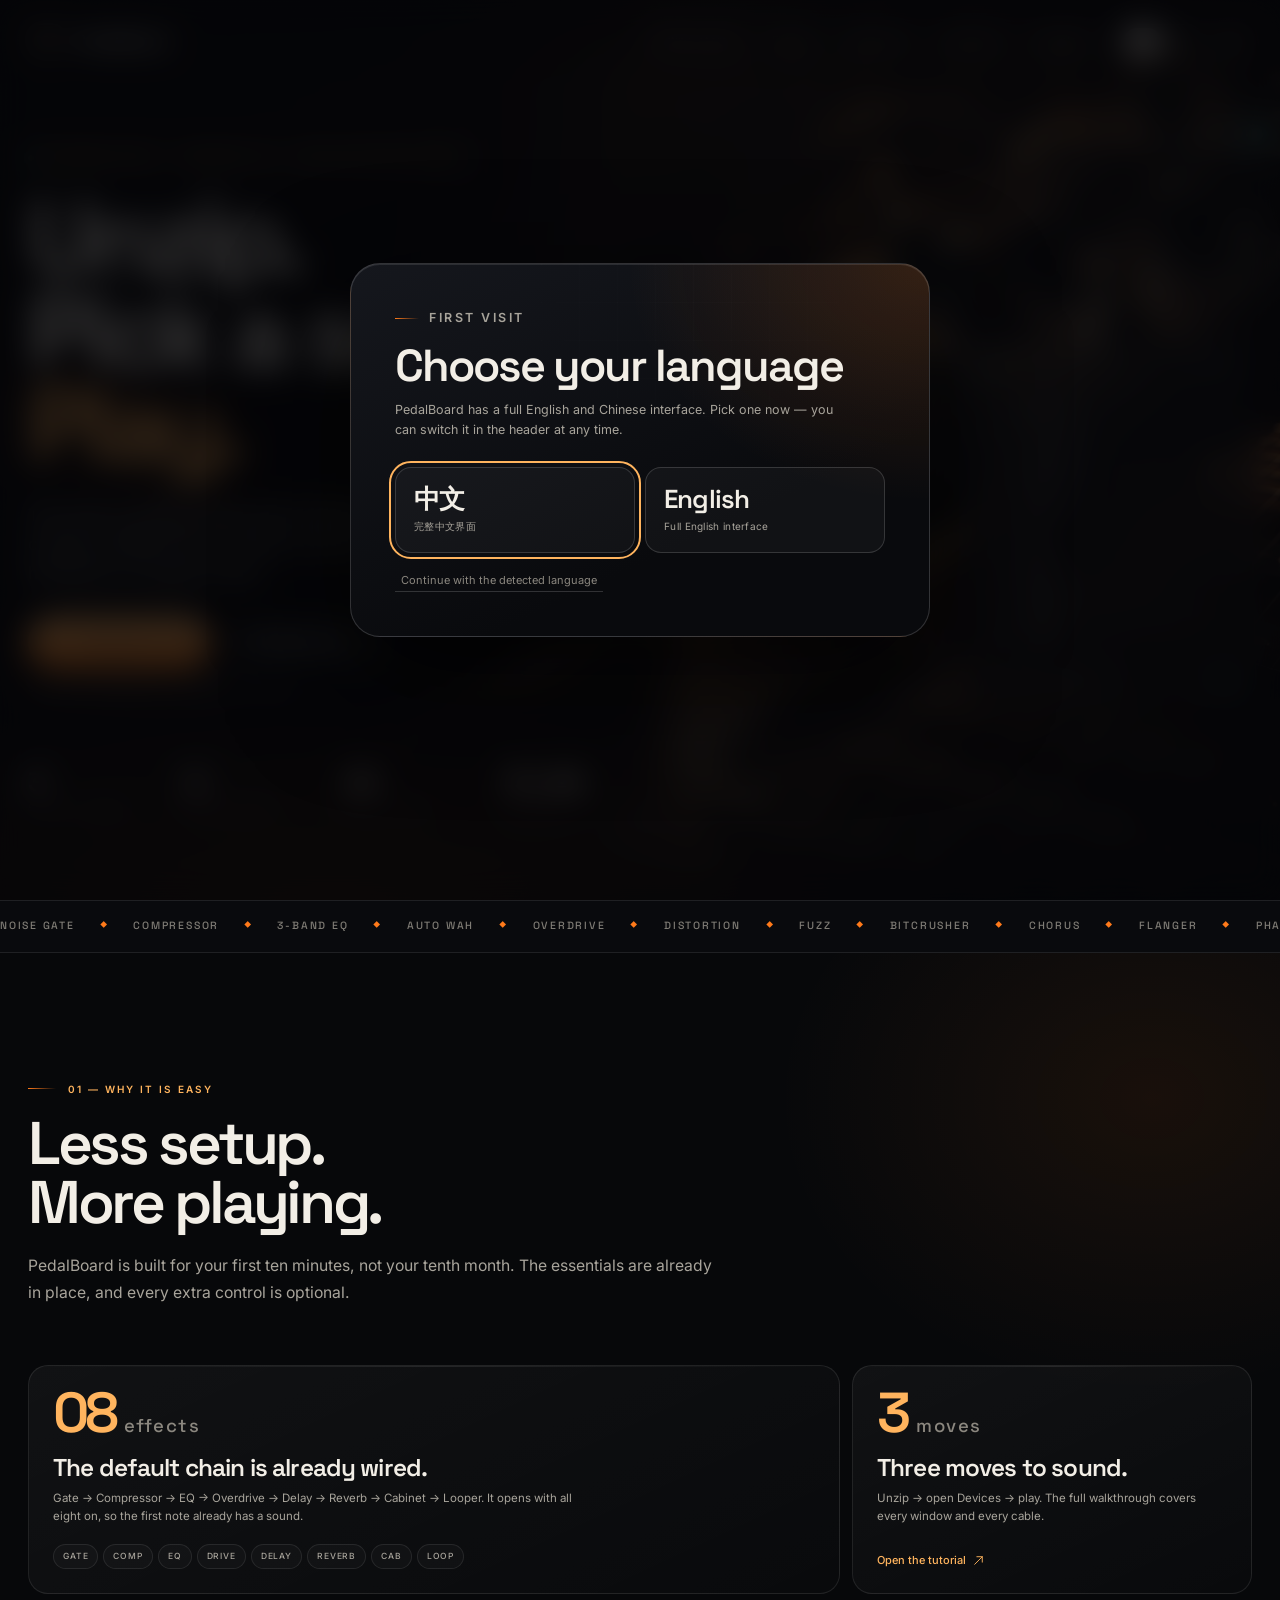
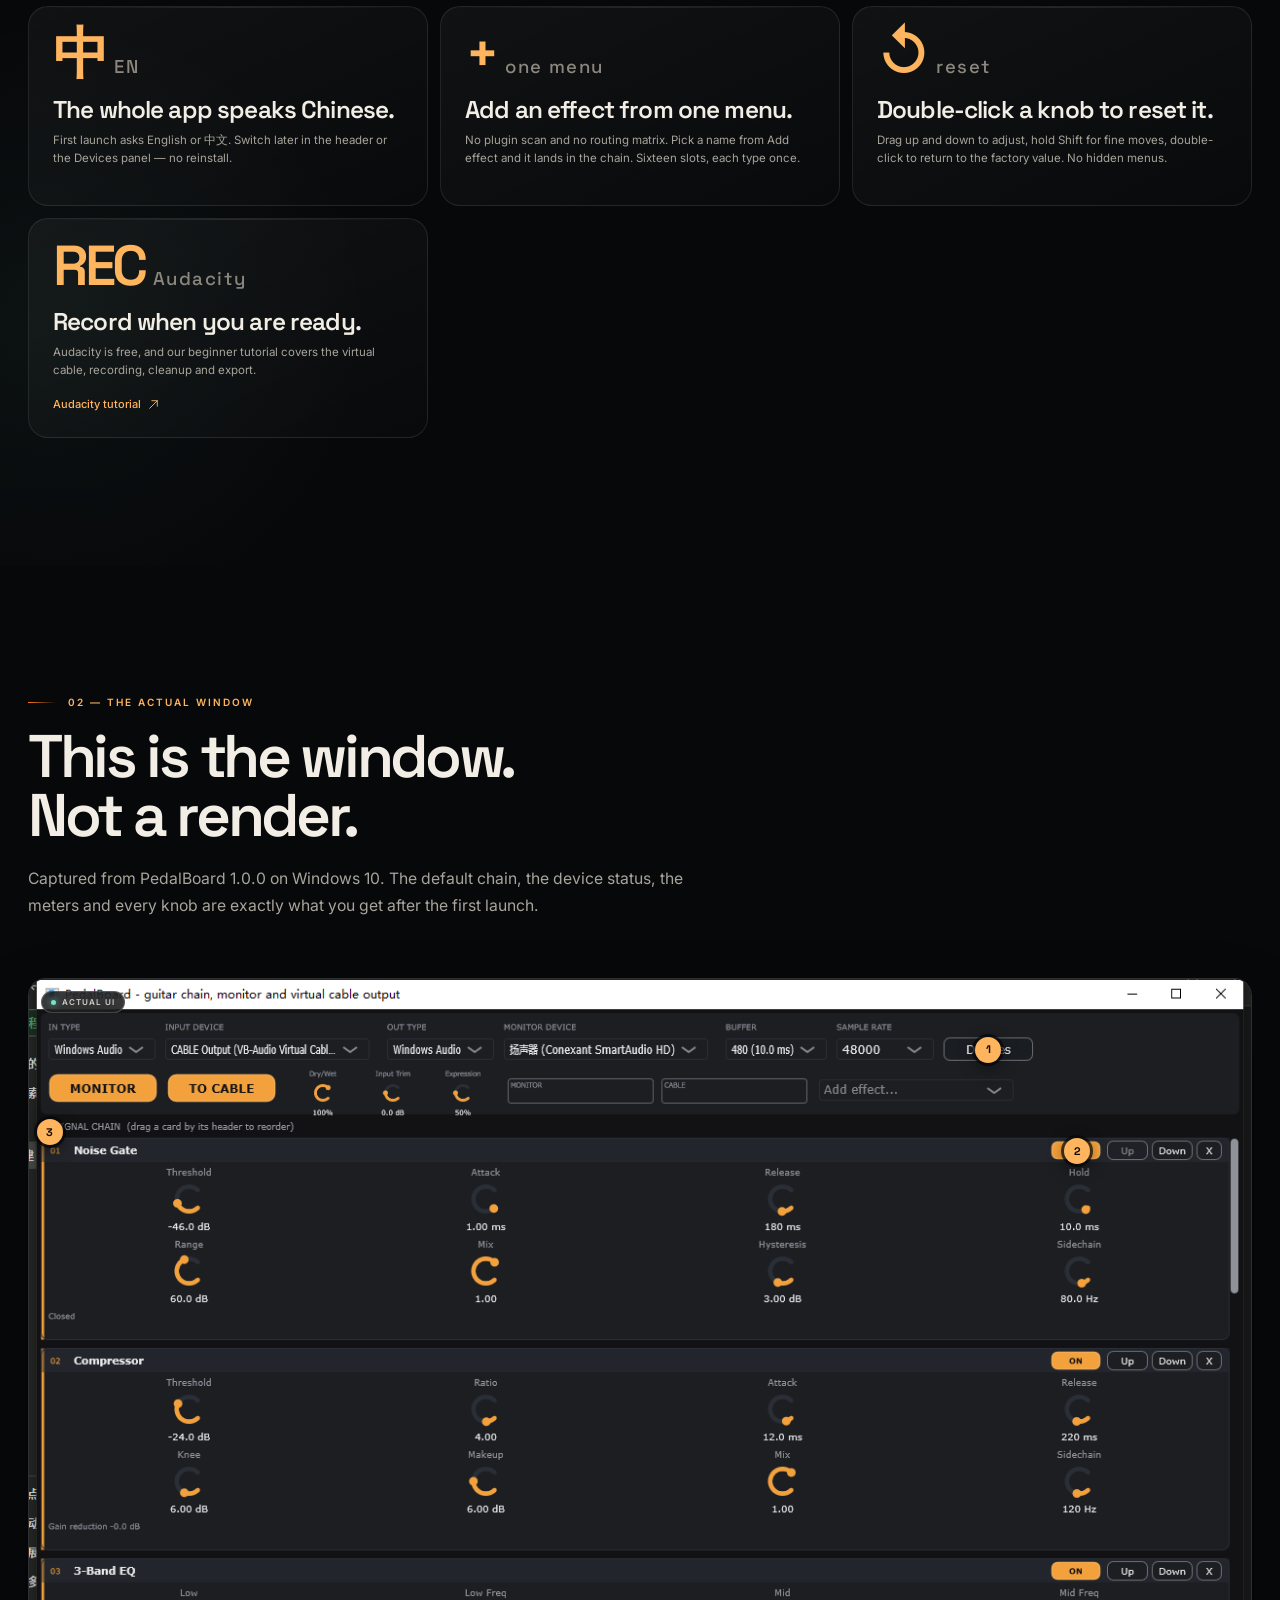
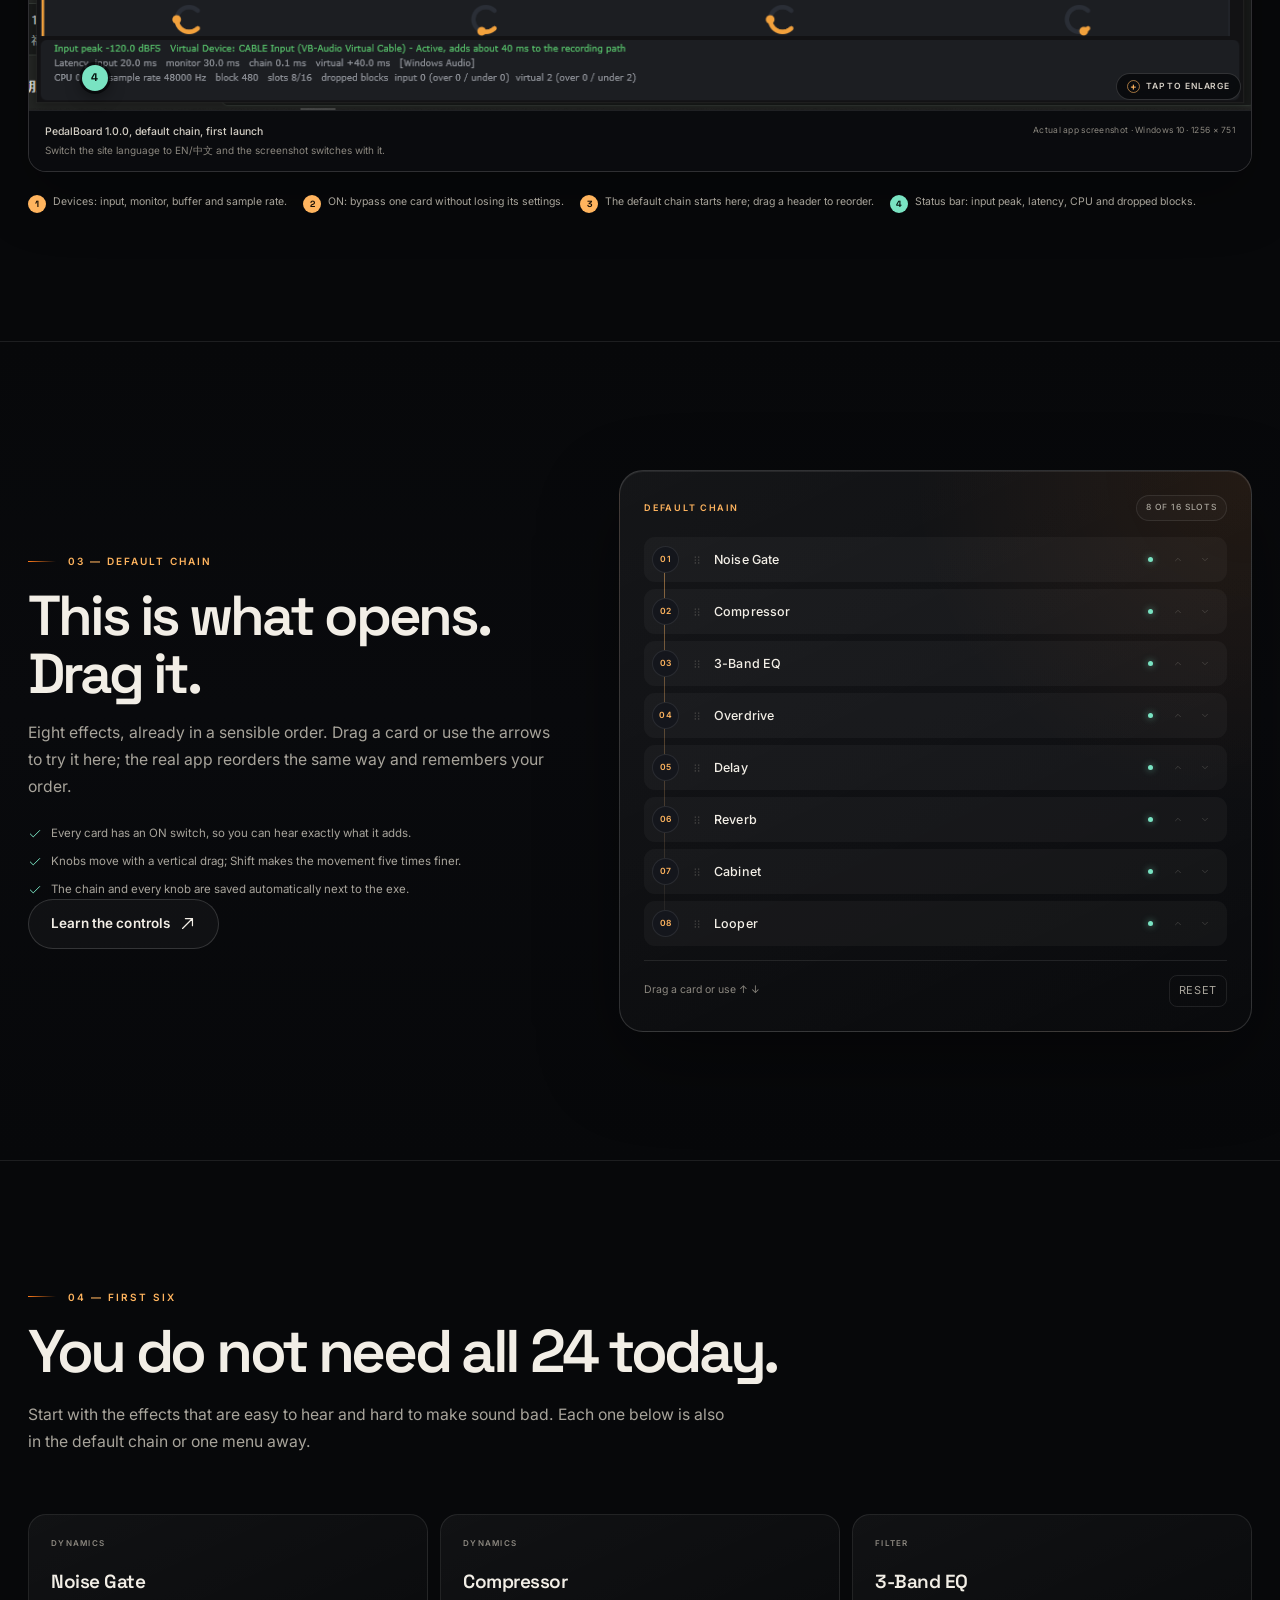
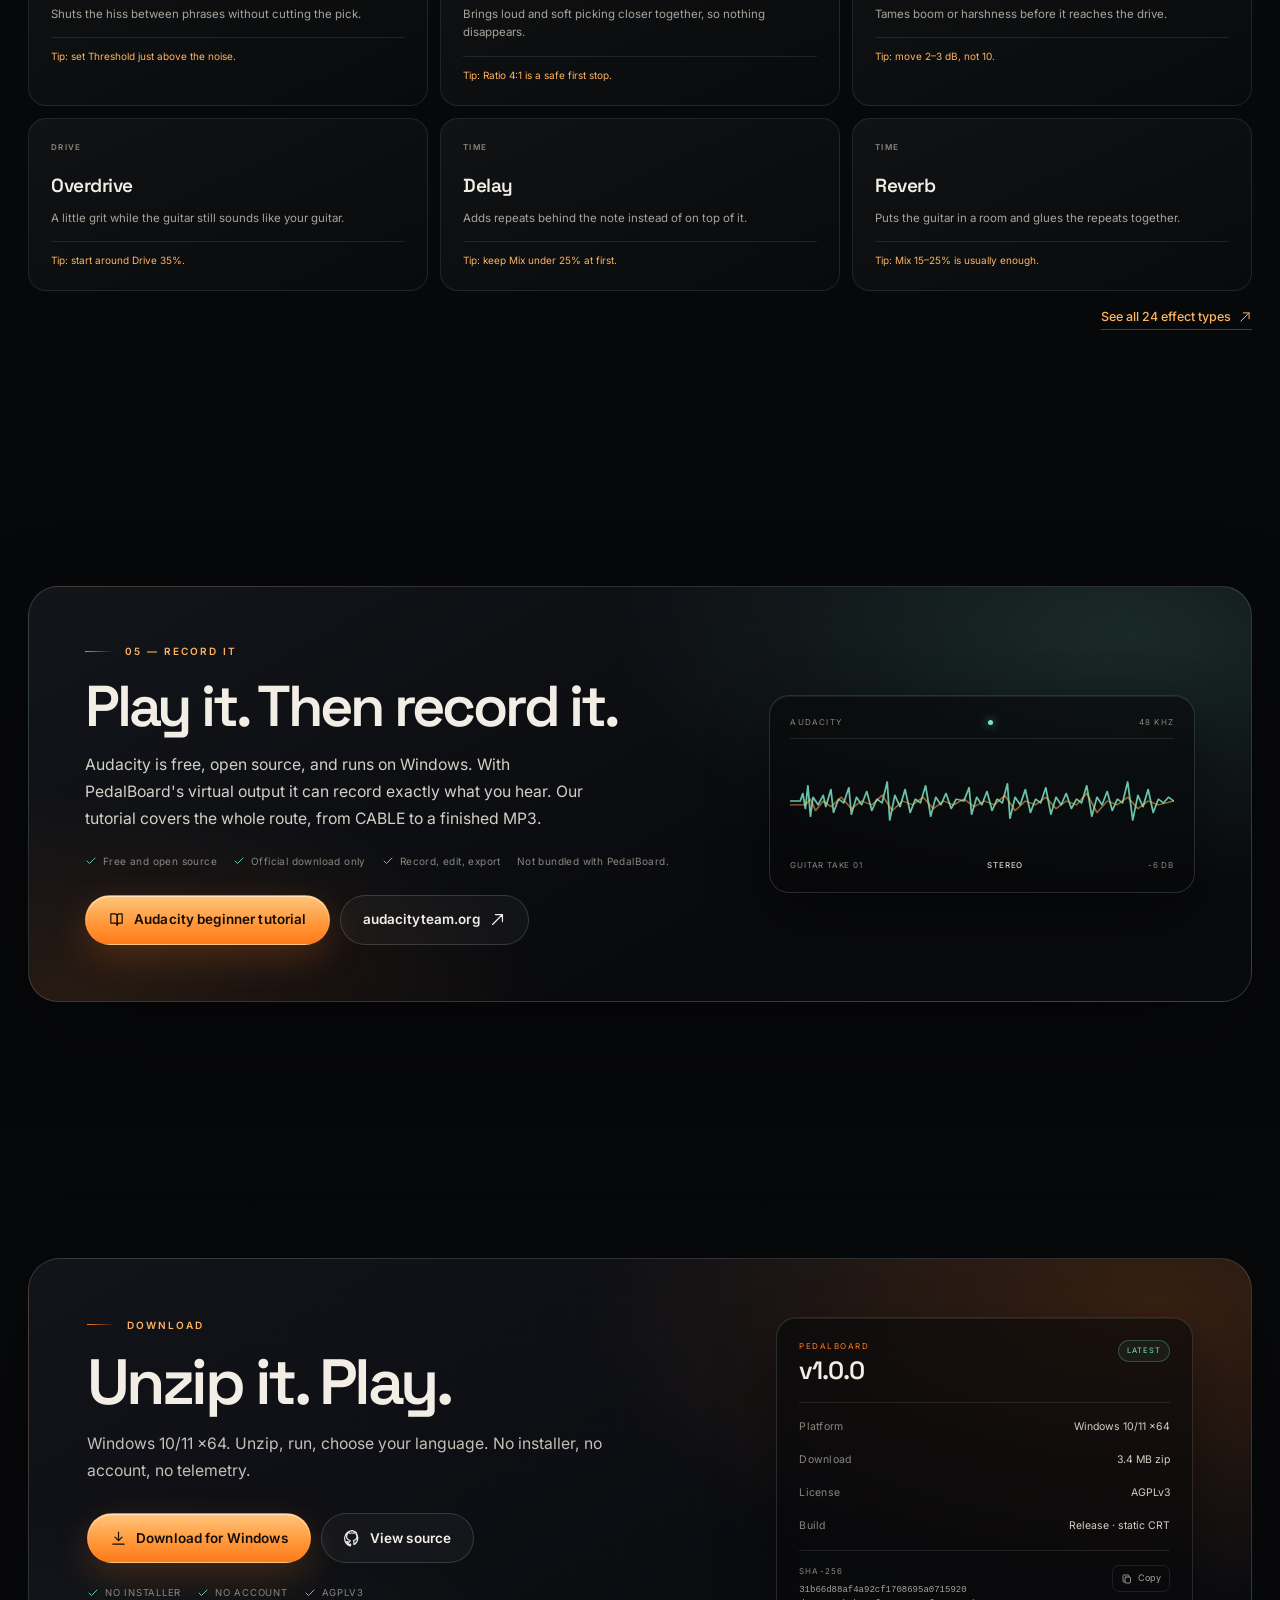
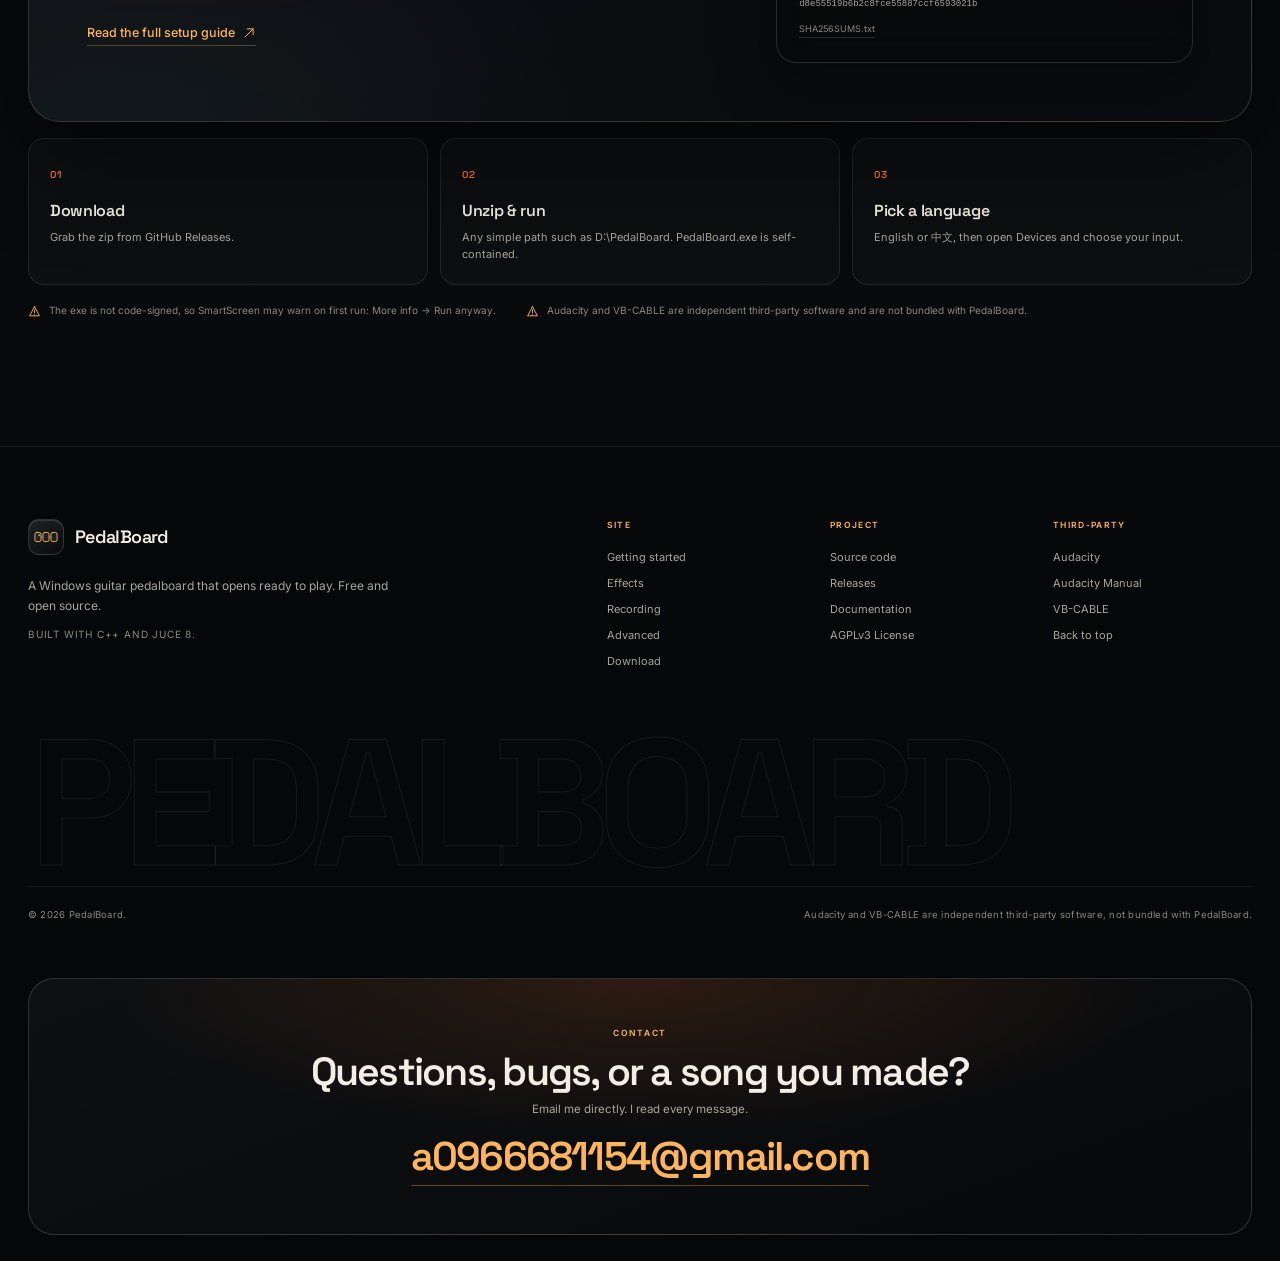
==== index.html @ 442d6988 "Publish PedalBoard website to GitHub Pages" ====
<!DOCTYPE html>
<html lang="en">
<head>
<meta charset="utf-8">
<meta name="viewport" content="width=device-width, initial-scale=1">
<title>PedalBoard — a Windows guitar pedalboard you can play immediately</title>
<meta name="description" content="Unzip, choose your devices, and play. A beginner-friendly Windows guitar pedalboard with 24 effect types and a ready-made default chain.">
<meta name="theme-color" content="#07080a">
<meta property="og:type" content="website">
<meta property="og:title" content="PedalBoard — a Windows guitar pedalboard you can play immediately">
<meta property="og:description" content="The default chain is already wired. Turn a knob, add an effect from one menu, and play. Free and open source for Windows x64.">
<meta property="og:image" content="assets/hero.jpg">
<meta property="og:image:width" content="1792">
<meta property="og:image:height" content="1024">
<meta property="og:image:alt" content="Electric guitar and pedals in warm amber light">
<meta name="twitter:card" content="summary_large_image">
<link rel="icon" href="favicon.svg" type="image/svg+xml">
<link rel="stylesheet" href="styles.css">
<link rel="stylesheet" href="pages.css">
<script>try{document.documentElement.classList.add('js')}catch(e){}</script>
<script type="application/ld+json">
{
  "@context": "https://schema.org",
  "@type": "SoftwareApplication",
  "name": "PedalBoard",
  "applicationCategory": "MultimediaApplication",
  "operatingSystem": "Windows 10, Windows 11",
  "softwareVersion": "1.0.0",
  "license": "https://www.gnu.org/licenses/agpl-3.0.html",
  "downloadUrl": "https://github.com/DengXiaoping8964/PedalBoard/releases/latest",
  "codeRepository": "https://github.com/DengXiaoping8964/PedalBoard",
  "offers": { "@type": "Offer", "price": "0", "priceCurrency": "USD" },
  "author": { "@type": "Person", "email": "a0966681154@gmail.com" }
}
</script>
</head>
<body data-title-en="PedalBoard — a Windows guitar pedalboard you can play immediately" data-title-zh="PedalBoard — 打开就能弹的 Windows 吉他效果器板" data-desc-en="Unzip, choose your devices, and play. A beginner-friendly Windows guitar pedalboard with 24 effect types and a ready-made default chain." data-desc-zh="解压、选设备、开弹。新手友好的 Windows 吉他效果器板，24 种效果，默认链路已经接好。">
<a class="skip-link" href="#main" data-i18n="a11y.skip">Skip to content</a>

<svg class="sprite" aria-hidden="true" focusable="false">
  <symbol id="i-dynamics" viewBox="0 0 24 24"><path d="M2 12h3.2l1.8-7 3.4 14 3.2-11 2.4 8 1.8-4H22"/></symbol>
  <symbol id="i-filter" viewBox="0 0 24 24"><path d="M2 8c3 0 3 8 6 8s3-8 6-8 3 6 6 6"/><path d="M2 20h20" opacity=".35"/></symbol>
  <symbol id="i-drive" viewBox="0 0 24 24"><path d="M2 14h4V7h4v10h5V4h3v16h4"/></symbol>
  <symbol id="i-mod" viewBox="0 0 24 24"><path d="M2 12c2.5-7 5-7 7.5 0s5 7 7.5 0 3.5-4 5-2"/></symbol>
  <symbol id="i-pitch" viewBox="0 0 24 24"><path d="M8 4v16M4 8l4-4 4 4"/><path d="M16 20V4M12 16l4 4 4-4"/></symbol>
  <symbol id="i-time" viewBox="0 0 24 24"><path d="M4 12h9"/><path d="M15 12a3 3 0 1 0 3-3"/><path d="M19 12a6 6 0 1 0 6-6" opacity=".55"/><path d="M2 8v8" opacity=".4"/></symbol>
  <symbol id="i-special" viewBox="0 0 24 24"><path d="M12 2l1.9 6.1L20 10l-6.1 1.9L12 18l-1.9-6.1L4 10l6.1-1.9L12 2z"/><path d="M19 16l.8 2.2L22 19l-2.2.8L19 22l-.8-2.2L16 19l2.2-.8L19 16z"/></symbol>
  <symbol id="i-github" viewBox="0 0 24 24"><path d="M12 .8a11.2 11.2 0 0 0-3.5 21.8c.6.1.8-.3.8-.6v-2c-3.1.7-3.8-1.3-3.8-1.3-.5-1.3-1.3-1.7-1.3-1.7-1-.7.1-.7.1-.7 1.1.1 1.7 1.2 1.7 1.2 1 .1 1.7-.8 2.1-1.2.1-.7.4-1.2.7-1.5-2.5-.3-5.1-1.2-5.1-5.5 0-1.2.4-2.2 1.1-3-.1-.3-.5-1.4.1-2.9 0 0 1-.3 3.2 1.2a11 11 0 0 1 5.8 0c2.2-1.5 3.2-1.2 3.2-1.2.6 1.5.2 2.6.1 2.9.7.8 1.1 1.8 1.1 3 0 4.3-2.6 5.2-5.1 5.5.4.3.7 1 .7 2v3c0 .3.2.7.8.6A11.2 11.2 0 0 0 12 .8z"/></symbol>
  <symbol id="i-download" viewBox="0 0 24 24"><path d="M12 3v11M7 10l5 5 5-5"/><path d="M4 20h16"/></symbol>
  <symbol id="i-arrow" viewBox="0 0 24 24"><path d="M5 19L19 5M9 5h10v10"/></symbol>
  <symbol id="i-chev-down" viewBox="0 0 24 24"><path d="M6 9l6 6 6-6"/></symbol>
  <symbol id="i-chev-up" viewBox="0 0 24 24"><path d="M6 15l6-6 6 6"/></symbol>
  <symbol id="i-grip" viewBox="0 0 24 24"><circle cx="9" cy="7" r="1"/><circle cx="15" cy="7" r="1"/><circle cx="9" cy="12" r="1"/><circle cx="15" cy="12" r="1"/><circle cx="9" cy="17" r="1"/><circle cx="15" cy="17" r="1"/></symbol>
  <symbol id="i-copy" viewBox="0 0 24 24"><rect x="8" y="8" width="11" height="12" rx="2"/><path d="M16 8V6a2 2 0 0 0-2-2H6a2 2 0 0 0-2 2v10a2 2 0 0 0 2 2h2"/></symbol>
  <symbol id="i-check" viewBox="0 0 24 24"><path d="M4 12l5 5L20 6"/></symbol>
  <symbol id="i-alert" viewBox="0 0 24 24"><path d="M12 3l9 17H3L12 3z"/><path d="M12 9v5M12 17.2v.1"/></symbol>
  <symbol id="i-jack" viewBox="0 0 24 24"><circle cx="12" cy="12" r="8"/><circle cx="12" cy="12" r="3"/></symbol>
  <symbol id="i-split" viewBox="0 0 24 24"><path d="M3 12h7l5-6h6M10 12l5 6h6"/><circle cx="21" cy="6" r="1.6"/><circle cx="21" cy="18" r="1.6"/></symbol>
  <symbol id="i-headphones" viewBox="0 0 24 24"><path d="M4 14v-2a8 8 0 0 1 16 0v2"/><rect x="2" y="13" width="4" height="7" rx="1.6"/><rect x="18" y="13" width="4" height="7" rx="1.6"/></symbol>
  <symbol id="i-plug" viewBox="0 0 24 24"><path d="M9 3v5M15 3v5"/><path d="M6 8h12v3a6 6 0 0 1-12 0V8z"/><path d="M12 17v4"/></symbol>
  <symbol id="i-knob" viewBox="0 0 24 24"><circle cx="12" cy="12" r="8"/><path d="M12 12l4-4"/><path d="M6.5 17.5a8 8 0 0 1 0-11" opacity=".45"/></symbol>
  <symbol id="i-book" viewBox="0 0 24 24"><path d="M4 4h6a3 3 0 0 1 3 3v13a3 3 0 0 0-3-3H4V4z"/><path d="M20 4h-4a3 3 0 0 0-3 3v13a3 3 0 0 1 3-3h4V4z"/></symbol>
  <symbol id="i-window" viewBox="0 0 24 24"><rect x="3" y="4" width="18" height="16" rx="2"/><path d="M3 9h18M8 4v5"/></symbol>
  <symbol id="i-record" viewBox="0 0 24 24"><circle cx="12" cy="12" r="7"/><circle cx="12" cy="12" r="3" fill="currentColor" stroke="none"/></symbol>
</svg>

<header class="site-header" id="siteHeader">
  <div class="wrap header-inner">
    <a class="brand" href="index.html" aria-label="PedalBoard home" data-i18n-aria="nav.homeAria">
      <span class="brand-mark" aria-hidden="true">
        <svg viewBox="0 0 34 34">
          <rect x="2.5" y="11" width="8" height="12" rx="2.4"/>
          <rect x="13" y="11" width="8" height="12" rx="2.4"/>
          <rect x="23.5" y="11" width="8" height="12" rx="2.4"/>
          <path d="M10.5 17h2.5M21 17h2.5"/>
          <circle cx="8" cy="14.5" r="1.1" class="brand-led"/>
        </svg>
      </span>
      <span class="brand-word">PedalBoard</span>
    </a>
    <nav class="primary-nav" id="primaryNav" aria-label="Primary">
      <a href="guide.html" data-i18n="nav.guide">Getting started</a>
      <a href="effects.html" data-i18n="nav.effects">Effects</a>
      <a href="audacity.html" data-i18n="nav.recording">Recording</a>
      <a href="advanced.html" data-i18n="nav.advanced">Advanced</a>
      <a href="index.html#download" data-i18n="nav.download">Download</a>
    </nav>
    <div class="header-actions">
      <div class="lang-switch" role="group" aria-label="Language" data-i18n-aria="nav.language">
        <button class="lang-btn" type="button" data-lang="en" aria-pressed="true">EN</button>
        <button class="lang-btn" type="button" data-lang="zh" aria-pressed="false">中文</button>
      </div>
      <a class="icon-link" href="https://github.com/DengXiaoping8964/PedalBoard" target="_blank" rel="noopener" aria-label="Open PedalBoard on GitHub" data-i18n-aria="nav.githubAria">
        <svg aria-hidden="true"><use href="#i-github"/></svg>
      </a>
      <button class="nav-toggle" id="navToggle" type="button" aria-expanded="false" aria-controls="primaryNav" aria-label="Open menu" data-i18n-aria="nav.menu">
        <span></span><span></span>
      </button>
    </div>
  </div>
</header>

<div class="lang-gate" id="langGate" hidden>
  <div class="lang-gate-card" role="dialog" aria-modal="true" aria-labelledby="langGateTitle" aria-describedby="langGateLead">
    <p class="lang-gate-kicker" data-i18n="gate.kicker">FIRST VISIT</p>
    <h2 id="langGateTitle" data-i18n="gate.title">Choose your language</h2>
    <p id="langGateLead" data-i18n="gate.lead">PedalBoard has a full English and Chinese interface. Pick one now — you can switch it in the header at any time.</p>
    <div class="lang-gate-actions">
      <button class="lang-choice" type="button" data-gate-lang="zh">
        <span class="lang-choice-word">中文</span>
        <span class="lang-choice-note" data-i18n="gate.zhNote">完整中文界面</span>
      </button>
      <button class="lang-choice" type="button" data-gate-lang="en">
        <span class="lang-choice-word">English</span>
        <span class="lang-choice-note" data-i18n="gate.enNote">Full English interface</span>
      </button>
    </div>
    <button class="lang-gate-skip" type="button" data-gate-skip data-i18n="gate.skip">Continue with the detected language</button>
  </div>
</div>

<main id="main">
  <section class="hero" id="top" aria-labelledby="heroTitle">
    <div class="hero-bg" role="img" aria-label="A guitar and effect pedals in warm amber light" data-en-aria="A guitar and effect pedals in warm amber light" data-zh-aria="暖色灯光下的吉他与效果器"></div>
    <div class="hero-shade"></div>
    <div class="wrap hero-inner">
      <div class="hero-copy">
        <p class="eyebrow"><span class="led" aria-hidden="true"></span><span data-en="Beginner-ready · Windows x64 · Free and open source" data-zh="新手友好 · Windows x64 · 免费开源">Beginner-ready · Windows x64 · Free and open source</span></p>
        <h1 class="display hero-title" id="heroTitle">
          <span data-en="Unzip." data-zh="解压。">Unzip.</span>
          <span data-en="Pick a sound." data-zh="选个音色。">Pick a sound.</span>
          <span class="accent" data-en="Play." data-zh="开弹。">Play.</span>
        </h1>
        <p class="hero-lead" data-en="The chain is already wired when PedalBoard opens. Turn a knob, choose an effect from one menu, and play — no DAW, no routing homework, no empty screen." data-zh="PedalBoard 打开时，链路已经接好。拧一个旋钮，从一个菜单里挑效果，就能开弹 — 不用宿主软件，不用先研究路由，也不是一张空白页。">The chain is already wired when PedalBoard opens. Turn a knob, choose an effect from one menu, and play — no DAW, no routing homework, no empty screen.</p>
        <div class="hero-actions">
          <a class="btn btn-primary" href="https://github.com/DengXiaoping8964/PedalBoard/releases/latest" target="_blank" rel="noopener">
            <svg aria-hidden="true"><use href="#i-download"/></svg>
            <span data-en="Download v1.0.0" data-zh="下载 v1.0.0">Download v1.0.0</span>
          </a>
          <a class="btn btn-ghost" href="guide.html">
            <span data-en="3-minute setup" data-zh="3 分钟上手">3-minute setup</span>
            <svg aria-hidden="true"><use href="#i-arrow"/></svg>
          </a>
        </div>
        <p class="hero-micro" data-en="3.4 MB · no installer · Windows 10/11 x64" data-zh="3.4 MB · 免安装 · Windows 10/11 x64">3.4 MB · no installer · Windows 10/11 x64</p>
        <dl class="hero-stats">
          <div><dt>3</dt><dd data-en="steps to sound" data-zh="步出声">steps to sound</dd></div>
          <div><dt>8</dt><dd data-en="effects ready" data-zh="个效果已接好">effects ready</dd></div>
          <div><dt>24</dt><dd data-en="effect types" data-zh="种效果">effect types</dd></div>
          <div><dt>中 / EN</dt><dd data-en="bilingual UI" data-zh="双语界面">bilingual UI</dd></div>
        </dl>
      </div>

      <aside class="hero-aside" aria-label="Default chain preview" data-en-aria="Default chain preview" data-zh-aria="默认链路预览">
        <div class="aside-card">
          <div class="aside-top">
            <span class="status-led" aria-hidden="true"></span>
            <span data-en="First launch" data-zh="首次打开">First launch</span>
            <span class="aside-rate">48 kHz</span>
          </div>
          <ol class="aside-chain">
            <li><span>01</span><b data-en="Noise Gate" data-zh="噪声门">Noise Gate</b></li>
            <li><span>02</span><b data-en="Compressor" data-zh="压缩器">Compressor</b></li>
            <li><span>03</span><b data-en="3-Band EQ" data-zh="三段均衡">3-Band EQ</b></li>
            <li><span>04</span><b data-en="Overdrive" data-zh="过载">Overdrive</b></li>
            <li><span>05</span><b data-en="Delay" data-zh="延迟">Delay</b></li>
            <li><span>06</span><b data-en="Reverb" data-zh="混响">Reverb</b></li>
            <li><span>07</span><b data-en="Cabinet" data-zh="箱体模拟">Cabinet</b></li>
            <li><span>08</span><b data-en="Looper" data-zh="循环器">Looper</b></li>
          </ol>
          <div class="aside-foot">
            <span data-en="8 effects already on" data-zh="8 个效果默认开启">8 effects already on</span>
            <span class="meter" aria-hidden="true"><i></i><i></i><i></i><i></i><i></i><i></i><i></i><i></i></span>
          </div>
        </div>
      </aside>
    </div>
    <a class="scroll-cue" href="#start" aria-label="Scroll to the start section" data-en-aria="Scroll to the start section" data-zh-aria="滚动到新手介绍">
      <span data-en="Scroll" data-zh="向下">Scroll</span>
      <span class="scroll-line" aria-hidden="true"></span>
    </a>
  </section>

  <div class="ticker" aria-hidden="true">
    <div class="ticker-track">
      <span>Noise Gate <i>◆</i> Compressor <i>◆</i> 3-Band EQ <i>◆</i> Auto Wah <i>◆</i> Overdrive <i>◆</i> Distortion <i>◆</i> Fuzz <i>◆</i> Bitcrusher <i>◆</i> Chorus <i>◆</i> Flanger <i>◆</i> Phaser <i>◆</i> Tremolo <i>◆</i> Vibrato <i>◆</i> Octave <i>◆</i> Pitch Shifter <i>◆</i> Delay <i>◆</i> Reverb <i>◆</i> Cabinet <i>◆</i> Looper <i>◆</i></span>
      <span>Noise Gate <i>◆</i> Compressor <i>◆</i> 3-Band EQ <i>◆</i> Auto Wah <i>◆</i> Overdrive <i>◆</i> Distortion <i>◆</i> Fuzz <i>◆</i> Bitcrusher <i>◆</i> Chorus <i>◆</i> Flanger <i>◆</i> Phaser <i>◆</i> Tremolo <i>◆</i> Vibrato <i>◆</i> Octave <i>◆</i> Pitch Shifter <i>◆</i> Delay <i>◆</i> Reverb <i>◆</i> Cabinet <i>◆</i> Looper <i>◆</i></span>
    </div>
  </div>

  <section class="section start" id="start" aria-labelledby="startTitle">
    <div class="wrap">
      <header class="section-head reveal">
        <p class="kicker" data-en="01 — Why it is easy" data-zh="01 — 为什么好上手">01 — Why it is easy</p>
        <h2 class="display" id="startTitle"><span class="line" data-en="Less setup." data-zh="少折腾，">Less setup.</span><span class="line" data-en="More playing." data-zh="多弹琴。">More playing.</span></h2>
        <p class="section-lead" data-en="PedalBoard is built for your first ten minutes, not your tenth month. The essentials are already in place, and every extra control is optional." data-zh="PedalBoard 先照顾你打开后的前十分钟，而不是第十个月。该接的已经接好，高级功能都放在需要时再打开。">PedalBoard is built for your first ten minutes, not your tenth month. The essentials are already in place, and every extra control is optional.</p>
      </header>

      <div class="benefit-grid">
        <article class="benefit is-wide reveal">
          <div class="benefit-num">08<small data-en="effects" data-zh="个效果">effects</small></div>
          <h3 data-en="The default chain is already wired." data-zh="默认链路已经接好。">The default chain is already wired.</h3>
          <p data-en="Gate → Compressor → EQ → Overdrive → Delay → Reverb → Cabinet → Looper. It opens with all eight on, so the first note already has a sound." data-zh="噪声门 → 压缩 → 均衡 → 过载 → 延迟 → 混响 → 箱体 → 循环器。八个效果默认全开，第一声就已经有音色。">Gate → Compressor → EQ → Overdrive → Delay → Reverb → Cabinet → Looper. It opens with all eight on, so the first note already has a sound.</p>
          <div class="chip-row">
            <span class="chip">Gate</span><span class="chip">Comp</span><span class="chip">EQ</span><span class="chip">Drive</span><span class="chip">Delay</span><span class="chip">Reverb</span><span class="chip">Cab</span><span class="chip">Loop</span>
          </div>
        </article>

        <article class="benefit reveal">
          <div class="benefit-num">3<small data-en="moves" data-zh="步">moves</small></div>
          <h3 data-en="Three moves to sound." data-zh="三步就出声。">Three moves to sound.</h3>
          <p data-en="Unzip → open Devices → play. The full walkthrough covers every window and every cable." data-zh="解压 → 打开「音频设备」→ 开弹。完整教程把每个窗口、每根线都讲清楚。">Unzip → open Devices → play. The full walkthrough covers every window and every cable.</p>
          <a class="benefit-link" href="guide.html"><span data-en="Open the tutorial" data-zh="打开教程">Open the tutorial</span><svg aria-hidden="true"><use href="#i-arrow"/></svg></a>
        </article>

        <article class="benefit reveal">
          <div class="benefit-num">中<small data-en="EN" data-zh="EN">EN</small></div>
          <h3 data-en="The whole app speaks Chinese." data-zh="整个软件都有中文。">The whole app speaks Chinese.</h3>
          <p data-en="First launch asks English or 中文. Switch later in the header or the Devices panel — no reinstall." data-zh="首次启动会问 English 还是中文。之后可在顶部或「音频设备」里随时切换，不用重装。">First launch asks English or 中文. Switch later in the header or the Devices panel — no reinstall.</p>
        </article>

        <article class="benefit reveal">
          <div class="benefit-num">+<small data-en="one menu" data-zh="一个菜单">one menu</small></div>
          <h3 data-en="Add an effect from one menu." data-zh="一个菜单加效果。">Add an effect from one menu.</h3>
          <p data-en="No plugin scan and no routing matrix. Pick a name from Add effect and it lands in the chain. Sixteen slots, each type once." data-zh="不用扫插件，也不用连路由矩阵。从「添加效果」里选一个名字，它就进入链路。最多 16 槽，每种效果一份。">No plugin scan and no routing matrix. Pick a name from Add effect and it lands in the chain. Sixteen slots, each type once.</p>
        </article>

        <article class="benefit reveal">
          <div class="benefit-num">↺<small data-en="reset" data-zh="复位">reset</small></div>
          <h3 data-en="Double-click a knob to reset it." data-zh="双击旋钮就复位。">Double-click a knob to reset it.</h3>
          <p data-en="Drag up and down to adjust, hold Shift for fine moves, double-click to return to the factory value. No hidden menus." data-zh="上下拖动调整，按住 Shift 精调，双击回到出厂值。没有藏起来的二级菜单。">Drag up and down to adjust, hold Shift for fine moves, double-click to return to the factory value. No hidden menus.</p>
        </article>

        <article class="benefit reveal">
          <div class="benefit-num">REC<small data-en="Audacity" data-zh="Audacity">Audacity</small></div>
          <h3 data-en="Record when you are ready." data-zh="想录的时候就能录。">Record when you are ready.</h3>
          <p data-en="Audacity is free, and our beginner tutorial covers the virtual cable, recording, cleanup and export." data-zh="Audacity 免费，我们的新手教程覆盖虚拟声卡、录音、修整和导出。">Audacity is free, and our beginner tutorial covers the virtual cable, recording, cleanup and export.</p>
          <a class="benefit-link" href="audacity.html"><span data-en="Audacity tutorial" data-zh="Audacity 教程">Audacity tutorial</span><svg aria-hidden="true"><use href="#i-arrow"/></svg></a>
        </article>
      </div>
    </div>
  </section>

  <section class="section" id="look" aria-labelledby="lookTitle">
    <div class="wrap">
      <header class="section-head reveal">
        <p class="kicker" data-en="02 — THE ACTUAL WINDOW" data-zh="02 — 实际界面">02 — THE ACTUAL WINDOW</p>
        <h2 class="display" id="lookTitle"><span class="line" data-en="This is the window." data-zh="这就是打开后的样子。">This is the window.</span><span class="line" data-en="Not a render." data-zh="不是渲染图。">Not a render.</span></h2>
        <p class="section-lead" data-en="Captured from PedalBoard 1.0.0 on Windows 10. The default chain, the device status, the meters and every knob are exactly what you get after the first launch." data-zh="截自 Windows 10 上的 PedalBoard 1.0.0。默认链路、设备状态、电平表和每个旋钮，都是你首次打开后看到的东西。">Captured from PedalBoard 1.0.0 on Windows 10. The default chain, the device status, the meters and every knob are exactly what you get after the first launch.</p>
      </header>
      <figure class="shot-figure reveal">
        <div class="shot-frame">
          <img class="shot-zh" src="assets/shots/pb-main-zh.png" alt="Actual PedalBoard main window in Chinese with the default eight-effect chain" loading="lazy">
          <img class="shot-en" src="assets/shots/pb-main-en.png" alt="Actual PedalBoard main window in English with the default eight-effect chain" loading="lazy">
          <span class="shot-badge"><i></i><span data-en="ACTUAL UI" data-zh="真实界面">ACTUAL UI</span></span>
          <span class="shot-pin" style="left:78.5%;top:9.7%">1</span>
          <span class="shot-pin" style="left:85.8%;top:23.6%">2</span>
          <span class="shot-pin" style="left:1.7%;top:21%">3</span>
          <span class="shot-pin is-mint" style="left:5.4%;top:95.6%">4</span>
        </div>
        <figcaption class="shot-caption">
          <div><b data-en="PedalBoard 1.0.0, default chain, first launch" data-zh="PedalBoard 1.0.0，默认链路，首次打开">PedalBoard 1.0.0, default chain, first launch</b><span data-en="Switch the site language to EN/中文 and the screenshot switches with it." data-zh="切换网站右上角的 EN/中文，截图也会跟着换。">Switch the site language to EN/中文 and the screenshot switches with it.</span></div>
          <div class="shot-source" data-en="Actual app screenshot · Windows 10 · 1256 × 751" data-zh="实际软件截图 · Windows 10 · 1256 × 751">Actual app screenshot · Windows 10 · 1256 × 751</div>
        </figcaption>
      </figure>
      <div class="shot-legend">
        <span><i>1</i><span data-en="Devices: input, monitor, buffer and sample rate." data-zh="音频设备：输入、监听、缓冲区和采样率。">Devices: input, monitor, buffer and sample rate.</span></span>
        <span><i>2</i><span data-en="ON: bypass one card without losing its settings." data-zh="ON：旁通一张卡，不丢参数。">ON: bypass one card without losing its settings.</span></span>
        <span><i>3</i><span data-en="The default chain starts here; drag a header to reorder." data-zh="默认链路从这里开始；拖卡片头部排序。">The default chain starts here; drag a header to reorder.</span></span>
        <span><i class="is-mint">4</i><span data-en="Status bar: input peak, latency, CPU and dropped blocks." data-zh="状态栏：输入峰值、延迟、CPU 和丢块。">Status bar: input peak, latency, CPU and dropped blocks.</span></span>
      </div>
    </div>
  </section>

  <section class="section chain-section" id="default-chain" aria-labelledby="chainTitle">
    <div class="wrap chain-panel">
      <div class="chain-copy reveal">
        <p class="kicker" data-en="03 — Default chain" data-zh="03 — 默认链路">03 — Default chain</p>
        <h2 class="display" id="chainTitle"><span class="line" data-en="This is what opens." data-zh="打开就是这样。">This is what opens.</span><span class="line" data-en="Drag it." data-zh="拖一下试试。">Drag it.</span></h2>
        <p class="section-lead" data-en="Eight effects, already in a sensible order. Drag a card or use the arrows to try it here; the real app reorders the same way and remembers your order." data-zh="八个效果，已经按合理顺序排好。在这里拖动卡片或按箭头试试；软件里也是同样的操作，并且会记住你的顺序。">Eight effects, already in a sensible order. Drag a card or use the arrows to try it here; the real app reorders the same way and remembers your order.</p>
        <ul class="chain-points">
          <li><svg aria-hidden="true"><use href="#i-check"/></svg><span data-en="Every card has an ON switch, so you can hear exactly what it adds." data-zh="每张卡都有 ON 开关，关掉再打开就能听出它做了什么。">Every card has an ON switch, so you can hear exactly what it adds.</span></li>
          <li><svg aria-hidden="true"><use href="#i-check"/></svg><span data-en="Knobs move with a vertical drag; Shift makes the movement five times finer." data-zh="旋钮上下拖动即可；按住 Shift 会精细五倍。">Knobs move with a vertical drag; Shift makes the movement five times finer.</span></li>
          <li><svg aria-hidden="true"><use href="#i-check"/></svg><span data-en="The chain and every knob are saved automatically next to the exe." data-zh="链路和所有旋钮会自动保存在 exe 旁边。">The chain and every knob are saved automatically next to the exe.</span></li>
        </ul>
        <div class="hero-actions">
          <a class="btn btn-ghost" href="guide.html#controls"><span data-en="Learn the controls" data-zh="学会这些操作">Learn the controls</span><svg aria-hidden="true"><use href="#i-arrow"/></svg></a>
        </div>
      </div>

      <div class="chain-demo reveal" aria-label="Default chain reorder demo" data-en-aria="Default chain reorder demo" data-zh-aria="默认链路重排演示">
        <div class="card-top">
          <span class="card-label" data-en="DEFAULT CHAIN" data-zh="默认链路">DEFAULT CHAIN</span>
          <span class="chip" data-en="8 of 16 slots" data-zh="16 槽中的 8 个">8 of 16 slots</span>
        </div>
        <div class="mini-chain" id="miniChain" role="list" aria-label="Reorder the default chain" data-i18n-aria="board.chainAria">
          <div class="chain-item" draggable="true" data-id="gate" role="listitem">
            <span class="slot">01</span><span class="chain-grip" aria-hidden="true"><svg><use href="#i-grip"/></svg></span><span class="name" data-en="Noise Gate" data-zh="噪声门">Noise Gate</span><span class="chain-led" aria-hidden="true"></span>
            <span class="chain-actions"><button type="button" class="move" data-move="up" aria-label="Move up" data-i18n-aria="board.moveUp"><svg><use href="#i-chev-up"/></svg></button><button type="button" class="move" data-move="down" aria-label="Move down" data-i18n-aria="board.moveDown"><svg><use href="#i-chev-down"/></svg></button></span>
          </div>
          <div class="chain-item" draggable="true" data-id="comp" role="listitem">
            <span class="slot">02</span><span class="chain-grip" aria-hidden="true"><svg><use href="#i-grip"/></svg></span><span class="name" data-en="Compressor" data-zh="压缩器">Compressor</span><span class="chain-led" aria-hidden="true"></span>
            <span class="chain-actions"><button type="button" class="move" data-move="up" aria-label="Move up" data-i18n-aria="board.moveUp"><svg><use href="#i-chev-up"/></svg></button><button type="button" class="move" data-move="down" aria-label="Move down" data-i18n-aria="board.moveDown"><svg><use href="#i-chev-down"/></svg></button></span>
          </div>
          <div class="chain-item" draggable="true" data-id="eq" role="listitem">
            <span class="slot">03</span><span class="chain-grip" aria-hidden="true"><svg><use href="#i-grip"/></svg></span><span class="name" data-en="3-Band EQ" data-zh="三段均衡">3-Band EQ</span><span class="chain-led" aria-hidden="true"></span>
            <span class="chain-actions"><button type="button" class="move" data-move="up" aria-label="Move up" data-i18n-aria="board.moveUp"><svg><use href="#i-chev-up"/></svg></button><button type="button" class="move" data-move="down" aria-label="Move down" data-i18n-aria="board.moveDown"><svg><use href="#i-chev-down"/></svg></button></span>
          </div>
          <div class="chain-item" draggable="true" data-id="drive" role="listitem">
            <span class="slot">04</span><span class="chain-grip" aria-hidden="true"><svg><use href="#i-grip"/></svg></span><span class="name" data-en="Overdrive" data-zh="过载">Overdrive</span><span class="chain-led" aria-hidden="true"></span>
            <span class="chain-actions"><button type="button" class="move" data-move="up" aria-label="Move up" data-i18n-aria="board.moveUp"><svg><use href="#i-chev-up"/></svg></button><button type="button" class="move" data-move="down" aria-label="Move down" data-i18n-aria="board.moveDown"><svg><use href="#i-chev-down"/></svg></button></span>
          </div>
          <div class="chain-item" draggable="true" data-id="delay" role="listitem">
            <span class="slot">05</span><span class="chain-grip" aria-hidden="true"><svg><use href="#i-grip"/></svg></span><span class="name" data-en="Delay" data-zh="延迟">Delay</span><span class="chain-led" aria-hidden="true"></span>
            <span class="chain-actions"><button type="button" class="move" data-move="up" aria-label="Move up" data-i18n-aria="board.moveUp"><svg><use href="#i-chev-up"/></svg></button><button type="button" class="move" data-move="down" aria-label="Move down" data-i18n-aria="board.moveDown"><svg><use href="#i-chev-down"/></svg></button></span>
          </div>
          <div class="chain-item" draggable="true" data-id="reverb" role="listitem">
            <span class="slot">06</span><span class="chain-grip" aria-hidden="true"><svg><use href="#i-grip"/></svg></span><span class="name" data-en="Reverb" data-zh="混响">Reverb</span><span class="chain-led" aria-hidden="true"></span>
            <span class="chain-actions"><button type="button" class="move" data-move="up" aria-label="Move up" data-i18n-aria="board.moveUp"><svg><use href="#i-chev-up"/></svg></button><button type="button" class="move" data-move="down" aria-label="Move down" data-i18n-aria="board.moveDown"><svg><use href="#i-chev-down"/></svg></button></span>
          </div>
          <div class="chain-item" draggable="true" data-id="cab" role="listitem">
            <span class="slot">07</span><span class="chain-grip" aria-hidden="true"><svg><use href="#i-grip"/></svg></span><span class="name" data-en="Cabinet" data-zh="箱体模拟">Cabinet</span><span class="chain-led" aria-hidden="true"></span>
            <span class="chain-actions"><button type="button" class="move" data-move="up" aria-label="Move up" data-i18n-aria="board.moveUp"><svg><use href="#i-chev-up"/></svg></button><button type="button" class="move" data-move="down" aria-label="Move down" data-i18n-aria="board.moveDown"><svg><use href="#i-chev-down"/></svg></button></span>
          </div>
          <div class="chain-item" draggable="true" data-id="looper" role="listitem">
            <span class="slot">08</span><span class="chain-grip" aria-hidden="true"><svg><use href="#i-grip"/></svg></span><span class="name" data-en="Looper" data-zh="循环器">Looper</span><span class="chain-led" aria-hidden="true"></span>
            <span class="chain-actions"><button type="button" class="move" data-move="up" aria-label="Move up" data-i18n-aria="board.moveUp"><svg><use href="#i-chev-up"/></svg></button><button type="button" class="move" data-move="down" aria-label="Move down" data-i18n-aria="board.moveDown"><svg><use href="#i-chev-down"/></svg></button></span>
          </div>
          <span class="chain-pulse" aria-hidden="true"></span>
        </div>
        <div class="card-foot">
          <span data-i18n="board.chainHint">Drag a card or use ↑ ↓</span>
          <button class="text-btn" type="button" id="resetChain" data-i18n="board.reset">Reset</button>
        </div>
        <p class="sr-only" id="chainStatus" aria-live="polite"></p>
      </div>
    </div>
  </section>

  <section class="section" id="first-six" aria-labelledby="sixTitle">
    <div class="wrap">
      <header class="section-head reveal">
        <p class="kicker" data-en="04 — First six" data-zh="04 — 先玩六个">04 — First six</p>
        <h2 class="display" id="sixTitle"><span class="line" data-en="You do not need all 24 today." data-zh="今天不用把 24 个都学会。">You do not need all 24 today.</span></h2>
        <p class="section-lead" data-en="Start with the effects that are easy to hear and hard to make sound bad. Each one below is also in the default chain or one menu away." data-zh="先从最容易听出区别、也最不容易调难听的效果开始。下面这些，要么已经在默认链路里，要么离你只有一个菜单。">Start with the effects that are easy to hear and hard to make sound bad. Each one below is also in the default chain or one menu away.</p>
      </header>

      <div class="starter-grid">
        <article class="starter-card reveal">
          <span class="fx-cat" data-en="DYNAMICS" data-zh="动态">DYNAMICS</span>
          <h3 data-en="Noise Gate" data-zh="噪声门">Noise Gate</h3>
          <p data-en="Shuts the hiss between phrases without cutting the pick." data-zh="句子之间关掉底噪，但不切掉拨弦。">Shuts the hiss between phrases without cutting the pick.</p>
          <span class="tip" data-en="Tip: set Threshold just above the noise." data-zh="建议：Threshold 刚好高过底噪。">Tip: set Threshold just above the noise.</span>
        </article>
        <article class="starter-card reveal">
          <span class="fx-cat" data-en="DYNAMICS" data-zh="动态">DYNAMICS</span>
          <h3 data-en="Compressor" data-zh="压缩器">Compressor</h3>
          <p data-en="Brings loud and soft picking closer together, so nothing disappears." data-zh="把重拨和轻拨拉近，让小声的细节不消失。">Brings loud and soft picking closer together, so nothing disappears.</p>
          <span class="tip" data-en="Tip: Ratio 4:1 is a safe first stop." data-zh="建议：压缩比 4:1 是安全起点。">Tip: Ratio 4:1 is a safe first stop.</span>
        </article>
        <article class="starter-card reveal">
          <span class="fx-cat" data-en="FILTER" data-zh="滤波">FILTER</span>
          <h3 data-en="3-Band EQ" data-zh="三段均衡">3-Band EQ</h3>
          <p data-en="Tames boom or harshness before it reaches the drive." data-zh="在进入失真之前，修掉闷或刺。">Tames boom or harshness before it reaches the drive.</p>
          <span class="tip" data-en="Tip: move 2–3 dB, not 10." data-zh="建议：动 2–3 dB，不要一上来就 10 dB。">Tip: move 2–3 dB, not 10.</span>
        </article>
        <article class="starter-card reveal">
          <span class="fx-cat" data-en="DRIVE" data-zh="失真">DRIVE</span>
          <h3 data-en="Overdrive" data-zh="过载">Overdrive</h3>
          <p data-en="A little grit while the guitar still sounds like your guitar." data-zh="加一点颗粒，但还听得出是你的琴。">A little grit while the guitar still sounds like your guitar.</p>
          <span class="tip" data-en="Tip: start around Drive 35%." data-zh="建议：Drive 先从 35% 左右开始。">Tip: start around Drive 35%.</span>
        </article>
        <article class="starter-card reveal">
          <span class="fx-cat" data-en="TIME" data-zh="时间">TIME</span>
          <h3 data-en="Delay" data-zh="延迟">Delay</h3>
          <p data-en="Adds repeats behind the note instead of on top of it." data-zh="在音符后面加回声，而不是盖在音符上。">Adds repeats behind the note instead of on top of it.</p>
          <span class="tip" data-en="Tip: keep Mix under 25% at first." data-zh="建议：Mix 先控制在 25% 以内。">Tip: keep Mix under 25% at first.</span>
        </article>
        <article class="starter-card reveal">
          <span class="fx-cat" data-en="TIME" data-zh="时间">TIME</span>
          <h3 data-en="Reverb" data-zh="混响">Reverb</h3>
          <p data-en="Puts the guitar in a room and glues the repeats together." data-zh="把吉他放进一个空间，也让回声更自然地连起来。">Puts the guitar in a room and glues the repeats together.</p>
          <span class="tip" data-en="Tip: Mix 15–25% is usually enough." data-zh="建议：Mix 15–25% 通常就够了。">Tip: Mix 15–25% is usually enough.</span>
        </article>
      </div>
      <div class="section-more reveal">
        <a class="text-link" href="effects.html"><span data-en="See all 24 effect types" data-zh="查看全部 24 种效果">See all 24 effect types</span><svg aria-hidden="true"><use href="#i-arrow"/></svg></a>
      </div>
    </div>
  </section>

  <section class="section" id="record" aria-labelledby="recordTitle">
    <div class="wrap">
      <div class="aud-banner reveal">
        <div>
          <p class="kicker" data-en="05 — Record it" data-zh="05 — 录下来">05 — Record it</p>
          <h2 id="recordTitle" data-en="Play it. Then record it." data-zh="弹完，顺手录下来。">Play it. Then record it.</h2>
          <p class="section-lead" data-en="Audacity is free, open source, and runs on Windows. With PedalBoard's virtual output it can record exactly what you hear. Our tutorial covers the whole route, from CABLE to a finished MP3." data-zh="Audacity 免费、开源，Windows 能直接用。配合 PedalBoard 的虚拟输出，它录下的就是你听到的声音。教程从 CABLE 到导出 MP3，整条路都写好了。">Audacity is free, open source, and runs on Windows. With PedalBoard's virtual output it can record exactly what you hear. Our tutorial covers the whole route, from CABLE to a finished MP3.</p>
          <div class="aud-points">
            <span><svg aria-hidden="true"><use href="#i-check"/></svg><span data-en="Free and open source" data-zh="免费开源">Free and open source</span></span>
            <span><svg aria-hidden="true"><use href="#i-check"/></svg><span data-en="Official download only" data-zh="只从官网下载">Official download only</span></span>
            <span><svg aria-hidden="true"><use href="#i-check"/></svg><span data-en="Record, edit, export" data-zh="录音、剪辑、导出">Record, edit, export</span></span>
            <span class="muted-note" data-en="Not bundled with PedalBoard." data-zh="不随 PedalBoard 分发。">Not bundled with PedalBoard.</span>
          </div>
          <div class="hero-actions">
            <a class="btn btn-primary" href="audacity.html"><svg aria-hidden="true"><use href="#i-book"/></svg><span data-en="Audacity beginner tutorial" data-zh="Audacity 新手教程">Audacity beginner tutorial</span></a>
            <a class="btn btn-ghost" href="https://www.audacityteam.org/" target="_blank" rel="noopener"><span>audacityteam.org</span><svg aria-hidden="true"><use href="#i-arrow"/></svg></a>
          </div>
        </div>
        <div class="aud-visual" aria-hidden="true">
          <div class="aud-visual-top"><span>AUDACITY</span><span class="status-led"></span><span>48 kHz</span></div>
          <svg class="aud-wave" viewBox="0 0 300 100" preserveAspectRatio="none">
            <path d="M0 50 L8 50 L10 42 L12 58 L14 34 L16 66 L18 46 L22 54 L26 44 L28 56 L32 38 L34 62 L38 48 L42 52 L46 36 L48 64 L52 46 L56 54 L60 40 L64 60 L68 48 L72 52 L76 30 L78 70 L82 44 L86 56 L90 38 L94 62 L98 48 L102 52 L106 34 L110 66 L114 46 L118 54 L122 42 L126 58 L130 48 L136 50 L140 36 L142 64 L146 46 L150 54 L154 40 L158 60 L162 48 L166 52 L170 32 L172 68 L176 46 L180 54 L184 38 L188 62 L192 48 L196 52 L200 36 L204 64 L208 46 L212 54 L216 42 L220 58 L224 48 L228 52 L232 34 L236 66 L240 46 L244 54 L248 40 L252 60 L256 48 L260 52 L264 30 L268 70 L272 44 L276 56 L280 38 L284 62 L288 48 L292 52 L296 46 L300 50"/>
            <path class="second" d="M0 54 L12 54 L16 48 L20 60 L26 50 L32 56 L40 46 L48 58 L56 50 L64 54 L72 44 L80 60 L88 50 L96 54 L104 46 L112 58 L120 50 L128 54 L136 48 L144 56 L152 50 L160 54 L168 44 L176 60 L184 50 L192 54 L200 46 L208 58 L216 50 L224 54 L232 42 L240 62 L248 50 L256 54 L264 46 L272 58 L280 50 L288 54 L300 50"/>
          </svg>
          <div class="aud-visual-foot"><span>Guitar take 01</span><b>STEREO</b><span>-6 dB</span></div>
        </div>
      </div>
    </div>
  </section>

  <section class="section download" id="download" aria-labelledby="downloadTitle">
    <div class="wrap">
      <div class="download-panel reveal">
        <div class="download-copy">
          <p class="kicker" data-i18n="dl.kicker">DOWNLOAD</p>
          <h2 class="display" id="downloadTitle" data-i18n="dl.title">Unzip it. Play.</h2>
          <p class="section-lead" data-i18n="dl.lead">Windows 10/11 x64. Unzip, run, choose your language. No installer, no account, no telemetry.</p>
          <div class="hero-actions">
            <a class="btn btn-primary" href="https://github.com/DengXiaoping8964/PedalBoard/releases/latest" target="_blank" rel="noopener">
              <svg aria-hidden="true"><use href="#i-download"/></svg>
              <span data-i18n="dl.primary">Download for Windows</span>
            </a>
            <a class="btn btn-ghost" href="https://github.com/DengXiaoping8964/PedalBoard" target="_blank" rel="noopener">
              <svg aria-hidden="true"><use href="#i-github"/></svg>
              <span data-i18n="dl.secondary">View source</span>
            </a>
          </div>
          <div class="dl-trust">
            <span><svg aria-hidden="true"><use href="#i-check"/></svg><span data-i18n="dl.trust1">No installer</span></span>
            <span><svg aria-hidden="true"><use href="#i-check"/></svg><span data-i18n="dl.trust2">No account</span></span>
            <span><svg aria-hidden="true"><use href="#i-check"/></svg><span data-i18n="dl.trust3">AGPLv3</span></span>
          </div>
          <p style="margin-top:18px"><a class="text-link" href="guide.html"><span data-i18n="dl.guideLink">Read the full setup guide</span><svg aria-hidden="true"><use href="#i-arrow"/></svg></a></p>
        </div>

        <aside class="release-card" aria-label="Release 1.0.0">
          <div class="release-head">
            <div>
              <span class="release-eyebrow">PEDALBOARD</span>
              <strong>v1.0.0</strong>
            </div>
            <span class="release-badge" data-i18n="dl.badge">LATEST</span>
          </div>
          <dl class="release-rows">
            <div><dt data-i18n="dl.platformLabel">Platform</dt><dd data-i18n="dl.platformValue">Windows 10/11 x64</dd></div>
            <div><dt data-i18n="dl.sizeLabel">Download</dt><dd data-i18n="dl.sizeValue">3.4 MB zip</dd></div>
            <div><dt data-i18n="dl.licenseLabel">License</dt><dd>AGPLv3</dd></div>
            <div><dt data-i18n="dl.buildLabel">Build</dt><dd data-i18n="dl.buildValue">Release · static CRT</dd></div>
          </dl>
          <div class="sha-block">
            <span class="sha-label" data-i18n="dl.shaLabel">SHA-256</span>
            <code id="shaText">31b66d88af4a92cf1708695a0715920<br>d8e55519b6b2c8fce55887ccf6593021b</code>
            <button class="copy-btn" type="button" id="copySha" data-hash="31b66d88af4a92cf1708695a0715920d8e55519b6b2c8fce55887ccf6593021b" aria-label="Copy SHA-256 checksum" data-i18n-aria="dl.copyAria">
              <svg aria-hidden="true"><use href="#i-copy"/></svg>
              <span id="copyLabel" data-i18n="dl.copy">Copy</span>
            </button>
          </div>
          <a class="release-checksum" href="https://github.com/DengXiaoping8964/PedalBoard/releases/download/v1.0.0/SHA256SUMS.txt" target="_blank" rel="noopener">SHA256SUMS.txt</a>
        </aside>
      </div>

      <div class="download-steps">
        <article class="step reveal">
          <span class="step-num">01</span>
          <h3 data-i18n="dl.step1t">Download</h3>
          <p data-i18n="dl.step1d">Grab the zip from GitHub Releases.</p>
        </article>
        <article class="step reveal">
          <span class="step-num">02</span>
          <h3 data-i18n="dl.step2t">Unzip &amp; run</h3>
          <p data-i18n="dl.step2d">Any simple path such as D:\PedalBoard. PedalBoard.exe is self-contained.</p>
        </article>
        <article class="step reveal">
          <span class="step-num">03</span>
          <h3 data-i18n="dl.step3t">Pick a language</h3>
          <p data-i18n="dl.step3d">English or 中文, then open Devices and choose your input.</p>
        </article>
      </div>

      <div class="download-notes reveal">
        <div class="note-row"><svg aria-hidden="true"><use href="#i-alert"/></svg><p data-i18n="dl.note1">The exe is not code-signed, so SmartScreen may warn on first run: More info → Run anyway.</p></div>
        <div class="note-row"><svg aria-hidden="true"><use href="#i-alert"/></svg><p data-i18n="dl.note2">Audacity and VB-CABLE are independent third-party software and are not bundled with PedalBoard.</p></div>
      </div>
    </div>
  </section>
</main>

<footer class="site-footer">
  <div class="wrap">
    <div class="footer-top">
      <div class="footer-brand">
        <a class="brand" href="index.html" aria-label="PedalBoard home" data-i18n-aria="nav.homeAria">
          <span class="brand-mark" aria-hidden="true">
            <svg viewBox="0 0 34 34">
              <rect x="2.5" y="11" width="8" height="12" rx="2.4"/>
              <rect x="13" y="11" width="8" height="12" rx="2.4"/>
              <rect x="23.5" y="11" width="8" height="12" rx="2.4"/>
              <path d="M10.5 17h2.5M21 17h2.5"/>
              <circle cx="8" cy="14.5" r="1.1" class="brand-led"/>
            </svg>
          </span>
          <span class="brand-word">PedalBoard</span>
        </a>
        <p data-i18n="footer.tag">A Windows guitar pedalboard that opens ready to play. Free and open source.</p>
        <p class="footer-built" data-i18n="footer.built">Built with C++ and JUCE 8.</p>
      </div>
      <div class="footer-cols">
        <div class="footer-col">
          <h3 data-i18n="footer.site">Site</h3>
          <a href="guide.html" data-i18n="nav.guide">Getting started</a>
          <a href="effects.html" data-i18n="nav.effects">Effects</a>
          <a href="audacity.html" data-i18n="nav.recording">Recording</a>
          <a href="advanced.html" data-i18n="nav.advanced">Advanced</a>
          <a href="index.html#download" data-i18n="nav.download">Download</a>
        </div>
        <div class="footer-col">
          <h3 data-i18n="footer.project">Project</h3>
          <a href="https://github.com/DengXiaoping8964/PedalBoard" target="_blank" rel="noopener" data-i18n="footer.source">Source code</a>
          <a href="https://github.com/DengXiaoping8964/PedalBoard/releases" target="_blank" rel="noopener" data-i18n="footer.releases">Releases</a>
          <a href="https://github.com/DengXiaoping8964/PedalBoard#readme" target="_blank" rel="noopener" data-i18n="footer.readme">Documentation</a>
          <a href="https://github.com/DengXiaoping8964/PedalBoard/blob/main/LICENSE" target="_blank" rel="noopener" data-i18n="footer.license">AGPLv3 License</a>
        </div>
        <div class="footer-col">
          <h3 data-i18n="footer.third">Third-party</h3>
          <a href="https://www.audacityteam.org/" target="_blank" rel="noopener">Audacity</a>
          <a href="https://manual.audacityteam.org/" target="_blank" rel="noopener">Audacity Manual</a>
          <a href="https://vb-audio.com/Cable/" target="_blank" rel="noopener">VB-CABLE</a>
          <a href="index.html#top" data-i18n="footer.top">Back to top</a>
        </div>
      </div>
    </div>
    <div class="footer-wordmark" aria-hidden="true">PEDALBOARD</div>
    <div class="footer-bottom">
      <span data-i18n="footer.rights">© 2026 PedalBoard.</span>
      <span data-i18n="footer.note">Audacity and VB-CABLE are independent third-party software, not bundled with PedalBoard.</span>
    </div>

    <div class="footer-contact" id="contact">
      <p class="footer-contact-kicker" data-i18n="footer.contactKicker">CONTACT</p>
      <p class="footer-contact-title" data-i18n="footer.contactTitle">Questions, bugs, or a song you made?</p>
      <p class="footer-contact-lead" data-i18n="footer.contactLead">Email me directly. I read every message.</p>
      <a class="footer-email" href="mailto:a0966681154@gmail.com">a0966681154@gmail.com</a>
    </div>
  </div>
</footer>

<script src="app.js"></script>
</body>
</html>
---- styles.css ----
/* ==========================================================================
   PedalBoard — static site
   Palette: near-black stage, warm tube amber, mint signal, bone text.
   ========================================================================== */

@font-face{font-family:'Space Grotesk';src:url('assets/fonts/space-grotesk-500.woff2') format('woff2');font-weight:500;font-style:normal;font-display:swap}
@font-face{font-family:'Space Grotesk';src:url('assets/fonts/space-grotesk-600.woff2') format('woff2');font-weight:600;font-style:normal;font-display:swap}
@font-face{font-family:'Space Grotesk';src:url('assets/fonts/space-grotesk-700.woff2') format('woff2');font-weight:700;font-style:normal;font-display:swap}
@font-face{font-family:'Inter';src:url('assets/fonts/inter-400.woff2') format('woff2');font-weight:400;font-style:normal;font-display:swap}
@font-face{font-family:'Inter';src:url('assets/fonts/inter-500.woff2') format('woff2');font-weight:500;font-style:normal;font-display:swap}
@font-face{font-family:'Inter';src:url('assets/fonts/inter-600.woff2') format('woff2');font-weight:600;font-style:normal;font-display:swap}

:root{
  --bg:#07080a;
  --bg-2:#0a0b0e;
  --panel:#0f1116;
  --panel-2:#12141a;
  --text:#f2eee6;
  --text-soft:#d5d0c6;
  --muted:#a8a49b;
  --faint:#8b877f;
  --line:rgba(255,255,255,.09);
  --line-strong:rgba(255,255,255,.15);
  --amber:#ffb45e;
  --orange:#ff7a1a;
  --amber-soft:rgba(255,180,94,.14);
  --mint:#79e3c2;
  --mint-soft:rgba(121,227,194,.12);
  --blue:#93b7ff;
  --lilac:#d2a8ff;
  --font-body:'Inter','Microsoft YaHei UI','PingFang SC','Noto Sans SC',system-ui,-apple-system,'Segoe UI',sans-serif;
  --font-display:'Space Grotesk','Inter','Microsoft YaHei UI','PingFang SC','Noto Sans SC',system-ui,sans-serif;
  --wrap:1240px;
  --radius:24px;
  --radius-sm:16px;
  --ease:cubic-bezier(.2,.65,.25,1);
}

*,*::before,*::after{box-sizing:border-box}
html{scroll-behavior:smooth;scroll-padding-top:96px;-webkit-text-size-adjust:100%}
body{
  margin:0;background:var(--bg);color:var(--text);font-family:var(--font-body);
  font-size:16px;line-height:1.6;-webkit-font-smoothing:antialiased;overflow-x:hidden;
}
body::before{
  content:"";position:fixed;inset:0;z-index:2000;pointer-events:none;opacity:.035;
  background-image:url("data:image/svg+xml,%3Csvg xmlns='http://www.w3.org/2000/svg' width='160' height='160'%3E%3Cfilter id='n'%3E%3CfeTurbulence type='fractalNoise' baseFrequency='.9' numOctaves='3' stitchTiles='stitch'/%3E%3C/filter%3E%3Crect width='100%25' height='100%25' filter='url(%23n)'/%3E%3C/svg%3E");
  mix-blend-mode:overlay;
}
::selection{background:var(--orange);color:#0a0a0a}
img,svg{display:block;max-width:100%}
svg{width:1.15em;height:1.15em;fill:none;stroke:currentColor;stroke-width:1.7;stroke-linecap:round;stroke-linejoin:round}
a{color:inherit;text-decoration:none}
button{font:inherit;color:inherit;background:none;border:0;cursor:pointer}
p,h1,h2,h3,blockquote,dl,dd,figure{margin:0}
ul,ol{margin:0;padding:0;list-style:none}
:focus-visible{outline:2px solid var(--amber);outline-offset:4px}
.sprite{position:absolute;width:0;height:0;overflow:hidden}
.wrap{width:min(var(--wrap),calc(100% - 56px));margin-inline:auto;position:relative}
.sr-only{position:absolute!important;width:1px;height:1px;padding:0;margin:-1px;overflow:hidden;clip:rect(0,0,0,0);white-space:nowrap;border:0}
.skip-link{position:fixed;left:18px;top:-60px;z-index:3000;padding:10px 16px;border-radius:10px;background:var(--text);color:#111;font-weight:600;transition:top .2s}
.skip-link:focus{top:18px}
.display{font-family:var(--font-display);font-weight:600;letter-spacing:-.05em;line-height:.98}
.accent{color:var(--amber);text-shadow:0 0 70px rgba(255,122,26,.32)}

/* ---------- buttons ---------- */
.btn{
  display:inline-flex;align-items:center;justify-content:center;gap:9px;
  min-height:50px;padding:0 22px;border-radius:999px;border:1px solid transparent;
  font-size:13.5px;font-weight:600;letter-spacing:.01em;white-space:nowrap;
  transition:transform .25s var(--ease),background .25s,border-color .25s,box-shadow .25s;
}
.btn svg{width:17px;height:17px}
.btn-primary{
  color:#130d07;
  background:linear-gradient(180deg,#ffc57d 0%,#ff9c3f 52%,#ff7a1a 100%);
  box-shadow:0 12px 36px rgba(255,122,26,.22),inset 0 1px 0 rgba(255,255,255,.55);
}
.btn-primary:hover{transform:translateY(-2px);box-shadow:0 18px 44px rgba(255,122,26,.32),inset 0 1px 0 rgba(255,255,255,.6)}
.btn-ghost{color:var(--text);border-color:var(--line-strong);background:rgba(255,255,255,.035)}
.btn-ghost:hover{transform:translateY(-2px);border-color:rgba(255,180,94,.5);background:rgba(255,180,94,.07)}
.text-btn{
  padding:6px 9px;border-radius:8px;font-size:11px;letter-spacing:.06em;text-transform:uppercase;
  color:var(--muted);border:1px solid var(--line);transition:.2s;
}
.text-btn:hover{color:var(--amber);border-color:rgba(255,180,94,.38)}
.text-link{
  display:inline-flex;align-items:center;gap:7px;color:var(--amber);font-size:12.5px;font-weight:500;
  border-bottom:1px solid rgba(255,180,94,.3);padding-bottom:2px;transition:.2s;
}
.text-link svg{width:14px;height:14px;transition:transform .2s}
.text-link:hover svg{transform:translate(2px,-2px)}

/* ---------- header ---------- */
.site-header{
  position:fixed;inset:0 0 auto 0;z-index:100;
  background:linear-gradient(180deg,rgba(7,8,10,.72),rgba(7,8,10,0));
  transition:background .3s,border-color .3s,backdrop-filter .3s;
}
.site-header.is-scrolled{
  background:rgba(7,8,10,.82);border-bottom:1px solid var(--line);
  -webkit-backdrop-filter:blur(18px);backdrop-filter:blur(18px);
}
.header-inner{height:82px;display:flex;align-items:center;gap:26px}
.brand{display:inline-flex;align-items:center;gap:11px;flex:none}
.brand-mark{
  width:36px;height:36px;border-radius:11px;display:grid;place-items:center;
  background:linear-gradient(145deg,rgba(255,255,255,.1),rgba(255,255,255,.02));
  border:1px solid rgba(255,255,255,.13);box-shadow:inset 0 1px 0 rgba(255,255,255,.12);
}
.brand-mark svg{width:26px;height:26px;stroke:none}
.brand-mark rect{fill:rgba(255,255,255,.055);stroke:var(--amber);stroke-width:1.2}
.brand-mark path{stroke:var(--faint);stroke-width:1.3}
.brand-mark .brand-led{fill:var(--mint);stroke:none;filter:drop-shadow(0 0 4px rgba(121,227,194,.9))}
.brand-word{font-family:var(--font-display);font-size:18px;font-weight:600;letter-spacing:-.035em}
.primary-nav{display:flex;align-items:center;gap:30px;margin-left:auto}
.primary-nav a{
  position:relative;padding:8px 0;font-size:12.5px;letter-spacing:.02em;color:var(--muted);
  transition:color .2s;
}
.primary-nav a::after{
  content:"";position:absolute;left:0;right:100%;bottom:2px;height:1px;background:var(--amber);
  transition:right .25s var(--ease);
}
.primary-nav a:hover{color:var(--text)}
.primary-nav a:hover::after{right:0}
.header-actions{display:flex;align-items:center;gap:10px;margin-left:auto}
.primary-nav + .header-actions{margin-left:0}
.lang-switch{
  display:flex;align-items:center;padding:3px;border:1px solid var(--line);border-radius:999px;
  background:rgba(255,255,255,.025);
}
.lang-btn{
  min-width:37px;height:26px;padding:0 9px;border-radius:999px;font-size:10px;font-weight:600;
  letter-spacing:.06em;color:var(--muted);transition:.2s;
}
.lang-btn[aria-pressed="true"]{background:var(--text);color:#101114}
.icon-link{
  width:38px;height:38px;border-radius:50%;display:grid;place-items:center;
  border:1px solid var(--line);color:var(--muted);transition:.2s;
}
.icon-link svg{width:17px;height:17px;fill:currentColor;stroke:none}
.icon-link:hover{color:var(--text);border-color:var(--line-strong);background:rgba(255,255,255,.05)}
.nav-toggle{
  display:none;width:40px;height:40px;border-radius:50%;border:1px solid var(--line);
  place-items:center;position:relative;
}
.nav-toggle span{
  position:absolute;left:12px;right:12px;height:1.5px;background:var(--text);border-radius:2px;
  transition:transform .25s,top .25s;
}
.nav-toggle span:nth-child(1){top:16px}
.nav-toggle span:nth-child(2){top:22px}
.nav-toggle[aria-expanded="true"] span:nth-child(1){top:19px;transform:rotate(45deg)}
.nav-toggle[aria-expanded="true"] span:nth-child(2){top:19px;transform:rotate(-45deg)}

/* ---------- hero ---------- */
.hero{
  position:relative;min-height:max(760px,100svh);display:flex;align-items:center;
  padding:148px 0 84px;overflow:hidden;isolation:isolate;
}
.hero-bg{
  position:absolute;inset:-2%;z-index:-3;
  background:url('assets/hero.jpg') 72% 48%/cover no-repeat;
  transform:scale(1.015);
  animation:heroDrift 24s ease-in-out infinite alternate;
}
.hero-shade{
  position:absolute;inset:0;z-index:-2;
  background:
    linear-gradient(90deg,rgba(7,8,10,.985) 0%,rgba(7,8,10,.9) 30%,rgba(7,8,10,.42) 58%,rgba(7,8,10,.32) 100%),
    linear-gradient(180deg,rgba(7,8,10,.66) 0%,rgba(7,8,10,.04) 26%,rgba(7,8,10,.08) 66%,var(--bg) 100%);
}
.hero::after{
  content:"";position:absolute;inset:auto 0 0 0;height:34%;z-index:-1;
  background:radial-gradient(70% 100% at 26% 100%,rgba(255,122,26,.11),transparent 70%);
  pointer-events:none;
}
.hero-inner{display:grid;grid-template-columns:minmax(0,1.15fr) minmax(280px,.6fr);gap:44px;align-items:center}
.hero-copy{max-width:720px}
.eyebrow{
  display:flex;align-items:center;gap:9px;margin-bottom:26px;
  font-size:10.5px;font-weight:600;letter-spacing:.18em;text-transform:uppercase;color:var(--amber);
}
.led{
  width:6px;height:6px;border-radius:50%;background:var(--mint);
  box-shadow:0 0 0 4px rgba(121,227,194,.1),0 0 12px rgba(121,227,194,.75);
  animation:ledPulse 2.6s ease-in-out infinite;
}
.hero-title{
  font-size:clamp(3.8rem,8.1vw,7.6rem);line-height:.9;letter-spacing:-.06em;
  margin:0 0 28px;text-wrap:balance;
}
.hero-title span{display:block}
.hero-title .accent{padding-right:.06em}
.hero-lead{
  max-width:580px;font-size:clamp(1rem,1.35vw,1.12rem);line-height:1.68;
  color:var(--text-soft);margin-bottom:30px;
}
.hero-actions{display:flex;flex-wrap:wrap;gap:10px;align-items:center}
.hero-micro{margin-top:14px;font-size:10.5px;letter-spacing:.08em;text-transform:uppercase;color:var(--faint)}
.hero-stats{
  display:grid;grid-template-columns:repeat(4,minmax(0,1fr));gap:16px;
  margin-top:46px;padding-top:24px;border-top:1px solid var(--line);max-width:620px;
}
.hero-stats dt{font-family:var(--font-display);font-size:clamp(1.3rem,2.2vw,1.65rem);font-weight:600;letter-spacing:-.04em;line-height:1}
.hero-stats dd{margin-top:7px;font-size:9px;letter-spacing:.13em;text-transform:uppercase;color:var(--faint);line-height:1.35}
.hero-aside{justify-self:end;align-self:center;width:286px;margin-top:80px}
.aside-card{
  position:relative;padding:17px 17px 14px;border-radius:19px;border:1px solid rgba(255,255,255,.16);
  background:linear-gradient(160deg,rgba(16,18,23,.76),rgba(8,9,12,.62));
  -webkit-backdrop-filter:blur(18px);backdrop-filter:blur(18px);
  box-shadow:0 30px 70px rgba(0,0,0,.55),inset 0 1px 0 rgba(255,255,255,.08);
  transform:rotate(-1.6deg);
}
.aside-card::before{
  content:"";position:absolute;inset:0;border-radius:inherit;pointer-events:none;
  background:radial-gradient(120% 60% at 20% 0%,rgba(255,180,94,.12),transparent 55%);
}
.aside-top{display:flex;align-items:center;gap:8px;font-size:9.5px;letter-spacing:.14em;text-transform:uppercase;color:var(--muted)}
.status-led{width:6px;height:6px;border-radius:50%;background:var(--mint);box-shadow:0 0 8px rgba(121,227,194,.8)}
.aside-rate{margin-left:auto;color:var(--faint);letter-spacing:.08em}
.aside-chain{margin:16px 0 14px;position:relative}
.aside-chain::before{content:"";position:absolute;left:12px;top:10px;bottom:10px;width:1px;background:linear-gradient(var(--amber),rgba(255,255,255,.06))}
.aside-chain li b{font-weight:500;font-style:normal}
.aside-chain li{
  position:relative;display:flex;align-items:center;gap:11px;padding:6px 0;font-size:11px;color:var(--text-soft);
}
.aside-chain li span{
  position:relative;z-index:1;width:25px;height:20px;border-radius:6px;display:grid;place-items:center;
  background:#14161b;border:1px solid var(--line);font-size:8.5px;color:var(--amber);letter-spacing:.04em;
}
.aside-chain li:nth-child(3){color:var(--text);font-weight:500}
.aside-chain li:nth-child(3)::after{
  content:"";margin-left:auto;width:22px;height:7px;border-radius:2px;
  background:linear-gradient(90deg,rgba(255,180,94,.85),rgba(255,122,26,.15));
}
.aside-chain li.aside-more{color:var(--faint);font-size:9.5px;padding-top:2px}
.aside-chain li.aside-more span{color:var(--faint);border-style:dashed}
.aside-chain li.aside-more b{font-weight:400}
.aside-foot{display:flex;align-items:center;justify-content:space-between;padding-top:12px;border-top:1px solid var(--line);font-size:9px;letter-spacing:.1em;text-transform:uppercase;color:var(--faint)}
.meter{display:flex;align-items:flex-end;gap:2px;height:13px}
.meter i{width:2px;height:5px;background:var(--mint);border-radius:1px;animation:meter 1.6s ease-in-out infinite}
.meter i:nth-child(2){animation-delay:.12s}.meter i:nth-child(3){animation-delay:.24s}
.meter i:nth-child(4){animation-delay:.36s}.meter i:nth-child(5){animation-delay:.48s}
.meter i:nth-child(6){animation-delay:.6s}.meter i:nth-child(7){animation-delay:.72s}
.meter i:nth-child(8){animation-delay:.84s}
.scroll-cue{
  position:absolute;left:50%;bottom:24px;transform:translateX(-50%);display:flex;flex-direction:column;
  align-items:center;gap:9px;font-size:8.5px;letter-spacing:.2em;text-transform:uppercase;color:var(--faint);
}
.scroll-line{width:1px;height:38px;background:linear-gradient(var(--line-strong),transparent);position:relative;overflow:hidden}
.scroll-line::after{content:"";position:absolute;left:0;top:-16px;width:1px;height:16px;background:var(--amber);animation:scrollLine 2.2s ease-in-out infinite}

/* ---------- ticker ---------- */
.ticker{border-block:1px solid var(--line);background:#090a0d;overflow:hidden}
.ticker-track{display:flex;width:max-content;animation:marquee 52s linear infinite}
.ticker:hover .ticker-track{animation-play-state:paused}
.ticker-track span{
  display:block;padding:17px 0;font-family:var(--font-display);font-size:10.5px;font-weight:500;
  letter-spacing:.17em;text-transform:uppercase;color:#7f7c75;white-space:nowrap;
}
.ticker-track i{font-style:normal;color:var(--orange);margin:0 20px;font-size:7px;vertical-align:2px}

/* ---------- section shells ---------- */
.section{padding:clamp(84px,10vw,138px) 0;position:relative}
.section-head{max-width:820px;margin-bottom:clamp(38px,5vw,58px)}
.kicker{
  display:flex;align-items:center;gap:12px;margin-bottom:18px;color:var(--amber);
  font-size:10px;font-weight:600;letter-spacing:.2em;text-transform:uppercase;
}
.kicker::before{content:"";width:28px;height:1px;background:linear-gradient(90deg,var(--orange),transparent)}
.section h2{font-size:clamp(2.35rem,4.7vw,4.55rem);letter-spacing:-.055em;margin-bottom:20px;text-wrap:balance}
.section h2 .line{display:block}
.section-lead{max-width:700px;color:var(--muted);font-size:clamp(.98rem,1.2vw,1.08rem);line-height:1.72}
.board{
  background:
    radial-gradient(55% 45% at 86% 0%,rgba(255,122,26,.07),transparent 65%),
    radial-gradient(40% 40% at 10% 70%,rgba(121,227,194,.04),transparent 70%),
    var(--bg);
}

/* ---------- bento ---------- */
.bento{
  display:grid;grid-template-columns:.98fr 1.02fr;grid-template-areas:"chain dsp" "chain custom" "plugin cable";
  gap:16px;align-items:stretch;
}
.bento-card{
  position:relative;padding:28px;border:1px solid var(--line);border-radius:var(--radius);
  background:linear-gradient(155deg,rgba(255,255,255,.055),rgba(255,255,255,.015) 56%,rgba(255,255,255,.025));
  overflow:hidden;isolation:isolate;
}
.bento-card::before{
  content:"";position:absolute;inset:0 0 auto 0;height:1px;
  background:linear-gradient(90deg,transparent,rgba(255,255,255,.2),transparent);opacity:.6;
}
.chain-card{grid-area:chain;display:flex;flex-direction:column;min-height:560px}
.dsp-card{grid-area:dsp;min-height:268px;display:flex;flex-direction:column;
  background:radial-gradient(90% 100% at 100% 0%,rgba(255,122,26,.1),transparent 60%),linear-gradient(155deg,rgba(255,255,255,.055),rgba(255,255,255,.015))}
.custom-card{grid-area:custom;min-height:288px;display:flex;flex-direction:column;justify-content:flex-end;
  background-image:linear-gradient(90deg,rgba(8,9,11,.97) 0%,rgba(8,9,11,.74) 52%,rgba(8,9,11,.18) 100%),url('assets/knob.jpg');
  background-size:cover;background-position:center 46%}
.plugin-card{grid-area:plugin;min-height:280px}
.cable-card{grid-area:cable;min-height:280px}
.card-top{display:flex;align-items:center;justify-content:space-between;gap:16px;margin-bottom:24px}
.card-label{font-size:9px;font-weight:600;letter-spacing:.19em;text-transform:uppercase;color:var(--amber)}
.card-title{font-family:var(--font-display);font-size:clamp(1.55rem,2.5vw,2.05rem);font-weight:600;letter-spacing:-.04em;line-height:1.06;margin-bottom:11px}
.card-copy{max-width:470px;color:var(--muted);font-size:13px;line-height:1.65}
.chip{
  display:inline-flex;align-items:center;gap:5px;padding:5px 9px;border-radius:999px;
  border:1px solid var(--line);background:rgba(255,255,255,.025);
  font-size:8.5px;font-weight:500;letter-spacing:.1em;text-transform:uppercase;color:var(--muted);white-space:nowrap;
}
.status-dot{width:6px;height:6px;border-radius:50%;background:var(--mint);box-shadow:0 0 10px rgba(121,227,194,.8)}

/* chain demo */
.mini-chain{margin:20px 0 16px;display:flex;flex-direction:column;gap:7px;position:relative}
.mini-chain::before{content:"";position:absolute;left:20px;top:18px;bottom:18px;width:1px;background:linear-gradient(var(--amber),rgba(255,255,255,.08));opacity:.5}
.chain-item{
  position:relative;display:grid;grid-template-columns:28px 14px minmax(0,1fr) 8px auto;align-items:center;gap:10px;
  padding:8px 9px 8px 7px;border-radius:11px;border:1px solid transparent;background:rgba(255,255,255,.035);
  cursor:grab;transition:background .2s,border-color .2s,transform .2s;user-select:none;
}
.chain-item:hover{background:rgba(255,255,255,.06);border-color:rgba(255,255,255,.08)}
.chain-item.dragging{opacity:.45;transform:scale(.985)}
.chain-item.moved{animation:itemFlash .5s var(--ease)}
.slot{
  width:27px;height:27px;border-radius:50%;display:grid;place-items:center;
  background:#14161c;border:1px solid var(--line);color:var(--amber);
  font-size:8.5px;font-weight:600;letter-spacing:.06em;z-index:1;
}
.chain-grip{color:var(--faint);opacity:.65}
.chain-grip svg{width:14px;height:14px;fill:currentColor;stroke:none}
.chain-item .name{font-size:12.5px;font-weight:500;letter-spacing:.005em;white-space:nowrap;overflow:hidden;text-overflow:ellipsis}
.chain-led{width:5px;height:5px;border-radius:50%;background:var(--mint);box-shadow:0 0 7px rgba(121,227,194,.7)}
.chain-actions{display:flex;gap:3px;opacity:.35;transition:opacity .2s}
.chain-item:hover .chain-actions,.chain-actions:focus-within{opacity:1}
.chain-actions .move{
  width:24px;height:24px;border-radius:7px;display:grid;place-items:center;border:1px solid transparent;color:var(--muted);
}
.chain-actions .move:hover{background:rgba(255,255,255,.08);border-color:var(--line);color:var(--text)}
.chain-actions svg{width:13px;height:13px}
.chain-pulse{
  position:absolute;left:20px;top:0;width:1px;height:34px;
  background:linear-gradient(transparent,var(--amber),transparent);opacity:0;
  animation:travel 4.8s ease-in-out infinite;
}
.card-foot{display:flex;align-items:center;justify-content:space-between;gap:16px;margin-top:auto;padding-top:14px;border-top:1px solid var(--line);font-size:10.5px;color:var(--faint)}

/* dsp */
.dsp-number{font-family:var(--font-display);font-size:clamp(4.6rem,7.2vw,6.9rem);font-weight:600;line-height:.78;letter-spacing:-.09em;color:var(--text);margin-top:2px}
.dsp-number span{background:linear-gradient(160deg,#fff6e8,#ffb45e 50%,#ff7a1a);-webkit-background-clip:text;background-clip:text;color:transparent}
.dsp-label{margin:4px 0 12px;font-size:11px;letter-spacing:.13em;text-transform:uppercase;color:var(--amber)}
.dsp-wave{width:100%;height:48px;margin:2px 0 14px;color:var(--mint)}
.dsp-wave path{fill:none;stroke:currentColor;stroke-width:1.2;stroke-dasharray:7 5;opacity:.8;animation:dash 12s linear infinite}
.chip-row{display:flex;flex-wrap:wrap;gap:5px;margin-top:auto}

/* custom */
.custom-copy{position:relative;z-index:1;max-width:86%}
.custom-card .card-copy{color:#c3beb5;max-width:440px;margin-bottom:16px}
.mini-knobs{position:absolute;top:24px;right:24px;display:grid;grid-template-columns:repeat(4,15px);gap:7px;z-index:1;opacity:.55}
.mini-knobs span{width:15px;height:15px;border-radius:50%;border:1px solid rgba(255,255,255,.22);
  background:radial-gradient(circle at 35% 30%,#4a4a4a,#111 70%);position:relative}
.mini-knobs span::after{content:"";position:absolute;left:50%;top:2px;width:1px;height:4px;background:var(--amber);transform-origin:50% 5.5px;transform:translateX(-50%) rotate(24deg)}

/* plugin */
.plugin-card{display:grid;grid-template-columns:minmax(0,1fr) 206px;gap:20px;align-items:center}
.plugin-mock{
  border:1px solid rgba(255,255,255,.14);border-radius:13px;background:linear-gradient(165deg,#16171c,#0a0b0e);
  padding:11px;box-shadow:0 22px 40px rgba(0,0,0,.5),inset 0 1px 0 rgba(255,255,255,.07);
  transform:rotate(1.2deg);
}
.pm-head{display:flex;justify-content:space-between;align-items:center;font-size:7.5px;letter-spacing:.15em;color:var(--faint);padding:0 1px 8px;border-bottom:1px solid var(--line)}
.pm-led{width:4px;height:4px;border-radius:50%;background:var(--mint);box-shadow:0 0 6px rgba(121,227,194,.8)}
.pm-name{font-family:var(--font-display);font-size:8.5px;letter-spacing:.12em;color:var(--text-soft);margin:9px 1px 7px}
.pm-knobs{display:grid;grid-template-columns:repeat(4,1fr);gap:7px}
.pm-knobs i{aspect-ratio:1;border-radius:50%;border:1px solid rgba(255,255,255,.13);
  background:radial-gradient(circle at 34% 30%,#4a4b4f,#0d0e11 68%);position:relative}
.pm-knobs i::after{content:"";position:absolute;left:50%;top:12%;width:1px;height:26%;background:var(--amber);transform-origin:50% 150%;transform:translateX(-50%) rotate(-32deg)}
.pm-knobs i:nth-child(2n)::after{transform:translateX(-50%) rotate(28deg)}
.pm-foot{display:flex;gap:4px;margin-top:9px}
.pm-foot span{height:2px;flex:1;background:rgba(255,255,255,.08);border-radius:2px}
.pm-foot span:first-child{background:rgba(255,180,94,.55);flex:1.8}

/* cable */
.cable-visual{display:grid;grid-template-columns:auto 1fr auto;align-items:center;gap:8px;margin-top:24px}
.cv-node{font-size:7.5px;letter-spacing:.13em;color:var(--muted);padding:7px 9px;border:1px solid var(--line);border-radius:7px;background:rgba(255,255,255,.035)}
.cv-split{height:44px;position:relative}
.cv-split::before{content:"";position:absolute;left:0;right:50%;top:50%;height:1px;background:linear-gradient(90deg,var(--amber),rgba(255,255,255,.12))}
.cv-split::after{content:"";position:absolute;left:50%;top:0;bottom:0;width:1px;background:rgba(255,255,255,.12)}
.cv-split span{position:absolute;left:calc(50% - 2px);top:calc(50% - 2px);width:4px;height:4px;border-radius:50%;background:var(--amber);box-shadow:0 0 8px rgba(255,180,94,.8)}
.cv-outs{display:flex;flex-direction:column;gap:5px}
.cv-out{display:flex;align-items:center;gap:7px;font-size:7.5px;letter-spacing:.1em;color:var(--muted);padding:6px 8px;border:1px solid var(--line);border-radius:7px;background:rgba(255,255,255,.03)}
.cv-out i{width:4px;height:4px;border-radius:50%;background:var(--mint);box-shadow:0 0 6px rgba(121,227,194,.7)}
.cv-out.is-virtual{border-color:rgba(121,227,194,.22);color:var(--text-soft)}
.cv-out b{font-weight:500}

/* language strip */
.lang-strip{
  display:flex;align-items:center;gap:22px;margin-top:16px;padding:20px 26px;border:1px solid var(--line);
  border-radius:var(--radius-sm);background:linear-gradient(100deg,rgba(255,180,94,.06),rgba(255,255,255,.018) 40%);
}
.lang-strip .han{font-family:'Microsoft YaHei UI','PingFang SC',sans-serif;font-size:38px;line-height:1;color:var(--amber);text-shadow:0 0 24px rgba(255,180,94,.25)}
.lang-strip h3{font-family:var(--font-display);font-size:17px;font-weight:600;letter-spacing:-.02em;margin-bottom:3px}
.lang-strip p{font-size:12px;color:var(--muted);line-height:1.55;max-width:700px}
.lang-demo{margin-left:auto;display:flex;align-items:center;gap:8px;flex:none;padding:7px 12px;border:1px solid var(--line);border-radius:999px;font-size:10px;letter-spacing:.08em;color:var(--muted)}
.lang-demo i{font-style:normal;color:var(--faint)}

/* ---------- effects ---------- */
.effects{background:linear-gradient(180deg,var(--bg),#090a0d 30%,#090a0d 70%,var(--bg));border-block:1px solid var(--line)}
.filter-bar{display:flex;flex-wrap:wrap;gap:6px;margin-bottom:14px}
.filter-btn{
  display:inline-flex;align-items:center;gap:7px;padding:8px 12px;border-radius:999px;
  border:1px solid var(--line);background:rgba(255,255,255,.02);
  font-size:10.5px;font-weight:500;letter-spacing:.03em;color:var(--muted);transition:.2s;
}
.filter-btn .count{font-size:8px;color:var(--faint);letter-spacing:.04em;transition:.2s}
.filter-btn:hover{border-color:var(--line-strong);color:var(--text)}
.filter-btn.is-active{background:var(--text);border-color:var(--text);color:#111216}
.filter-btn.is-active .count{color:rgba(17,18,22,.5)}
.fx-count{margin-bottom:26px;font-family:var(--font-display);font-size:11px;letter-spacing:.08em;color:var(--faint)}
.fx-grid{display:grid;grid-template-columns:repeat(4,minmax(0,1fr));gap:12px}
.fx-card{
  position:relative;min-height:204px;padding:19px;border:1px solid var(--line);border-radius:18px;
  background:linear-gradient(160deg,rgba(255,255,255,.04),rgba(255,255,255,.012));
  overflow:hidden;transition:transform .3s var(--ease),border-color .3s,background .3s;
}
.fx-card::after{
  content:"";position:absolute;inset:auto 0 0 0;height:2px;opacity:0;
  background:linear-gradient(90deg,transparent,var(--amber),transparent);transition:opacity .3s;
}
.fx-card:hover{transform:translateY(-4px);border-color:rgba(255,180,94,.35);background:linear-gradient(160deg,rgba(255,255,255,.06),rgba(255,255,255,.018))}
.fx-card:hover::after{opacity:.65}
.fx-card.is-featured{border-color:rgba(255,180,94,.24);background:linear-gradient(155deg,rgba(255,122,26,.09),rgba(255,255,255,.02) 60%)}
.fx-head{display:flex;align-items:center;justify-content:space-between;gap:12px}
.fx-cat{font-size:8px;font-weight:600;letter-spacing:.16em;text-transform:uppercase;color:var(--faint)}
.fx-glyph{width:20px;height:20px;color:var(--faint);transition:color .3s}
.fx-card[data-cat="dynamics"] .fx-glyph{color:var(--mint)}
.fx-card[data-cat="filter"] .fx-glyph{color:var(--blue)}
.fx-card[data-cat="drive"] .fx-glyph{color:var(--amber)}
.fx-card[data-cat="mod"] .fx-glyph{color:var(--lilac)}
.fx-card[data-cat="pitch"] .fx-glyph{color:#9fd8ff}
.fx-card[data-cat="time"] .fx-glyph{color:#ffd28a}
.fx-card[data-cat="special"] .fx-glyph{color:#e9dfcb}
.fx-card h3{font-family:var(--font-display);font-size:18.5px;font-weight:600;letter-spacing:-.025em;line-height:1.15;margin:27px 0 7px}
.fx-card p{font-size:11.5px;line-height:1.6;color:var(--muted)}
.fx-card[hidden]{display:none}
.fx-card.is-in{animation:cardIn .38s var(--ease) both}

/* ---------- tech ---------- */
.tech{
  background:
    radial-gradient(50% 45% at 18% 18%,rgba(255,122,26,.055),transparent 65%),
    radial-gradient(45% 40% at 88% 70%,rgba(121,227,194,.035),transparent 70%),
    var(--bg);
}
.tech-grid{display:grid;grid-template-columns:.92fr 1.08fr;gap:clamp(38px,6vw,86px);align-items:start}
.tech-copy{position:sticky;top:112px}
.tech-quote{margin:34px 0;padding:2px 0 2px 20px;border-left:2px solid var(--orange)}
.tech-quote p{font-family:var(--font-display);font-size:clamp(1.25rem,1.9vw,1.65rem);font-weight:500;line-height:1.32;letter-spacing:-.025em}
.tech-quote cite{display:block;margin-top:10px;font-style:normal;font-size:9.5px;letter-spacing:.16em;text-transform:uppercase;color:var(--faint)}
.tech-note{display:flex;gap:13px;padding:16px 17px;border:1px solid var(--line);border-radius:14px;background:rgba(255,255,255,.025)}
.tech-note > svg{width:16px;height:16px;flex:none;margin-top:3px;color:var(--amber)}
.tech-note strong{display:block;font-size:12px;margin-bottom:3px;letter-spacing:.02em}
.tech-note p{font-size:11px;line-height:1.6;color:var(--muted);margin-bottom:9px}
.tech-metrics{display:grid;grid-template-columns:repeat(2,minmax(0,1fr));gap:12px}
.metric{
  min-height:150px;padding:20px;border:1px solid var(--line);border-radius:18px;
  background:linear-gradient(155deg,rgba(255,255,255,.042),rgba(255,255,255,.012));
  display:flex;flex-direction:column;justify-content:space-between;gap:16px;transition:border-color .3s,background .3s;
}
.metric:hover{border-color:rgba(255,180,94,.28);background:linear-gradient(155deg,rgba(255,180,94,.06),rgba(255,255,255,.015))}
.metric-value{font-family:var(--font-display);font-size:clamp(2.3rem,4vw,3.55rem);font-weight:600;line-height:.9;letter-spacing:-.065em;color:var(--text)}
.metric-value .unit{font-size:.35em;letter-spacing:.02em;color:var(--amber);margin-left:.18em;font-weight:500}
.metric-value .metric-sep{color:var(--faint);font-weight:400;margin:0 .04em}
.metric-label{font-size:11px;line-height:1.55;color:var(--muted)}

/* ---------- signal flow ---------- */
.signal{background:var(--bg);border-top:1px solid var(--line)}
.flow{
  display:grid;grid-template-columns:minmax(0,.85fr) 48px minmax(0,1.05fr) 48px minmax(0,1.1fr);
  align-items:center;gap:0;margin-top:10px;
}
.flow-node{
  position:relative;min-height:150px;padding:20px;border:1px solid var(--line);border-radius:18px;
  background:linear-gradient(150deg,rgba(255,255,255,.045),rgba(255,255,255,.012));
  display:flex;flex-direction:column;justify-content:center;gap:4px;
}
.flow-node.is-chain{background:linear-gradient(150deg,rgba(255,122,26,.09),rgba(255,255,255,.02));border-color:rgba(255,180,94,.22)}
.flow-node.is-virtual{border-color:rgba(121,227,194,.22)}
.flow-icon{width:26px;height:26px;border-radius:8px;display:grid;place-items:center;border:1px solid var(--line);color:var(--amber);margin-bottom:8px}
.flow-icon svg{width:14px;height:14px}
.flow-kicker{font-size:8px;font-weight:600;letter-spacing:.16em;text-transform:uppercase;color:var(--faint)}
.flow-kicker em{font-style:normal;color:var(--mint);letter-spacing:.08em;margin-left:5px}
.flow-node strong{font-size:12.5px;font-weight:500;line-height:1.45;color:var(--text-soft);max-width:250px}
.flow-slots{display:flex;gap:3px;margin-top:8px}
.flow-slots i{width:9px;height:3px;border-radius:1px;background:rgba(255,180,94,.5)}
.flow-line{height:1px;background:linear-gradient(90deg,rgba(255,180,94,.45),rgba(255,255,255,.14));position:relative}
.flow-line::after{content:"";position:absolute;right:4px;top:-2.5px;width:6px;height:6px;border-top:1px solid var(--amber);border-right:1px solid var(--amber);transform:rotate(45deg)}
.flow-line.is-split{background:linear-gradient(90deg,rgba(255,180,94,.4),rgba(121,227,194,.4))}
.flow-line span{position:absolute;top:-2px;left:0;width:5px;height:5px;border-radius:50%;background:var(--amber);box-shadow:0 0 7px rgba(255,180,94,.9);animation:flowDot 3.4s linear infinite}
.flow-outs{display:flex;flex-direction:column;gap:10px}
.flow-outs .flow-node{min-height:120px}
.flow-note{margin-top:26px;padding-top:16px;border-top:1px solid var(--line);font-size:10px;letter-spacing:.02em;color:var(--faint);line-height:1.6}

/* ---------- download ---------- */
.download{background:linear-gradient(180deg,var(--bg),#090a0c)}
.download-panel{
  position:relative;display:grid;grid-template-columns:minmax(0,1.08fr) minmax(330px,.72fr);gap:clamp(30px,5vw,64px);
  padding:clamp(28px,4.6vw,58px);border:1px solid var(--line-strong);border-radius:32px;overflow:hidden;
  background:
    radial-gradient(80% 110% at 92% 10%,rgba(255,122,26,.18),transparent 58%),
    radial-gradient(60% 70% at 10% 100%,rgba(121,227,194,.05),transparent 65%),
    linear-gradient(150deg,#12141a 0%,#0b0c10 62%);
  box-shadow:0 40px 100px rgba(0,0,0,.4);
}
.download-panel::before{
  content:"";position:absolute;inset:0;pointer-events:none;opacity:.35;
  background-image:linear-gradient(rgba(255,255,255,.03) 1px,transparent 1px),linear-gradient(90deg,rgba(255,255,255,.03) 1px,transparent 1px);
  background-size:42px 42px;mask-image:radial-gradient(70% 90% at 50% 20%,#000,transparent 80%);
  -webkit-mask-image:radial-gradient(70% 90% at 50% 20%,#000,transparent 80%);
}
.download-copy,.release-card{position:relative;z-index:1}
.download-copy h2{font-size:clamp(2.6rem,5vw,4.8rem);margin-bottom:18px}
.download-copy .section-lead{max-width:520px;color:#c5c0b6}
.download-copy .hero-actions{margin-top:28px}
.dl-trust{display:flex;flex-wrap:wrap;gap:16px;margin-top:22px;font-size:9.5px;letter-spacing:.08em;text-transform:uppercase;color:var(--faint)}
.dl-trust span{display:flex;align-items:center;gap:6px}
.dl-trust svg{width:12px;height:12px;color:var(--mint)}
.release-card{
  align-self:center;padding:22px;border:1px solid rgba(255,255,255,.13);border-radius:20px;
  background:rgba(7,8,10,.58);-webkit-backdrop-filter:blur(16px);backdrop-filter:blur(16px);
  box-shadow:inset 0 1px 0 rgba(255,255,255,.07),0 24px 60px rgba(0,0,0,.35);
}
.release-head{display:flex;align-items:flex-start;justify-content:space-between;gap:16px;padding-bottom:16px;border-bottom:1px solid var(--line)}
.release-eyebrow{display:block;font-size:8px;letter-spacing:.19em;color:var(--orange);margin-bottom:5px}
.release-head strong{font-family:var(--font-display);font-size:25px;font-weight:600;letter-spacing:-.04em;line-height:1}
.release-badge{font-size:7.5px;letter-spacing:.13em;padding:4px 8px;border:1px solid rgba(121,227,194,.25);border-radius:999px;color:var(--mint);background:rgba(121,227,194,.06)}
.release-rows{padding:8px 0}
.release-rows div{display:flex;align-items:baseline;justify-content:space-between;gap:20px;padding:8px 0;font-size:10.5px}
.release-rows dt{color:var(--faint);letter-spacing:.03em}
.release-rows dd{color:var(--text-soft);text-align:right}
.sha-block{position:relative;padding-top:14px;border-top:1px solid var(--line)}
.sha-label{display:block;font-size:8px;letter-spacing:.14em;color:var(--faint)}
.sha-block code{display:block;margin-top:6px;padding-right:72px;font-family:ui-monospace,SFMono-Regular,Consolas,monospace;font-size:9px;line-height:1.55;color:var(--muted);word-break:break-all}
.copy-btn{position:absolute;top:14px;right:0;display:inline-flex;align-items:center;gap:5px;padding:5px 8px;border:1px solid var(--line);border-radius:7px;font-size:9px;color:var(--muted);transition:.2s}
.copy-btn:hover{color:var(--amber);border-color:rgba(255,180,94,.35)}
.copy-btn svg{width:12px;height:12px}
.release-checksum{display:inline-block;margin-top:10px;font-size:9px;color:var(--faint);border-bottom:1px solid rgba(255,255,255,.12);padding-bottom:1px}
.release-checksum:hover{color:var(--amber)}
.download-steps{display:grid;grid-template-columns:repeat(3,minmax(0,1fr));gap:12px;margin-top:16px}
.step{padding:21px;border:1px solid var(--line);border-radius:16px;background:rgba(255,255,255,.025)}
.step-num{font-family:var(--font-display);font-size:10px;font-weight:600;letter-spacing:.12em;color:var(--orange)}
.step h3{font-family:var(--font-display);font-size:16px;font-weight:600;letter-spacing:-.02em;margin:13px 0 5px}
.step p{font-size:11px;line-height:1.55;color:var(--muted)}
.download-notes{display:flex;flex-wrap:wrap;gap:12px 30px;margin-top:18px}
.note-row{display:flex;gap:8px;align-items:flex-start;max-width:520px;font-size:10px;line-height:1.55;color:var(--faint)}
.note-row svg{width:13px;height:13px;flex:none;margin-top:2px;color:var(--amber)}

/* ---------- footer ---------- */
.site-footer{border-top:1px solid var(--line);padding:64px 0 28px;background:#060709;overflow:hidden}
.footer-top{display:flex;justify-content:space-between;gap:50px;align-items:flex-start}
.footer-brand{max-width:380px}
.footer-brand p{margin-top:18px;color:var(--muted);font-size:12px;line-height:1.65}
.footer-brand .footer-built{margin-top:10px;color:var(--faint);font-size:10px;letter-spacing:.08em;text-transform:uppercase}
.footer-links{display:grid;grid-template-columns:repeat(2,minmax(120px,1fr));gap:9px 44px}
.footer-links a{font-size:11.5px;color:var(--muted);transition:color .2s}
.footer-links a:hover{color:var(--amber)}
.footer-wordmark{
  margin:64px 0 20px;font-family:var(--font-display);font-weight:600;font-size:clamp(3.6rem,14vw,12.5rem);
  line-height:.72;letter-spacing:-.08em;color:transparent;-webkit-text-stroke:1px rgba(255,255,255,.07);
  user-select:none;white-space:nowrap;
}
.footer-bottom{display:flex;flex-wrap:wrap;justify-content:space-between;gap:12px 30px;padding-top:20px;border-top:1px solid var(--line);font-size:9.5px;letter-spacing:.025em;color:var(--faint)}
.footer-bottom span:last-child{max-width:620px}

/* ---------- reveal ---------- */
.js .reveal{opacity:0;transform:translateY(22px);transition:opacity .75s var(--ease),transform .75s var(--ease)}
.js .reveal.is-visible{opacity:1;transform:none}

/* ---------- Chinese type tweaks ---------- */
html[lang="zh-CN"] .display,
html[lang="zh-CN"] .brand-word,
html[lang="zh-CN"] .card-title,
html[lang="zh-CN"] .fx-card h3,
html[lang="zh-CN"] .metric-value,
html[lang="zh-CN"] .footer-wordmark{
  font-family:'Microsoft YaHei UI','PingFang SC','Noto Sans SC','Inter',sans-serif;
  letter-spacing:-.035em;
}
html[lang="zh-CN"] .hero-title{line-height:1.06;letter-spacing:-.05em}
html[lang="zh-CN"] .hero-title span{margin-bottom:2px}
html[lang="zh-CN"] .section h2{letter-spacing:-.04em;line-height:1.12}
html[lang="zh-CN"] .card-title{letter-spacing:-.03em;line-height:1.2}
html[lang="zh-CN"] .fx-card h3{letter-spacing:-.02em}
html[lang="zh-CN"] .footer-wordmark{letter-spacing:-.02em;font-size:clamp(3rem,11vw,10rem)}

/* ---------- keyframes ---------- */
@keyframes heroDrift{from{transform:scale(1.015) translate3d(0,0,0)}to{transform:scale(1.045) translate3d(-.6%,-.5%,0)}}
@keyframes ledPulse{0%,100%{opacity:1;box-shadow:0 0 0 4px rgba(121,227,194,.08),0 0 12px rgba(121,227,194,.7)}50%{opacity:.65;box-shadow:0 0 0 6px rgba(121,227,194,.03),0 0 6px rgba(121,227,194,.35)}}
@keyframes meter{0%,100%{height:4px;opacity:.5}50%{height:11px;opacity:1}}
@keyframes scrollLine{0%{transform:translateY(0)}70%,100%{transform:translateY(56px)}}
@keyframes marquee{from{transform:translateX(0)}to{transform:translateX(-50%)}}
@keyframes dash{to{stroke-dashoffset:-120}}
@keyframes travel{0%{top:4%;opacity:0}12%{opacity:.85}88%{opacity:.85}100%{top:92%;opacity:0}}
@keyframes itemFlash{0%{background:rgba(255,180,94,.18);border-color:rgba(255,180,94,.4)}100%{background:rgba(255,255,255,.035);border-color:transparent}}
@keyframes cardIn{from{opacity:0;transform:translateY(9px) scale(.99)}to{opacity:1;transform:none}}
@keyframes flowDot{0%{left:0;opacity:0}12%{opacity:1}88%{opacity:1}100%{left:calc(100% - 5px);opacity:0}}
@keyframes spin{to{transform:rotate(360deg)}}

/* ---------- responsive ---------- */
@media (max-width:1180px){
  .wrap{width:calc(100% - 44px)}
  .hero-inner{grid-template-columns:minmax(0,1fr) 260px;gap:28px}
  .hero-aside{width:260px}
  .fx-grid{grid-template-columns:repeat(3,minmax(0,1fr))}
  .plugin-card{grid-template-columns:minmax(0,1fr) 180px}
}
@media (max-width:980px){
  .site-header{background:rgba(7,8,10,.76);-webkit-backdrop-filter:blur(16px);backdrop-filter:blur(16px);border-bottom:1px solid transparent}
  .site-header.is-scrolled{border-bottom-color:var(--line)}
  .header-inner{height:72px}
  .primary-nav{
    position:fixed;top:80px;left:20px;right:20px;z-index:99;
    display:flex;flex-direction:column;align-items:stretch;gap:2px;margin:0;padding:12px;
    border:1px solid var(--line-strong);border-radius:18px;background:rgba(10,11,15,.97);
    box-shadow:0 24px 80px rgba(0,0,0,.55);
    opacity:0;transform:translateY(-8px);pointer-events:none;transition:.22s var(--ease);
  }
  .primary-nav.is-open{opacity:1;transform:none;pointer-events:auto}
  .primary-nav a{padding:13px 12px;border-radius:9px;font-size:14px}
  .primary-nav a:hover{background:rgba(255,255,255,.05)}
  .primary-nav a::after{display:none}
  .nav-toggle{display:grid}
  .header-actions{margin-left:auto}
  .hero{min-height:auto;padding:132px 0 76px}
  .hero-inner{grid-template-columns:1fr;gap:0}
  .hero-aside{display:none}
  .hero-copy{max-width:720px}
  .hero-title{font-size:clamp(3.5rem,10.5vw,6rem)}
  .hero-shade{background:
    linear-gradient(90deg,rgba(7,8,10,.97),rgba(7,8,10,.82) 55%,rgba(7,8,10,.5)),
    linear-gradient(180deg,rgba(7,8,10,.68),rgba(7,8,10,.1) 34%,var(--bg) 100%)}
  .hero-bg{background-position:64% center}
  .scroll-cue{display:none}
  .bento{grid-template-columns:1fr;grid-template-areas:"chain" "dsp" "custom" "plugin" "cable"}
  .chain-card{min-height:0}
  .dsp-card,.custom-card,.plugin-card,.cable-card{min-height:0}
  .custom-card{min-height:330px}
  .tech-grid{grid-template-columns:1fr;gap:44px}
  .tech-copy{position:static}
  .flow{grid-template-columns:1fr;gap:10px}
  .flow-line{height:30px;width:1px;margin-left:32px;background:linear-gradient(rgba(255,180,94,.5),rgba(255,255,255,.12))}
  .flow-line::after{right:-2.5px;top:auto;bottom:4px;transform:rotate(135deg)}
  .flow-line span{display:none}
  .flow-node{min-height:0;min-height:112px}
  .flow-outs{display:grid;grid-template-columns:1fr 1fr;gap:10px}
  .flow-outs .flow-node{min-height:112px}
  .download-panel{grid-template-columns:1fr;gap:30px}
  .release-card{max-width:520px}
  .download-steps{grid-template-columns:1fr 1fr}
  .download-steps .step:last-child{grid-column:1/-1}
}
@media (max-width:760px){
  .wrap{width:calc(100% - 32px)}
  .header-inner{gap:12px}
  .brand-word{font-size:16px}
  .brand-mark{width:33px;height:33px}
  .icon-link{display:none}
  .hero{padding-top:118px}
  .hero-title{font-size:clamp(3.15rem,13vw,4.6rem)}
  .hero-lead{font-size:15px}
  .hero-stats{grid-template-columns:repeat(2,1fr);gap:20px 12px;margin-top:36px}
  .section{padding:78px 0}
  .section h2{font-size:clamp(2.1rem,8.5vw,3.2rem)}
  .bento-card{padding:22px}
  .chain-item{grid-template-columns:27px 12px minmax(0,1fr) 6px auto;gap:8px}
  .chain-actions{opacity:.8}
  .chain-actions .move{width:30px;height:30px}
  .plugin-card{grid-template-columns:1fr;gap:22px}
  .plugin-mock{max-width:260px;transform:none}
  .custom-copy{max-width:100%}
  .mini-knobs{display:none}
  .lang-strip{flex-wrap:wrap;gap:14px;padding:18px}
  .lang-strip .han{font-size:30px}
  .lang-demo{margin-left:0}
  .fx-grid{grid-template-columns:repeat(2,minmax(0,1fr))}
  .fx-card{min-height:218px}
  .tech-metrics{grid-template-columns:1fr 1fr;gap:10px}
  .metric{min-height:132px;padding:16px}
  .flow-outs{grid-template-columns:1fr}
  .download-panel{padding:24px;border-radius:24px}
  .download-steps{grid-template-columns:1fr}
  .download-steps .step:last-child{grid-column:auto}
  .release-card{padding:18px}
  .footer-top{flex-direction:column;gap:34px}
  .footer-links{grid-template-columns:1fr 1fr;gap:11px 24px}
  .footer-wordmark{margin-top:46px}
  .footer-bottom{flex-direction:column}
}
@media (max-width:520px){
  .lang-switch{padding:2px}
  .lang-btn{min-width:33px;height:24px;padding:0 6px;font-size:9px}
  .header-actions{gap:7px}
  .hero-title{font-size:clamp(2.85rem,14.5vw,3.7rem)}
  .hero-actions{display:grid;grid-template-columns:1fr;gap:8px}
  .hero-actions .btn{width:100%}
  .hero-micro{text-align:center}
  .fx-grid{grid-template-columns:1fr}
  .fx-card{min-height:0}
  .tech-metrics{grid-template-columns:1fr}
  .metric{min-height:112px}
  .filter-btn{padding:7px 10px;font-size:10px}
  .filter-btn .count{display:none}
  .release-rows div{gap:12px}
  .sha-block code{padding-right:0}
  .copy-btn{position:static;margin-top:8px}
  .footer-links{grid-template-columns:1fr}
}

@media (prefers-reduced-motion:reduce){
  *,*::before,*::after{animation-duration:.001ms!important;animation-iteration-count:1!important;transition-duration:.001ms!important}
  html{scroll-behavior:auto}
  .js .reveal{opacity:1;transform:none}
  .hero-bg{animation:none}
}
---- pages.css ----
/* ==========================================================================
   PedalBoard — multi-page additions
   Page heroes, beginner guides, Audacity tutorial, footer contact.
   Loaded after styles.css.
   ========================================================================== */

.primary-nav a.is-active{color:var(--text)}
.primary-nav a.is-active::after{right:0}

/* ---------- first-visit language gate ---------- */
body.gate-open{overflow:hidden}
.lang-gate{
  position:fixed;inset:0;z-index:2500;display:grid;place-items:center;padding:24px;
  background:rgba(4,5,7,.78);-webkit-backdrop-filter:blur(16px);backdrop-filter:blur(16px);
}
.lang-gate[hidden]{display:none}
.lang-gate-card{
  position:relative;width:min(580px,100%);padding:clamp(26px,4.6vw,44px);border-radius:30px;
  border:1px solid rgba(255,255,255,.16);overflow:hidden;
  background:
    radial-gradient(90% 110% at 100% 0%,rgba(255,122,26,.16),transparent 58%),
    linear-gradient(155deg,#15171d,#090a0d 68%);
  box-shadow:0 40px 120px rgba(0,0,0,.65),inset 0 1px 0 rgba(255,255,255,.1);
}
.lang-gate-card::before{
  content:"";position:absolute;inset:0;pointer-events:none;opacity:.35;
  background-image:linear-gradient(rgba(255,255,255,.04) 1px,transparent 1px),linear-gradient(90deg,rgba(255,255,255,.04) 1px,transparent 1px);
  background-size:38px 38px;mask-image:radial-gradient(70% 90% at 60% 10%,#000,transparent 78%);
  -webkit-mask-image:radial-gradient(70% 90% at 60% 10%,#000,transparent 78%);
}
.lang-gate-card > *{position:relative;z-index:1}
.lang-gate-kicker{display:flex;align-items:center;gap:10px;font-size:9px;font-weight:600;letter-spacing:.2em;text-transform:uppercase;color:var(--amber)}
.lang-gate-kicker::before{content:"";width:24px;height:1px;background:linear-gradient(90deg,var(--orange),transparent)}
.lang-gate-card h2{font-family:var(--font-display);font-size:clamp(1.9rem,4vw,2.8rem);font-weight:600;letter-spacing:-.045em;line-height:1.04;margin:14px 0 10px}
.lang-gate-card > p{font-size:12.5px;line-height:1.65;color:var(--muted);max-width:440px}
.lang-gate-actions{display:grid;grid-template-columns:1fr 1fr;gap:10px;margin-top:26px}
.lang-choice{
  padding:18px;border:1px solid var(--line-strong);border-radius:16px;text-align:left;
  background:rgba(255,255,255,.035);transition:transform .22s var(--ease),border-color .22s,background .22s;
}
.lang-choice:hover{transform:translateY(-2px);border-color:rgba(255,180,94,.55);background:rgba(255,180,94,.08)}
.lang-choice-word{display:block;font-family:var(--font-display);font-size:26px;font-weight:600;letter-spacing:-.03em;line-height:1}
.lang-choice-note{display:block;margin-top:6px;font-size:10px;letter-spacing:.03em;color:var(--muted)}
.lang-gate-skip{display:inline-block;margin-top:18px;font-size:11px;color:var(--faint);border-bottom:1px solid rgba(255,255,255,.16);padding-bottom:1px}
.lang-gate-skip:hover{color:var(--amber)}

/* ---------- page heroes ---------- */
.page-hero{
  position:relative;padding:150px 0 clamp(62px,7vw,88px);overflow:hidden;isolation:isolate;
  border-bottom:1px solid var(--line);
  background:
    radial-gradient(58% 72% at 86% 6%,rgba(255,122,26,.13),transparent 64%),
    radial-gradient(42% 48% at 6% 88%,rgba(121,227,194,.045),transparent 70%),
    linear-gradient(180deg,#08090c,var(--bg));
}
.page-hero::before{
  content:"";position:absolute;inset:0;z-index:-1;pointer-events:none;opacity:.32;
  background-image:linear-gradient(rgba(255,255,255,.035) 1px,transparent 1px),linear-gradient(90deg,rgba(255,255,255,.035) 1px,transparent 1px);
  background-size:54px 54px;
  mask-image:radial-gradient(75% 90% at 52% 4%,#000,transparent 82%);
  -webkit-mask-image:radial-gradient(75% 90% at 52% 4%,#000,transparent 82%);
}
.page-hero-inner{display:grid;grid-template-columns:minmax(0,1.32fr) minmax(270px,.68fr);gap:clamp(28px,4vw,56px);align-items:end}
.crumbs{display:flex;flex-wrap:wrap;align-items:center;gap:8px;margin-bottom:18px;font-size:9.5px;font-weight:500;letter-spacing:.12em;text-transform:uppercase;color:var(--faint)}
.crumbs a:hover{color:var(--amber)}
.crumbs i{font-style:normal;color:rgba(255,255,255,.25)}
.crumbs span{color:var(--amber)}
.page-hero h1{font-family:var(--font-display);font-size:clamp(2.8rem,6.2vw,5.5rem);font-weight:600;letter-spacing:-.06em;line-height:.98;margin:0;text-wrap:balance}
.page-hero h1 .line{display:block}
.page-hero h1 .accent{padding-right:.04em}
.page-lead{max-width:690px;margin-top:20px;color:var(--text-soft);font-size:clamp(.98rem,1.22vw,1.1rem);line-height:1.72}
.page-tags{display:flex;flex-wrap:wrap;gap:7px;margin-top:22px}
.page-tag{display:inline-flex;align-items:center;gap:5px;padding:6px 10px;border-radius:999px;border:1px solid var(--line);background:rgba(255,255,255,.025);font-size:8.5px;font-weight:500;letter-spacing:.09em;text-transform:uppercase;color:var(--muted)}
.page-tag svg{width:12px;height:12px;color:var(--mint)}
.page-hero .hero-actions{margin-top:28px}
.page-aside{
  align-self:end;padding:22px;border:1px solid var(--line-strong);border-radius:22px;
  background:linear-gradient(160deg,rgba(255,255,255,.055),rgba(255,255,255,.012));
  box-shadow:0 28px 60px rgba(0,0,0,.36),inset 0 1px 0 rgba(255,255,255,.08);
}
.page-aside h2{font-family:var(--font-display);font-size:12px;font-weight:600;letter-spacing:.12em;text-transform:uppercase;color:var(--amber);margin-bottom:14px}
.aside-facts{display:flex;flex-direction:column;gap:12px}
.aside-facts li{display:grid;grid-template-columns:auto 1fr;gap:10px;align-items:start;font-size:11.5px;line-height:1.55;color:var(--muted)}
.aside-facts li b{display:block;color:var(--text-soft);font-weight:500;margin-bottom:1px}
.aside-facts .fact-icon{width:25px;height:25px;border-radius:8px;display:grid;place-items:center;border:1px solid var(--line);color:var(--amber)}
.aside-facts svg{width:13px;height:13px}
.aside-count{display:flex;align-items:baseline;gap:9px;margin-bottom:4px}
.aside-count strong{font-family:var(--font-display);font-size:clamp(3.4rem,6vw,5rem);font-weight:600;letter-spacing:-.08em;line-height:.8;background:linear-gradient(160deg,#fff6e8,#ffb45e 55%,#ff7a1a);-webkit-background-clip:text;background-clip:text;color:transparent}
.aside-count span{font-size:9px;letter-spacing:.13em;text-transform:uppercase;color:var(--faint);line-height:1.4}
.aside-note{margin-top:14px;padding-top:13px;border-top:1px solid var(--line);font-size:10px;line-height:1.55;color:var(--faint)}
.aside-website{display:block;margin-top:14px;padding:13px 14px;border:1px solid rgba(255,180,94,.25);border-radius:12px;background:rgba(255,180,94,.055);transition:.2s}
.aside-website:hover{border-color:rgba(255,180,94,.55);background:rgba(255,180,94,.1)}
.aside-website span{display:block;font-size:8px;letter-spacing:.14em;text-transform:uppercase;color:var(--faint)}
.aside-website b{display:block;margin-top:3px;font-family:var(--font-display);font-size:15px;font-weight:600;letter-spacing:-.02em;color:var(--amber)}
.aside-website small{display:block;margin-top:3px;font-size:9.5px;color:var(--muted)}

/* ---------- home: benefits ---------- */
.start{
  background:
    radial-gradient(46% 38% at 90% 12%,rgba(255,122,26,.07),transparent 64%),
    radial-gradient(36% 36% at 4% 80%,rgba(121,227,194,.045),transparent 70%),
    var(--bg);
}
.benefit-grid{display:grid;grid-template-columns:repeat(3,minmax(0,1fr));gap:12px}
.benefit{
  position:relative;min-height:200px;padding:24px;border:1px solid var(--line);border-radius:20px;
  background:linear-gradient(155deg,rgba(255,255,255,.045),rgba(255,255,255,.012));
  display:flex;flex-direction:column;overflow:hidden;
}
.benefit.is-wide{grid-column:span 2;min-height:220px}
.benefit::before{content:"";position:absolute;inset:0 0 auto 0;height:1px;background:linear-gradient(90deg,transparent,rgba(255,255,255,.16),transparent);opacity:.6}
.benefit-num{font-family:var(--font-display);font-size:clamp(2.5rem,4.4vw,3.8rem);font-weight:600;letter-spacing:-.075em;line-height:.82;color:var(--amber);margin-bottom:18px}
.benefit-num small{font-size:.33em;letter-spacing:.08em;font-weight:500;color:var(--faint);margin-left:.5em}
.benefit h3{font-family:var(--font-display);font-size:clamp(1.25rem,1.9vw,1.55rem);font-weight:600;letter-spacing:-.035em;line-height:1.12;margin-bottom:8px}
.benefit p{font-size:11.5px;line-height:1.6;color:var(--muted);max-width:540px}
.benefit .chip-row{margin-top:auto;padding-top:18px}
.benefit-link{margin-top:auto;padding-top:16px;display:inline-flex;align-items:center;gap:6px;font-size:11px;font-weight:500;color:var(--amber)}
.benefit-link svg{width:13px;height:13px;transition:transform .2s}
.benefit-link:hover svg{transform:translate(2px,-2px)}
.benefit .mini-mock{display:flex;gap:5px;margin-top:auto;padding-top:18px}
.benefit .mini-mock span{height:6px;border-radius:2px;background:rgba(255,180,94,.55);flex:1}
.benefit .mini-mock span:nth-child(2n){background:rgba(255,255,255,.12);flex:.6}

/* ---------- home: chain panel ---------- */
.chain-section{border-block:1px solid var(--line);background:linear-gradient(180deg,var(--bg),#090a0d 45%,var(--bg))}
.chain-panel{display:grid;grid-template-columns:minmax(0,.9fr) minmax(0,1.08fr);gap:clamp(30px,5vw,70px);align-items:center}
.chain-copy h2{font-size:clamp(2.3rem,4.4vw,4.1rem);letter-spacing:-.055em;line-height:1.02;margin-bottom:18px}
.chain-copy .section-lead{color:var(--muted)}
.chain-points{display:flex;flex-direction:column;gap:10px;margin-top:24px}
.chain-points li{display:flex;gap:9px;align-items:flex-start;font-size:11.5px;line-height:1.55;color:var(--muted)}
.chain-points svg{width:14px;height:14px;flex:none;margin-top:2px;color:var(--mint)}
.chain-demo{
  position:relative;padding:24px;border:1px solid var(--line-strong);border-radius:24px;
  background:
    radial-gradient(90% 100% at 100% 0%,rgba(255,122,26,.08),transparent 60%),
    linear-gradient(155deg,rgba(255,255,255,.055),rgba(255,255,255,.012));
  box-shadow:0 30px 80px rgba(0,0,0,.38),inset 0 1px 0 rgba(255,255,255,.08);
}
.chain-demo .card-top{margin-bottom:16px}
.chain-demo .mini-chain{margin:0 0 14px}

/* ---------- home: starter six ---------- */
.starter-grid{display:grid;grid-template-columns:repeat(3,minmax(0,1fr));gap:12px}
.starter-card{
  padding:22px;border:1px solid var(--line);border-radius:18px;
  background:linear-gradient(155deg,rgba(255,255,255,.042),rgba(255,255,255,.012));
  transition:transform .3s var(--ease),border-color .3s,background .3s;
}
.starter-card:hover{transform:translateY(-4px);border-color:rgba(255,180,94,.32);background:linear-gradient(155deg,rgba(255,180,94,.055),rgba(255,255,255,.015))}
.starter-card .fx-cat{display:block;margin-bottom:18px}
.starter-card h3{font-family:var(--font-display);font-size:19px;font-weight:600;letter-spacing:-.025em;margin-bottom:7px}
.starter-card p{font-size:11.5px;line-height:1.6;color:var(--muted)}
.starter-card .tip{display:block;margin-top:14px;padding-top:11px;border-top:1px solid var(--line);font-size:10px;line-height:1.5;color:var(--amber)}
.section-more{display:flex;justify-content:flex-end;margin-top:16px}

/* ---------- home: Audacity banner ---------- */
.aud-banner{
  position:relative;display:grid;grid-template-columns:minmax(0,1.1fr) minmax(280px,.75fr);gap:clamp(28px,5vw,60px);
  align-items:center;padding:clamp(28px,4.8vw,56px);border:1px solid var(--line-strong);border-radius:30px;overflow:hidden;
  background:
    radial-gradient(70% 100% at 90% 12%,rgba(121,227,194,.14),transparent 60%),
    radial-gradient(60% 80% at 4% 100%,rgba(255,122,26,.11),transparent 64%),
    linear-gradient(150deg,#12151a,#090a0d 64%);
  box-shadow:0 40px 100px rgba(0,0,0,.35);
}
.aud-banner::before{
  content:"";position:absolute;inset:0;pointer-events:none;opacity:.3;
  background-image:linear-gradient(rgba(255,255,255,.035) 1px,transparent 1px),linear-gradient(90deg,rgba(255,255,255,.035) 1px,transparent 1px);
  background-size:42px 42px;mask-image:radial-gradient(70% 90% at 70% 20%,#000,transparent 82%);
  -webkit-mask-image:radial-gradient(70% 90% at 70% 20%,#000,transparent 82%);
}
.aud-banner > *{position:relative;z-index:1}
.aud-banner h2{font-family:var(--font-display);font-size:clamp(2.2rem,4.5vw,4rem);font-weight:600;letter-spacing:-.055em;line-height:1.02;margin:14px 0 16px}
.aud-banner .section-lead{max-width:520px;color:var(--text-soft)}
.aud-points{display:flex;flex-wrap:wrap;gap:8px 16px;margin-top:20px;font-size:10px;letter-spacing:.04em;color:var(--faint)}
.aud-points span{display:inline-flex;align-items:center;gap:6px}
.aud-points svg{width:12px;height:12px;color:var(--mint)}
.aud-points .muted-note{color:var(--faint)}
.aud-banner .hero-actions{margin-top:26px}
.aud-visual{position:relative;padding:20px;border:1px solid rgba(255,255,255,.14);border-radius:20px;background:rgba(7,8,10,.58);-webkit-backdrop-filter:blur(14px);backdrop-filter:blur(14px);box-shadow:0 24px 60px rgba(0,0,0,.4),inset 0 1px 0 rgba(255,255,255,.07)}
.aud-visual-top{display:flex;align-items:center;justify-content:space-between;gap:12px;font-size:8px;letter-spacing:.15em;text-transform:uppercase;color:var(--faint);padding-bottom:10px;border-bottom:1px solid var(--line)}
.aud-visual-top .status-led{width:5px;height:5px}
.aud-wave{width:100%;height:96px;margin:14px 0 10px;color:var(--mint)}
.aud-wave path{fill:none;stroke:currentColor;stroke-width:1.4;stroke-linecap:round;opacity:.85}
.aud-wave path.second{color:var(--amber);opacity:.55}
.aud-visual-foot{display:flex;justify-content:space-between;gap:12px;font-size:8px;letter-spacing:.1em;text-transform:uppercase;color:var(--faint)}
.aud-visual-foot b{font-weight:500;color:var(--text-soft)}

/* ---------- guide layout ---------- */
.guide-layout{display:grid;grid-template-columns:230px minmax(0,1fr);gap:clamp(28px,5vw,72px);align-items:start}
.guide-toc{
  position:sticky;top:104px;padding:18px;border:1px solid var(--line);border-radius:18px;
  background:linear-gradient(160deg,rgba(255,255,255,.04),rgba(255,255,255,.012));
}
.guide-toc h2{font-family:var(--font-display);font-size:10px;font-weight:600;letter-spacing:.16em;text-transform:uppercase;color:var(--amber);margin-bottom:10px}
.guide-toc ol{display:flex;flex-direction:column}
.guide-toc a{display:block;padding:7px 0;border-bottom:1px solid rgba(255,255,255,.05);font-size:11.5px;line-height:1.4;color:var(--muted);transition:color .2s}
.guide-toc a:hover{color:var(--amber)}
.guide-toc li:last-child a{border-bottom:0}
.guide-body{min-width:0}
.guide-section{padding-bottom:clamp(38px,5vw,58px);margin-bottom:clamp(38px,5vw,58px);border-bottom:1px solid var(--line);scroll-margin-top:100px}
.guide-section:last-child{border-bottom:0;margin-bottom:0;padding-bottom:0}
.guide-section h2{font-family:var(--font-display);font-size:clamp(1.8rem,3.1vw,2.7rem);font-weight:600;letter-spacing:-.045em;line-height:1.08;margin-bottom:13px}
.guide-section h3{font-family:var(--font-display);font-size:clamp(1.05rem,1.7vw,1.3rem);font-weight:600;letter-spacing:-.025em;line-height:1.25;margin:24px 0 8px}
.guide-section p{font-size:12.5px;line-height:1.75;color:var(--muted);margin-bottom:12px}
.guide-section p strong{color:var(--text-soft);font-weight:500}
.guide-section ul{display:flex;flex-direction:column;gap:8px;margin:12px 0 16px}
.guide-section li{position:relative;padding-left:16px;font-size:12px;line-height:1.65;color:var(--muted)}
.guide-section li::before{content:"";position:absolute;left:0;top:.7em;width:5px;height:5px;border-radius:50%;background:rgba(255,180,94,.6)}
.guide-section .checklist li{padding-left:24px}
.guide-section .checklist li::before{content:"";top:.28em;left:0;width:14px;height:14px;border-radius:4px;border:1px solid rgba(121,227,194,.4);background:rgba(121,227,194,.08)}
.guide-section .checklist li::after{content:"";position:absolute;left:4px;top:.55em;width:5px;height:2.5px;border-left:1.4px solid var(--mint);border-bottom:1.4px solid var(--mint);transform:rotate(-45deg)}
.guide-step{display:grid;grid-template-columns:44px minmax(0,1fr);gap:16px;margin-top:20px}
.guide-step-num{width:38px;height:38px;border-radius:11px;display:grid;place-items:center;border:1px solid rgba(255,180,94,.28);background:rgba(255,180,94,.08);color:var(--amber);font-family:var(--font-display);font-size:11px;font-weight:600;letter-spacing:.06em}
.guide-step-body h3{margin-top:2px}
.guide-step-body p:last-child{margin-bottom:0}
.ui-mock{
  margin:16px 0;padding:16px;border:1px solid var(--line-strong);border-radius:16px;
  background:linear-gradient(160deg,#14161c,#0a0b0e);box-shadow:inset 0 1px 0 rgba(255,255,255,.06);
}
.ui-mock-head{display:flex;align-items:center;justify-content:space-between;gap:14px;padding-bottom:10px;border-bottom:1px solid var(--line);font-size:8.5px;letter-spacing:.13em;text-transform:uppercase;color:var(--faint)}
.ui-mock-head b{color:var(--amber);font-weight:600}
.ui-mock-row{display:flex;align-items:center;justify-content:space-between;gap:18px;padding:8px 0;border-bottom:1px solid rgba(255,255,255,.045);font-size:10.5px;color:var(--faint)}
.ui-mock-row:last-child{border-bottom:0}
.ui-mock-row b{font-weight:500;color:var(--text-soft);text-align:right}
.ui-mock-row b.is-on{color:var(--mint)}
.ui-mock-row b.is-accent{color:var(--amber)}
.ui-mock-note{margin-top:10px;font-size:9.5px;line-height:1.55;color:var(--faint)}
.callout{
  display:flex;gap:12px;padding:16px 17px;border:1px solid rgba(121,227,194,.2);border-radius:14px;
  background:rgba(121,227,194,.055);margin:16px 0;
}
.callout > svg{width:16px;height:16px;flex:none;margin-top:3px;color:var(--mint)}
.callout strong{display:block;font-size:12px;color:var(--text-soft);margin-bottom:3px;font-weight:500}
.callout p{font-size:11px;line-height:1.6;color:var(--muted);margin:0}
.callout.is-warn{border-color:rgba(255,180,94,.24);background:rgba(255,180,94,.055)}
.callout.is-warn > svg{color:var(--amber)}
.recipe-grid{display:grid;grid-template-columns:repeat(2,minmax(0,1fr));gap:12px;margin-top:20px}
.recipe{padding:20px;border:1px solid var(--line);border-radius:18px;background:linear-gradient(155deg,rgba(255,255,255,.04),rgba(255,255,255,.012))}
.recipe-head{display:flex;align-items:flex-start;justify-content:space-between;gap:12px;margin-bottom:10px}
.recipe h3{font-family:var(--font-display);font-size:17px;font-weight:600;letter-spacing:-.025em;line-height:1.2;margin:0}
.recipe .recipe-tag{font-size:7.5px;letter-spacing:.12em;text-transform:uppercase;color:var(--amber);border:1px solid rgba(255,180,94,.25);border-radius:999px;padding:4px 7px;white-space:nowrap}
.recipe p{font-size:10.5px;line-height:1.55;color:var(--muted);margin:0 0 10px}
.recipe dl{display:flex;flex-direction:column;gap:5px;padding-top:10px;border-top:1px solid var(--line)}
.recipe dl div{display:flex;justify-content:space-between;gap:14px;font-size:10px}
.recipe dt{color:var(--faint)}
.recipe dd{color:var(--text-soft);text-align:right}
.recipe-note{margin-top:14px;font-size:10px;line-height:1.6;color:var(--faint)}
.faq{display:flex;flex-direction:column;gap:8px;margin-top:18px}
.faq details{border:1px solid var(--line);border-radius:13px;background:rgba(255,255,255,.025);overflow:hidden}
.faq summary{position:relative;cursor:pointer;list-style:none;padding:14px 42px 14px 16px;font-size:12px;font-weight:500;color:var(--text-soft);line-height:1.5}
.faq summary::-webkit-details-marker{display:none}
.faq summary::after{content:"+";position:absolute;right:16px;top:50%;transform:translateY(-50%);font-family:var(--font-display);font-size:17px;color:var(--amber);line-height:1}
.faq details[open] summary::after{content:"−"}
.faq details[open] summary{border-bottom:1px solid var(--line)}
.faq .faq-body{padding:13px 16px 15px;font-size:11.5px;line-height:1.65;color:var(--muted)}
.faq .faq-body p{margin:0 0 8px;font-size:11.5px}
.faq .faq-body p:last-child{margin:0}
.level-card{display:grid;grid-template-columns:1fr auto;gap:18px;align-items:center;margin:16px 0;padding:18px;border:1px solid var(--line);border-radius:16px;background:rgba(255,255,255,.025)}
.level-card h3{font-size:12px;font-weight:500;color:var(--text-soft);margin:0 0 4px}
.level-card p{font-size:10px;color:var(--faint);margin:0}
.level-meter{display:flex;align-items:flex-end;gap:3px;height:40px}
.level-meter i{width:5px;border-radius:2px;background:var(--mint);height:30%}
.level-meter i:nth-child(2){height:48%}.level-meter i:nth-child(3){height:62%}.level-meter i:nth-child(4){height:88%}.level-meter i:nth-child(5){height:70%}.level-meter i:nth-child(6){height:42%}
.level-meter i:nth-child(4){background:var(--amber)}

/* ---------- effects page additions ---------- */
.fx-card .fx-tip{display:block;margin-top:11px;padding-top:9px;border-top:1px solid rgba(255,255,255,.06);font-size:10px;line-height:1.5;color:var(--amber);opacity:.85}
.fx-card h3{margin-bottom:6px}
.fx-start-strip{
  display:grid;grid-template-columns:minmax(0,1fr) auto;gap:18px;align-items:center;
  padding:20px 22px;border:1px solid var(--line);border-radius:18px;margin-bottom:22px;
  background:linear-gradient(100deg,rgba(255,180,94,.065),rgba(255,255,255,.018) 46%);
}
.fx-start-strip h2{font-family:var(--font-display);font-size:17px;font-weight:600;letter-spacing:-.025em;margin-bottom:3px}
.fx-start-strip p{font-size:11px;line-height:1.55;color:var(--muted);max-width:760px}
.fx-start-strip .text-link{white-space:nowrap}
.fx-legend{display:flex;flex-wrap:wrap;gap:12px 20px;margin-top:20px;padding-top:16px;border-top:1px solid var(--line);font-size:10px;color:var(--faint)}
.fx-legend span{display:inline-flex;align-items:center;gap:6px}
.fx-legend i{width:6px;height:6px;border-radius:50%;background:var(--amber)}

/* ---------- Audacity page ---------- */
.aud-hero{background:
    radial-gradient(56% 70% at 88% 4%,rgba(121,227,194,.16),transparent 62%),
    radial-gradient(44% 55% at 4% 90%,rgba(255,122,26,.1),transparent 68%),
    linear-gradient(180deg,#080a0c,var(--bg))}
.official-card{
  padding:22px;border:1px solid rgba(255,180,94,.28);border-radius:22px;
  background:linear-gradient(160deg,rgba(255,180,94,.1),rgba(255,255,255,.018) 60%);
  box-shadow:0 24px 60px rgba(0,0,0,.35);
}
.official-card .official-kicker{font-size:8px;letter-spacing:.16em;text-transform:uppercase;color:var(--faint)}
.official-card .official-name{display:block;margin:7px 0 4px;font-family:var(--font-display);font-size:25px;font-weight:600;letter-spacing:-.04em;color:var(--text)}
.official-card .official-url{display:block;font-family:ui-monospace,SFMono-Regular,Consolas,monospace;font-size:10.5px;color:var(--amber);word-break:break-all;margin-bottom:14px}
.official-card .official-actions{display:flex;flex-wrap:wrap;gap:8px}
.official-card .btn{min-height:38px;padding:0 14px;font-size:10.5px}
.official-card .btn svg{width:14px;height:14px}
.official-card .official-note{margin-top:14px;padding-top:12px;border-top:1px solid var(--line);font-size:9.5px;line-height:1.55;color:var(--faint)}
.aud-flow{display:grid;grid-template-columns:minmax(0,.9fr) 44px minmax(0,1.15fr) 44px minmax(0,1.1fr);gap:0;align-items:center;margin-top:22px}
.aud-flow .flow-node{min-height:126px}
.aud-flow .flow-outs{display:flex;flex-direction:column;gap:8px}
.aud-flow .flow-outs .flow-node{min-height:0;padding:14px 16px}
.aud-flow .flow-line{height:1px}
.audacity-mock{
  margin:18px 0;padding:0;border:1px solid var(--line-strong);border-radius:16px;overflow:hidden;
  background:#0b0c0f;box-shadow:0 24px 60px rgba(0,0,0,.32);
}
.am-top{display:flex;align-items:center;justify-content:space-between;gap:12px;padding:10px 13px;border-bottom:1px solid var(--line);background:#111318;font-size:8px;letter-spacing:.12em;text-transform:uppercase;color:var(--faint)}
.am-top b{color:var(--text-soft);font-weight:500;letter-spacing:.04em}
.am-body{padding:13px}
.am-toolbar{display:flex;gap:5px;padding-bottom:11px;border-bottom:1px solid rgba(255,255,255,.06)}
.am-toolbar span{height:5px;border-radius:2px;background:rgba(255,255,255,.12);flex:1}
.am-toolbar span:nth-child(1){background:rgba(255,180,94,.55);flex:.5}
.am-toolbar span:nth-child(2){flex:.8}
.am-track{display:grid;grid-template-columns:56px minmax(0,1fr);gap:10px;margin-top:11px}
.am-label{padding-top:3px;font-size:7.5px;letter-spacing:.08em;color:var(--faint);line-height:1.7}
.am-label b{display:block;color:var(--text-soft);font-size:8px;font-weight:500}
.am-wave{position:relative;height:74px;border-radius:6px;background:linear-gradient(180deg,rgba(121,227,194,.075),rgba(121,227,194,.015));overflow:hidden}
.am-wave svg{position:absolute;inset:0;width:100%;height:100%;color:var(--mint)}
.am-wave path{fill:none;stroke:currentColor;stroke-width:1.1;opacity:.85}
.am-wave::after{content:"";position:absolute;top:0;bottom:0;left:63%;width:1px;background:var(--amber);box-shadow:0 0 8px rgba(255,180,94,.7)}
.am-ruler{display:flex;justify-content:space-between;margin-top:7px;font-size:7px;color:var(--faint);letter-spacing:.08em}
.tutorial-list{display:flex;flex-direction:column;gap:12px;margin-top:20px}
.tutorial-step{
  display:grid;grid-template-columns:46px minmax(0,1fr);gap:16px;padding:20px;
  border:1px solid var(--line);border-radius:18px;background:linear-gradient(155deg,rgba(255,255,255,.04),rgba(255,255,255,.012));
}
.ts-num{width:38px;height:38px;border-radius:11px;display:grid;place-items:center;border:1px solid rgba(121,227,194,.28);background:rgba(121,227,194,.07);font-family:var(--font-display);font-size:11px;font-weight:600;color:var(--mint)}
.ts-body h3{font-family:var(--font-display);font-size:16px;font-weight:600;letter-spacing:-.02em;line-height:1.25;margin:3px 0 7px}
.ts-body p{font-size:11.5px;line-height:1.68;color:var(--muted);margin-bottom:8px}
.ts-body p:last-child{margin-bottom:0}
.ts-body ul{display:flex;flex-direction:column;gap:5px;margin:8px 0}
.ts-body li{position:relative;padding-left:13px;font-size:11px;line-height:1.55;color:var(--muted)}
.ts-body li::before{content:"";position:absolute;left:0;top:.68em;width:4px;height:4px;border-radius:50%;background:rgba(121,227,194,.65)}
.ts-body code,.guide-section code,.page-hero code{font-family:ui-monospace,SFMono-Regular,Consolas,monospace;font-size:.9em;color:var(--amber);background:rgba(255,180,94,.07);border:1px solid rgba(255,180,94,.16);border-radius:4px;padding:1px 4px;white-space:nowrap}
.table-wrap{overflow-x:auto;margin:18px 0;border:1px solid var(--line);border-radius:14px}
.spec-table{width:100%;border-collapse:collapse;min-width:520px}
.spec-table th,.spec-table td{padding:11px 14px;border-bottom:1px solid var(--line);text-align:left;font-size:10.5px;line-height:1.5}
.spec-table th{background:rgba(255,255,255,.035);font-size:8px;font-weight:600;letter-spacing:.13em;text-transform:uppercase;color:var(--faint)}
.spec-table td{color:var(--muted)}
.spec-table td:first-child{color:var(--text-soft);font-weight:500;white-space:nowrap}
.spec-table tr:last-child td{border-bottom:0}
.spec-table code{font-family:ui-monospace,SFMono-Regular,Consolas,monospace;font-size:9.5px;color:var(--amber)}
.official-links{display:grid;grid-template-columns:repeat(3,minmax(0,1fr));gap:10px;margin-top:18px}
.link-card{display:flex;flex-direction:column;gap:5px;padding:18px;border:1px solid var(--line);border-radius:15px;background:rgba(255,255,255,.025);transition:.2s}
.link-card:hover{border-color:rgba(255,180,94,.38);background:rgba(255,180,94,.055);transform:translateY(-2px)}
.link-card .lk-kicker{font-size:7.5px;letter-spacing:.13em;text-transform:uppercase;color:var(--faint)}
.link-card b{font-size:12.5px;font-weight:500;color:var(--text-soft)}
.link-card span.lk-url{font-family:ui-monospace,SFMono-Regular,Consolas,monospace;font-size:9px;color:var(--amber);word-break:break-all}
.link-card svg{width:13px;height:13px;color:var(--faint);margin-top:auto;align-self:flex-end}
.formula{display:grid;grid-template-columns:auto 1fr;gap:10px;align-items:start;padding:14px 16px;border:1px solid rgba(255,180,94,.18);border-radius:13px;background:rgba(255,180,94,.045);margin:14px 0}
.formula b{font-family:var(--font-display);font-size:10px;letter-spacing:.12em;color:var(--amber);white-space:nowrap;padding-top:2px}
.formula span{font-size:11px;line-height:1.6;color:var(--muted)}

/* ---------- advanced page ---------- */
.feature-grid{display:grid;grid-template-columns:repeat(2,minmax(0,1fr));gap:12px}
.feature-card{padding:24px;border:1px solid var(--line);border-radius:20px;background:linear-gradient(155deg,rgba(255,255,255,.045),rgba(255,255,255,.012))}
.feature-card h3{font-family:var(--font-display);font-size:clamp(1.2rem,2vw,1.55rem);font-weight:600;letter-spacing:-.035em;line-height:1.18;margin:14px 0 8px}
.feature-card p{font-size:11.5px;line-height:1.65;color:var(--muted)}
.feature-card ul{display:flex;flex-direction:column;gap:6px;margin-top:14px;padding-top:13px;border-top:1px solid var(--line)}
.feature-card li{position:relative;padding-left:14px;font-size:10.5px;line-height:1.55;color:var(--muted)}
.feature-card li::before{content:"";position:absolute;left:0;top:.68em;width:4px;height:4px;border-radius:50%;background:var(--amber)}
.feature-card .card-label{margin-bottom:0}
.feature-card.is-wide{grid-column:span 2}
.feature-card .feature-mock{margin-top:16px;padding:14px;border:1px solid var(--line);border-radius:12px;background:rgba(7,8,10,.45)}
.feature-mock-row{display:flex;justify-content:space-between;gap:12px;padding:6px 0;border-bottom:1px solid rgba(255,255,255,.05);font-size:9.5px;color:var(--faint)}
.feature-mock-row:last-child{border-bottom:0}
.feature-mock-row b{color:var(--text-soft);font-weight:500}
.limit-list{display:flex;flex-direction:column;gap:10px;margin-top:18px}
.limit{display:flex;gap:11px;padding:15px 16px;border:1px solid var(--line);border-radius:13px;background:rgba(255,255,255,.022)}
.limit svg{width:15px;height:15px;flex:none;margin-top:2px;color:var(--amber)}
.limit strong{display:block;font-size:11.5px;font-weight:500;color:var(--text-soft);margin-bottom:2px}
.limit p{font-size:10.5px;line-height:1.55;color:var(--muted);margin:0}

/* ---------- cross-page pager ---------- */
.pager-grid{display:grid;grid-template-columns:repeat(3,minmax(0,1fr));gap:10px;margin-top:clamp(36px,5vw,56px)}
.pager-card{display:flex;flex-direction:column;gap:5px;padding:19px;border:1px solid var(--line);border-radius:16px;background:rgba(255,255,255,.025);transition:.2s}
.pager-card:hover{border-color:rgba(255,180,94,.38);background:rgba(255,180,94,.055);transform:translateY(-2px)}
.pager-card .pk{font-size:8px;letter-spacing:.14em;text-transform:uppercase;color:var(--faint)}
.pager-card b{font-family:var(--font-display);font-size:15px;font-weight:600;letter-spacing:-.02em;color:var(--text-soft)}
.pager-card span{font-size:10px;line-height:1.5;color:var(--muted)}
.pager-card svg{width:14px;height:14px;align-self:flex-end;color:var(--amber);margin-top:8px}

/* ---------- footer v2 ---------- */
.site-footer{padding:clamp(48px,6vw,72px) 0 26px}
.footer-top{display:grid;grid-template-columns:minmax(0,1.05fr) minmax(0,1.35fr);gap:clamp(32px,6vw,80px);align-items:start}
.footer-cols{display:grid;grid-template-columns:repeat(3,minmax(0,1fr));gap:24px}
.footer-col h3{font-size:8.5px;font-weight:600;letter-spacing:.16em;text-transform:uppercase;color:var(--amber);margin-bottom:12px}
.footer-col a{display:block;padding:5px 0;font-size:11px;line-height:1.45;color:var(--muted);transition:color .2s}
.footer-col a:hover{color:var(--amber)}
.footer-contact{
  position:relative;margin-top:clamp(34px,5vw,56px);padding:clamp(28px,4.4vw,48px) 24px;
  border:1px solid var(--line-strong);border-radius:26px;text-align:center;overflow:hidden;
  background:
    radial-gradient(70% 100% at 50% 0%,rgba(255,122,26,.13),transparent 62%),
    linear-gradient(160deg,rgba(255,255,255,.04),rgba(255,255,255,.012));
}
.footer-contact::before{content:"";position:absolute;inset:0;pointer-events:none;opacity:.3;background-image:linear-gradient(rgba(255,255,255,.03) 1px,transparent 1px),linear-gradient(90deg,rgba(255,255,255,.03) 1px,transparent 1px);background-size:38px 38px;mask-image:radial-gradient(70% 90% at 50% 0%,#000,transparent 78%);-webkit-mask-image:radial-gradient(70% 90% at 50% 0%,#000,transparent 78%)}
.footer-contact > *{position:relative;z-index:1}
.footer-contact-kicker{font-size:8.5px;font-weight:600;letter-spacing:.2em;text-transform:uppercase;color:var(--amber)}
.footer-contact-title{font-family:var(--font-display);font-size:clamp(1.5rem,3.1vw,2.45rem);font-weight:600;letter-spacing:-.045em;line-height:1.1;margin:10px 0 6px}
.footer-contact-lead{font-size:11.5px;color:var(--muted)}
.footer-email{
  display:inline-block;margin-top:16px;font-family:var(--font-display);font-size:clamp(1.25rem,3.4vw,2.5rem);
  font-weight:600;letter-spacing:-.045em;line-height:1.15;color:var(--amber);word-break:break-all;
  border-bottom:1px solid rgba(255,180,94,.35);padding-bottom:5px;transition:color .2s,border-color .2s,text-shadow .2s;
}
.footer-email:hover{color:var(--text);border-color:rgba(255,255,255,.45);text-shadow:0 0 34px rgba(255,180,94,.3)}
.footer-wordmark{margin:clamp(40px,6vw,64px) 0 18px}

/* ---------- responsive additions ---------- */
@media (max-width:1180px){
  .benefit-grid{grid-template-columns:repeat(2,minmax(0,1fr))}
  .benefit.is-wide{grid-column:span 2}
  .starter-grid{grid-template-columns:repeat(2,minmax(0,1fr))}
  .page-hero-inner{grid-template-columns:minmax(0,1.2fr) minmax(250px,.8fr);gap:28px}
  .aud-banner{grid-template-columns:minmax(0,1.1fr) minmax(250px,.8fr)}
}
@media (max-width:980px){
  .primary-nav a.is-active{color:var(--amber);background:rgba(255,180,94,.07)}
  .page-hero{padding-top:124px}
  .page-hero-inner{grid-template-columns:1fr;align-items:start}
  .page-aside{max-width:560px}
  .chain-panel{grid-template-columns:1fr;gap:36px}
  .aud-banner{grid-template-columns:1fr;gap:30px}
  .aud-visual{max-width:520px}
  .guide-layout{grid-template-columns:1fr;gap:28px}
  .guide-toc{position:static;padding:16px}
  .guide-toc ol{display:grid;grid-template-columns:1fr 1fr;gap:0 18px}
  .guide-toc li:nth-child(odd) a{border-right:1px solid rgba(255,255,255,.05);padding-right:12px}
  .aud-flow{grid-template-columns:1fr;gap:10px}
  .aud-flow .flow-line{height:28px;width:1px;margin-left:30px;background:linear-gradient(rgba(255,180,94,.5),rgba(255,255,255,.12))}
  .aud-flow .flow-line::after{right:-2.5px;top:auto;bottom:4px;transform:rotate(135deg)}
  .aud-flow .flow-line span{display:none}
  .aud-flow .flow-node{min-height:0;min-height:104px}
  .aud-flow .flow-outs{display:grid;grid-template-columns:1fr 1fr;gap:10px}
  .official-links{grid-template-columns:1fr 1fr}
  .pager-grid{grid-template-columns:1fr 1fr}
  .footer-top{grid-template-columns:1fr;gap:36px}
}
@media (max-width:760px){
  .page-hero h1{font-size:clamp(2.5rem,9.6vw,3.8rem)}
  .page-hero{padding-top:112px}
  .benefit-grid{grid-template-columns:1fr}
  .benefit.is-wide{grid-column:auto}
  .benefit{min-height:0}
  .starter-grid{grid-template-columns:1fr}
  .chain-demo{padding:18px}
  .guide-toc ol{grid-template-columns:1fr}
  .guide-toc li:nth-child(odd) a{border-right:0;padding-right:0}
  .guide-step{grid-template-columns:34px minmax(0,1fr);gap:12px}
  .guide-step-num{width:32px;height:32px;font-size:10px}
  .recipe-grid{grid-template-columns:1fr}
  .feature-grid{grid-template-columns:1fr}
  .feature-card.is-wide{grid-column:auto}
  .official-links{grid-template-columns:1fr}
  .pager-grid{grid-template-columns:1fr}
  .footer-cols{grid-template-columns:1fr 1fr;gap:22px}
  .footer-contact{border-radius:22px;padding:28px 18px}
  .tutorial-step{grid-template-columns:36px minmax(0,1fr);gap:12px;padding:17px}
  .ts-num{width:32px;height:32px;font-size:10px}
  .aud-flow .flow-outs{grid-template-columns:1fr}
  .fx-start-strip{grid-template-columns:1fr;gap:12px}
  .level-card{grid-template-columns:1fr;gap:12px}
  .lang-gate-actions{grid-template-columns:1fr}
}
@media (max-width:520px){
  .benefit,.starter-card,.feature-card,.recipe,.tutorial-step{padding:18px}
  .page-hero{padding-top:104px}
  .page-hero .hero-actions{display:grid;grid-template-columns:1fr;gap:8px}
  .page-hero .hero-actions .btn{width:100%}
  .footer-cols{grid-template-columns:1fr}
  .footer-email{font-size:clamp(1.05rem,5.6vw,1.6rem)}
  .lang-gate{padding:14px}
  .lang-gate-card{border-radius:22px;padding:24px 20px}
  .official-card .btn{width:100%}
  .spec-table{min-width:460px}
}

/* ---------- real UI screenshots ---------- */
.shot-figure{
  margin:22px 0;border:1px solid var(--line-strong);border-radius:18px;overflow:hidden;
  background:#0a0b0e;box-shadow:0 24px 60px rgba(0,0,0,.28);
}
.shot-frame{position:relative;background:#050608;line-height:0}
.shot-frame img{display:block;width:100%;height:auto}
.shot-badge{
  position:absolute;left:12px;top:12px;z-index:2;display:inline-flex;align-items:center;gap:6px;
  padding:6px 9px;border-radius:999px;border:1px solid rgba(255,255,255,.18);
  background:rgba(7,8,10,.78);-webkit-backdrop-filter:blur(10px);backdrop-filter:blur(10px);
  font-size:8px;font-weight:600;letter-spacing:.12em;text-transform:uppercase;color:var(--text-soft);line-height:1;
}
.shot-badge i{width:5px;height:5px;border-radius:50%;background:var(--mint);box-shadow:0 0 7px rgba(121,227,194,.8)}
.shot-pin{
  position:absolute;z-index:2;width:26px;height:26px;border-radius:50%;display:grid;place-items:center;
  background:var(--amber);color:#160d04;font-family:var(--font-display);font-size:11px;font-weight:700;line-height:1;
  box-shadow:0 4px 16px rgba(0,0,0,.55),0 0 0 3px rgba(7,8,10,.7);transform:translate(-50%,-50%);
}
.shot-pin.is-mint{background:var(--mint);color:#04110d}
.shot-caption{
  display:flex;align-items:flex-start;justify-content:space-between;gap:18px;padding:13px 16px;
  border-top:1px solid var(--line);background:#0a0b0e;font-size:10px;line-height:1.6;color:var(--faint);
}
.shot-caption b{display:block;font-weight:500;color:var(--text-soft);margin-bottom:2px;font-size:10.5px}
.shot-source{flex:none;max-width:230px;text-align:right;font-size:8.5px;letter-spacing:.035em;color:var(--faint);line-height:1.5}
.shot-source a{color:var(--amber);border-bottom:1px solid rgba(255,180,94,.28)}
.shot-legend{display:flex;flex-wrap:wrap;gap:8px 16px;margin-top:14px;font-size:10.5px;line-height:1.5;color:var(--muted)}
.shot-legend span{display:inline-flex;align-items:flex-start;gap:7px}
.shot-legend i{flex:none;width:18px;height:18px;border-radius:50%;display:grid;place-items:center;background:var(--amber);color:#160d04;font-family:var(--font-display);font-size:9px;font-style:normal;font-weight:700;line-height:1;margin-top:1px}
.shot-legend i.is-mint{background:var(--mint);color:#04110d}
.shot-two{display:grid;grid-template-columns:1fr 1fr;gap:10px;margin:18px 0}
.shot-two .shot-figure{margin:0}
.shot-narrow{max-width:760px}
.shot-prompt{max-width:400px;margin:18px auto}
.shot-prompt .shot-caption{display:block}
.shot-prompt .shot-source{max-width:none;text-align:left;margin-top:5px}
.shot-inline{margin:18px 0}
.shot-frame img.is-zoomable{cursor:zoom-in}
.shot-frame img.is-zoomable:focus-visible{outline:2px solid var(--amber);outline-offset:-2px}
.shot-zoomhint{
  position:absolute;right:10px;bottom:10px;z-index:3;display:inline-flex;align-items:center;gap:6px;
  padding:6px 10px;border-radius:999px;border:1px solid rgba(255,255,255,.16);
  background:rgba(7,8,10,.82);backdrop-filter:blur(6px);pointer-events:none;
  color:var(--text-soft);font-size:8.5px;font-weight:600;letter-spacing:.1em;text-transform:uppercase;line-height:1;
}
.shot-zoomhint::before{
  content:"+";flex:none;width:13px;height:13px;border-radius:50%;display:grid;place-items:center;
  border:1px solid rgba(255,180,94,.6);color:var(--amber);font-size:10px;letter-spacing:0;
}

/* ---------- screenshot lightbox ---------- */
body.lb-open{overflow:hidden}
.lightbox{
  position:fixed;inset:0;z-index:2000;display:flex;padding:clamp(8px,2vw,22px);
  background:rgba(3,4,6,.96);backdrop-filter:blur(8px);
}
.lightbox[hidden]{display:none}
.lightbox-shell{display:flex;flex:1;flex-direction:column;gap:10px;min-width:0;min-height:0}
.lightbox-bar{display:flex;flex:none;align-items:center;justify-content:space-between;gap:16px}
.lightbox-meta{display:flex;align-items:center;gap:12px;min-width:0}
.lightbox-label{font-size:10px;font-weight:600;letter-spacing:.16em;text-transform:uppercase;color:var(--faint)}
.lightbox-pan{display:none;align-items:center;gap:6px;font-size:8.5px;font-weight:600;letter-spacing:.1em;text-transform:uppercase;color:var(--amber)}
.lightbox-pan::before{content:"\2194";font-size:12px;letter-spacing:0}
.lightbox-close{
  flex:none;width:40px;height:40px;border-radius:50%;display:grid;place-items:center;cursor:pointer;
  border:1px solid var(--line-strong);background:rgba(255,255,255,.04);color:var(--text);font-size:22px;line-height:1;
  transition:background .18s ease,border-color .18s ease,transform .18s ease;
}
.lightbox-close:hover{background:rgba(255,180,94,.12);border-color:rgba(255,180,94,.5);transform:rotate(90deg)}
.lightbox-close:focus-visible{outline:2px solid var(--amber);outline-offset:2px}
.lightbox-scroll{
  flex:1;min-height:0;overflow:auto;display:flex;align-items:flex-start;justify-content:flex-start;
  border:1px solid rgba(255,255,255,.09);border-radius:12px;background:#050608;
  overscroll-behavior:contain;-webkit-overflow-scrolling:touch;
}
.lightbox-stage{position:relative;display:inline-block;flex:none;margin:auto;line-height:0}
.lightbox-img{display:block;width:auto;height:auto;max-width:none;max-height:calc(100dvh - 210px)}
.lightbox-stage .shot-pin{display:grid;width:32px;height:32px;font-size:12px}
.lightbox-caption{
  flex:none;max-height:min(26vh,220px);overflow:auto;border:1px solid var(--line);border-radius:12px;background:#0a0b0e;
}
.lightbox-caption:empty{display:none}
.lightbox-caption .shot-caption{border-top:0;padding:12px 15px}
.lightbox-caption .shot-legend{margin:0;padding:0 15px 14px}
.lightbox-caption .shot-caption + .shot-legend{border-top:1px solid var(--line);padding-top:12px}
html[lang="zh-CN"] .shot-en{display:none!important}
html:not([lang="zh-CN"]) .shot-zh{display:none!important}

@media (max-width:760px){
  .shot-two{grid-template-columns:1fr}
  .shot-caption{flex-direction:column;gap:6px}
  .shot-source{max-width:none;text-align:left}
  .shot-zoomhint{right:8px;bottom:8px;padding:5px 8px;font-size:8px}
  .lightbox{padding:8px}
  .lightbox-pan{display:inline-flex}
  .lightbox-img{max-height:calc(100dvh - 230px)}
  .lightbox-caption{max-height:32vh}
}
@media (max-width:520px){
  .shot-figure .shot-pin{display:none}
  .shot-pin{width:21px;height:21px;font-size:9px;box-shadow:0 3px 10px rgba(0,0,0,.55),0 0 0 2px rgba(7,8,10,.7)}
  .shot-badge{left:8px;top:8px;padding:5px 7px;font-size:7px}
  .shot-figure{border-radius:14px}
}
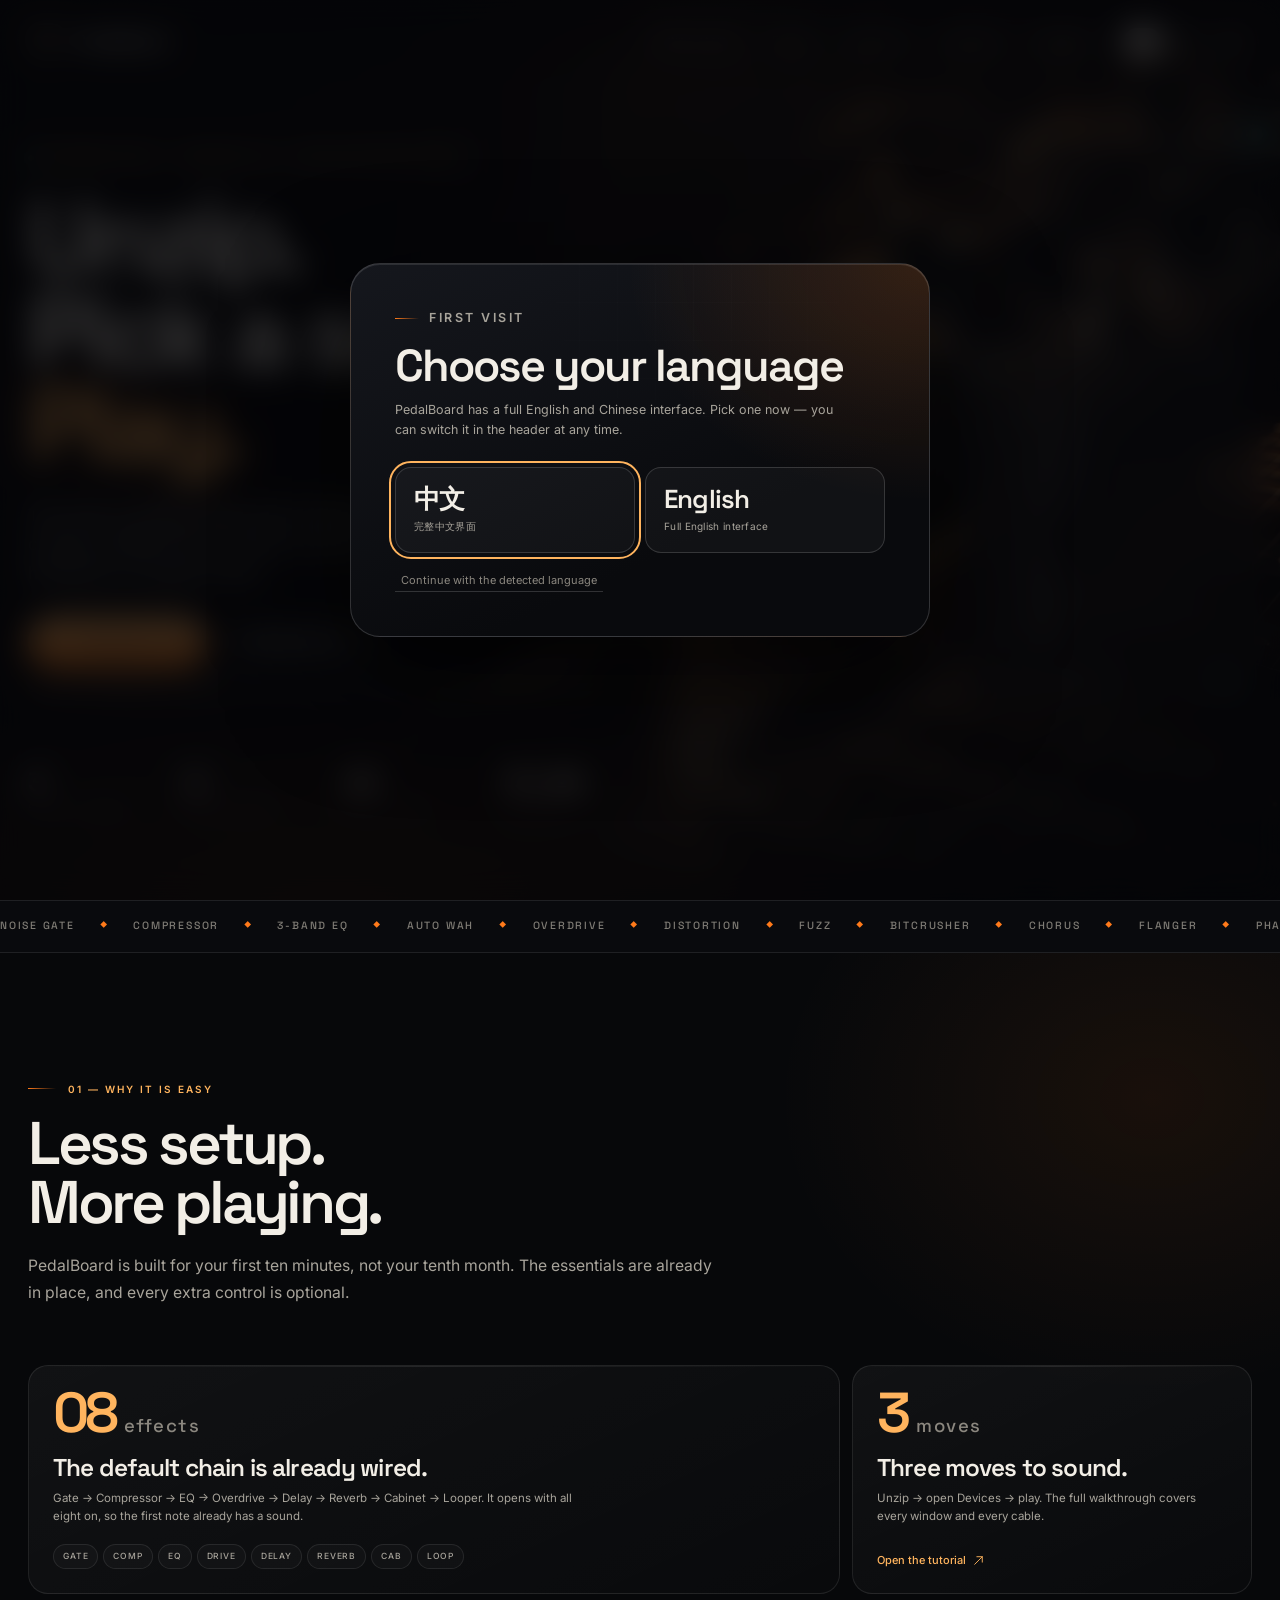
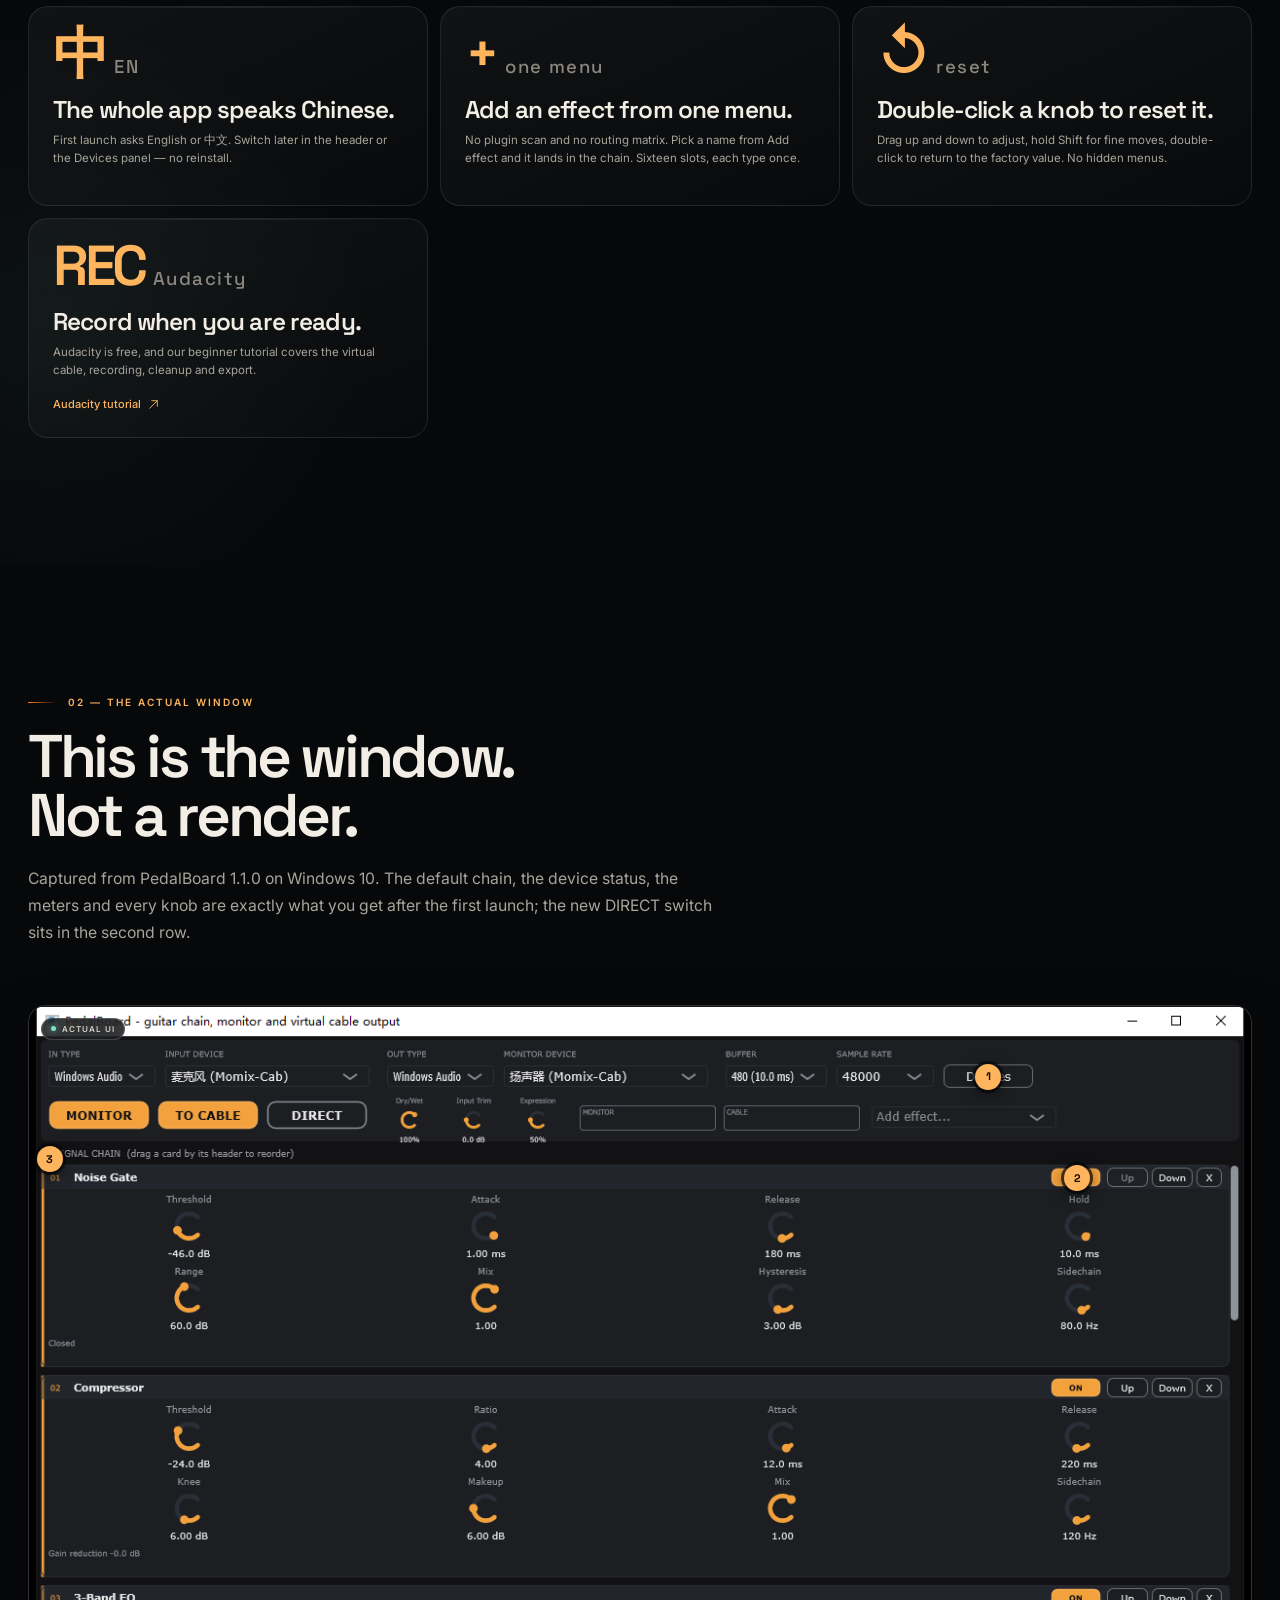
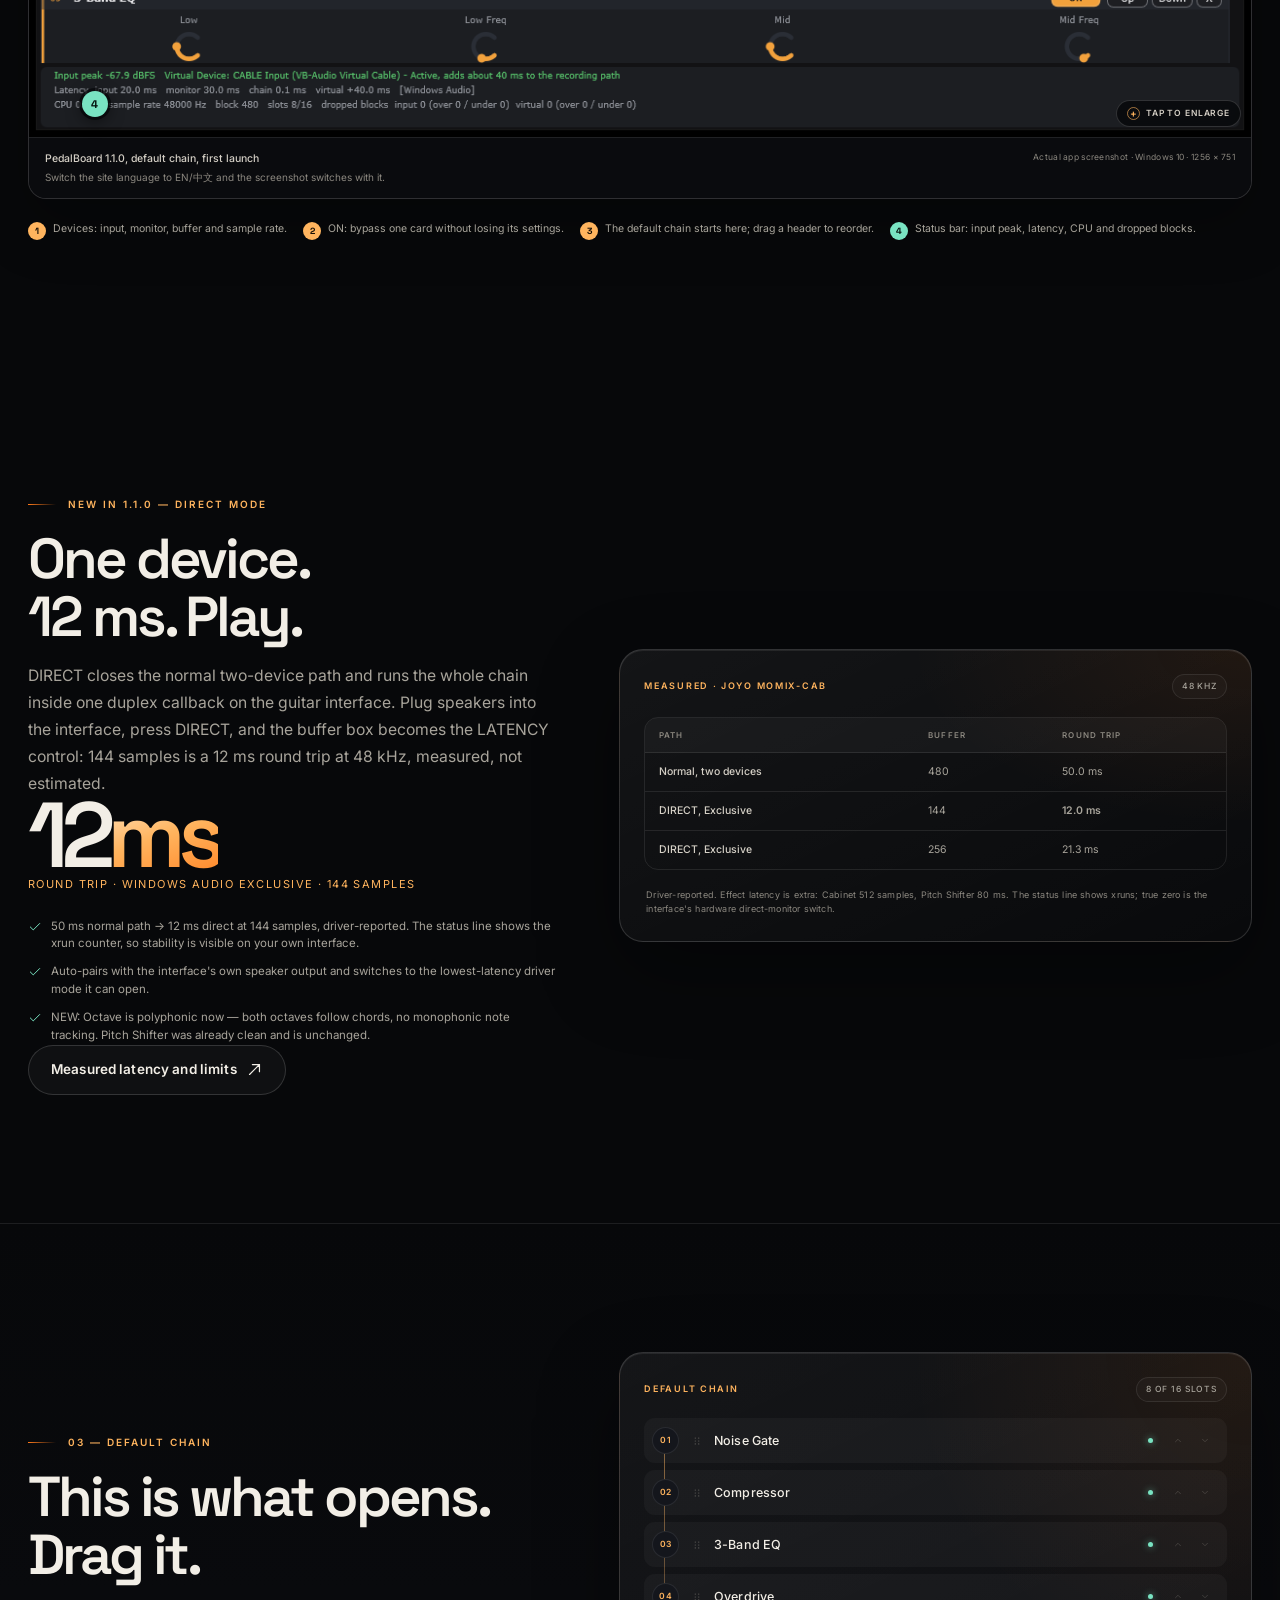
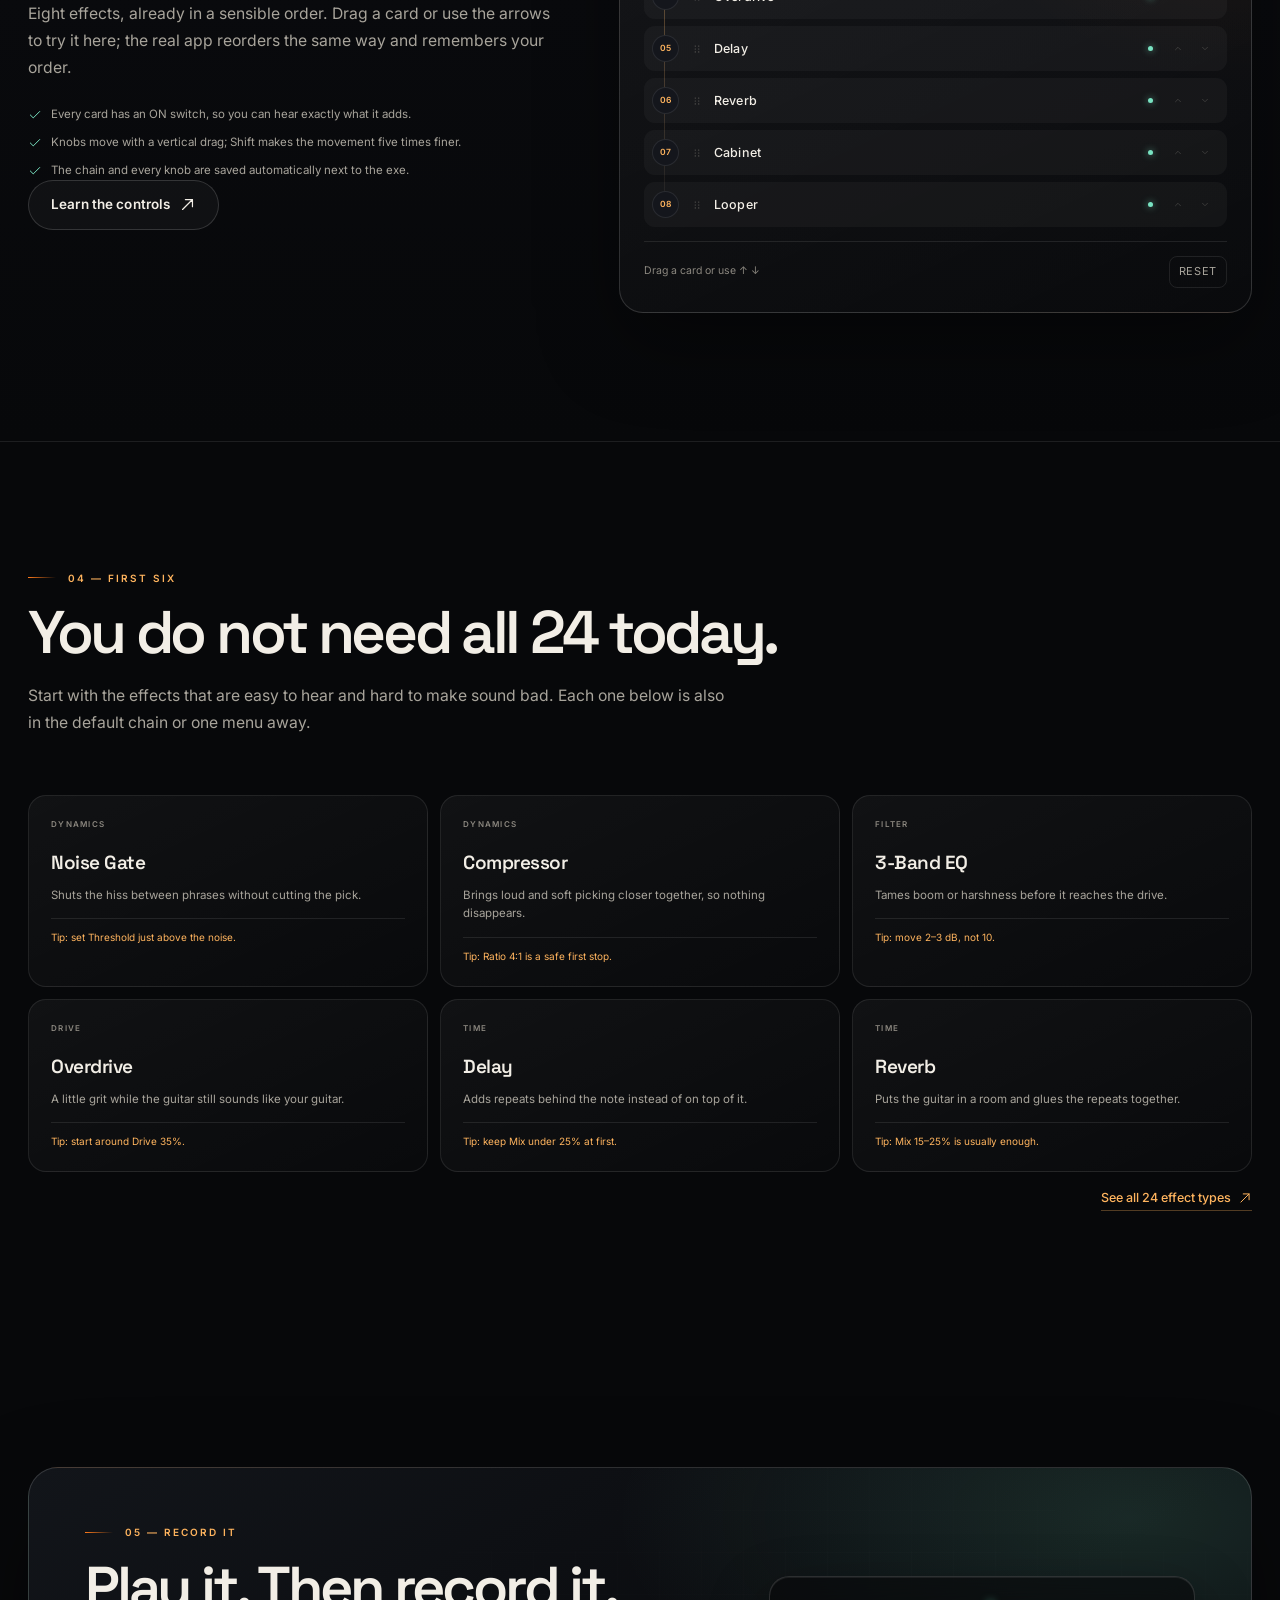
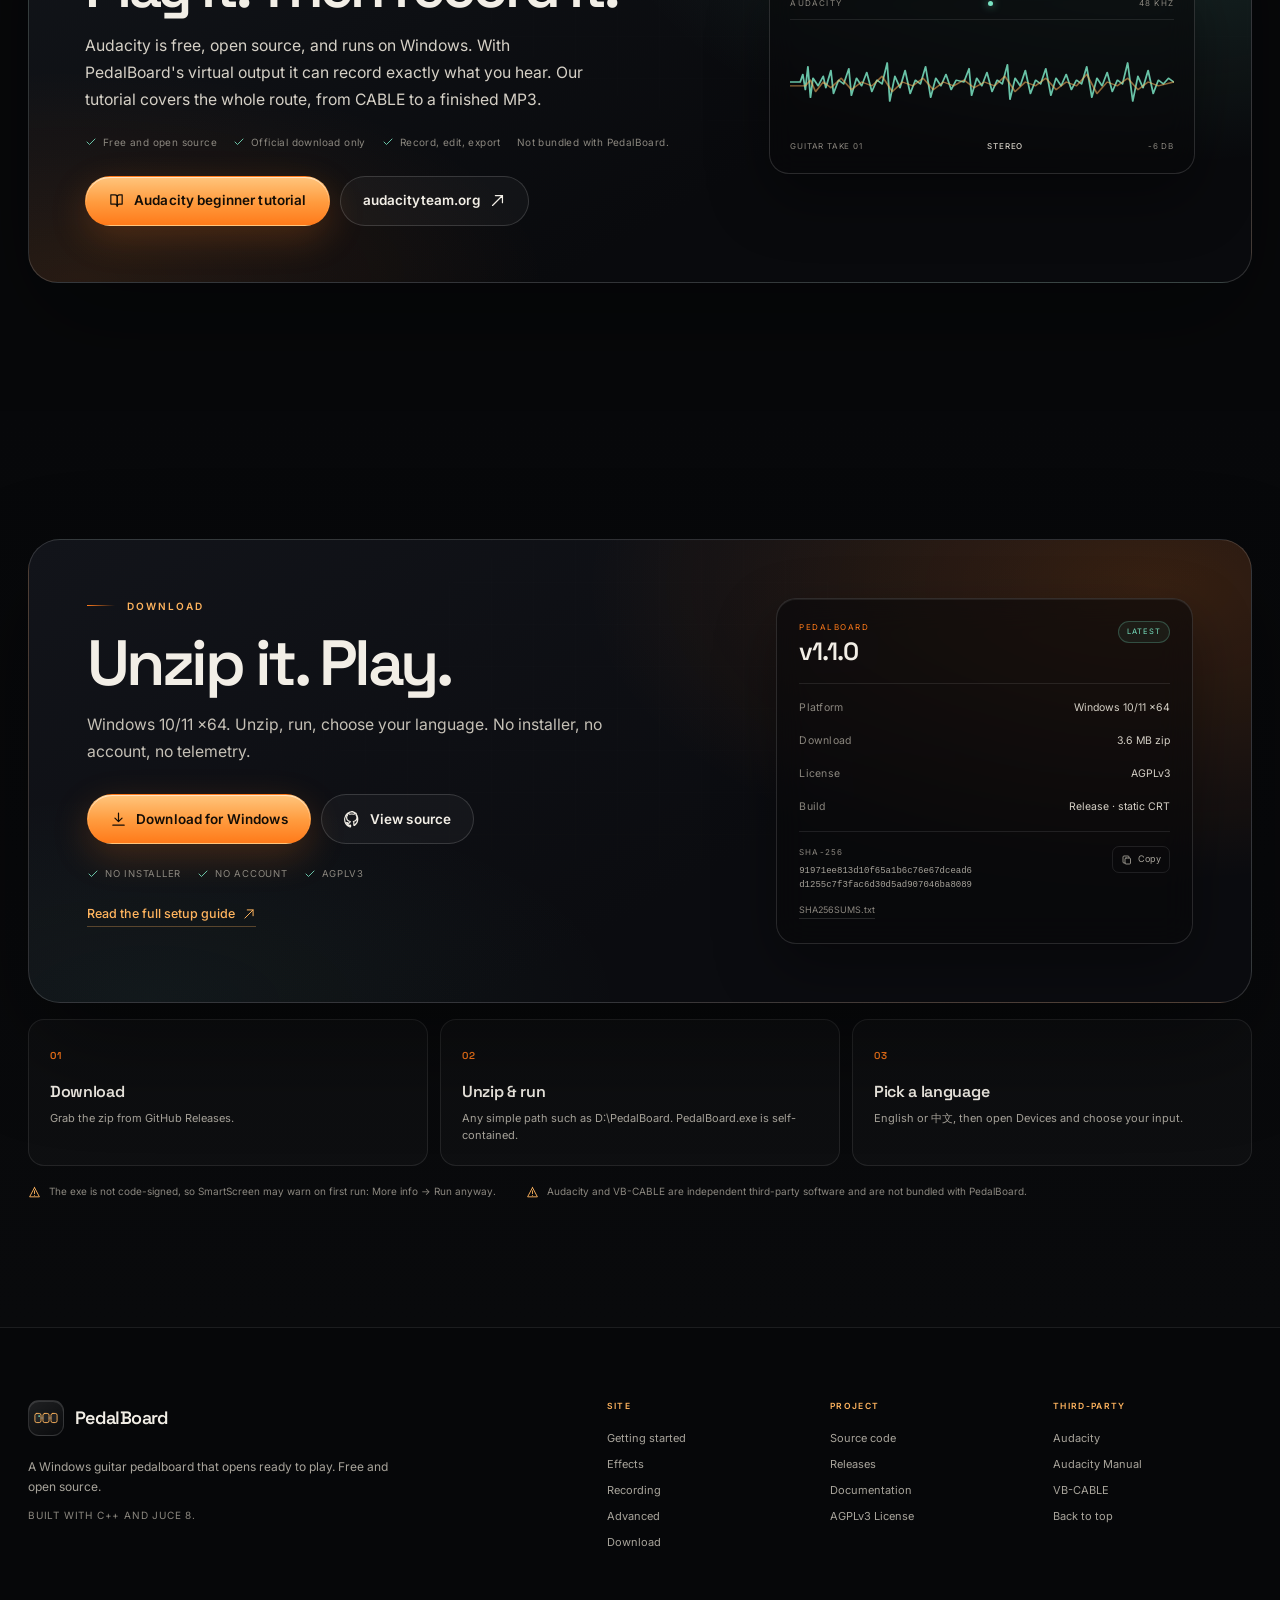
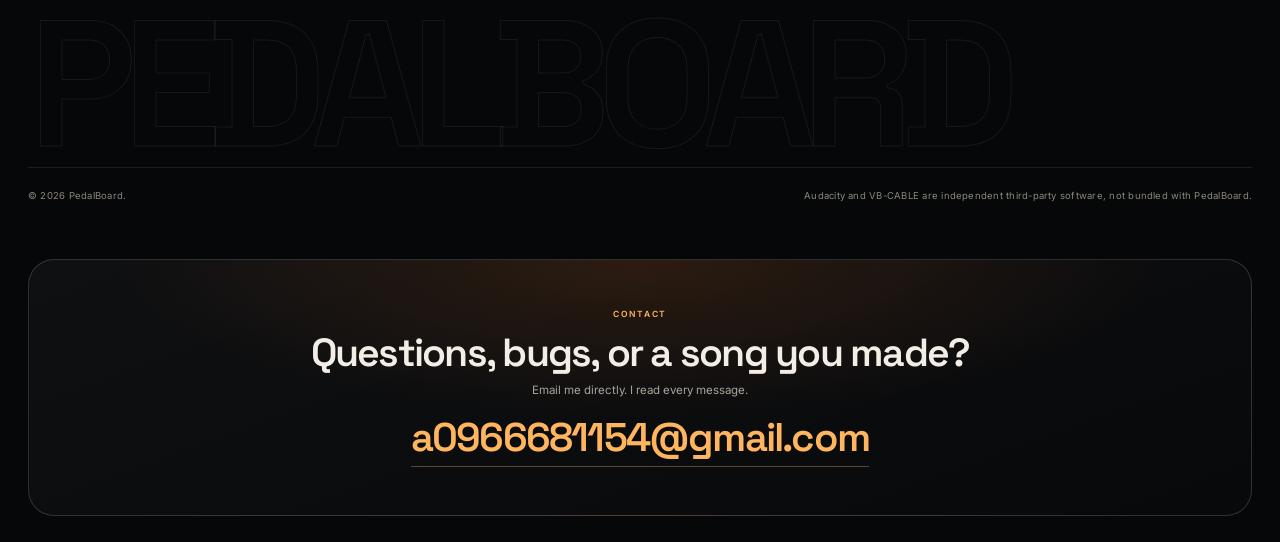
==== commit 862587b9: "Publish PedalBoard 1.1.0 site update: DIRECT mode, polyphonic Octave, new download SHA" ====
--- a/index.html
+++ b/index.html
@@ -25,7 +25,7 @@
   "name": "PedalBoard",
   "applicationCategory": "MultimediaApplication",
   "operatingSystem": "Windows 10, Windows 11",
-  "softwareVersion": "1.0.0",
+  "softwareVersion": "1.1.0",
   "license": "https://www.gnu.org/licenses/agpl-3.0.html",
   "downloadUrl": "https://github.com/DengXiaoping8964/PedalBoard/releases/latest",
   "codeRepository": "https://github.com/DengXiaoping8964/PedalBoard",
@@ -135,14 +135,14 @@
         <div class="hero-actions">
           <a class="btn btn-primary" href="https://github.com/DengXiaoping8964/PedalBoard/releases/latest" target="_blank" rel="noopener">
             <svg aria-hidden="true"><use href="#i-download"/></svg>
-            <span data-en="Download v1.0.0" data-zh="下载 v1.0.0">Download v1.0.0</span>
+            <span data-en="Download v1.1.0" data-zh="下载 v1.1.0">Download v1.1.0</span>
           </a>
           <a class="btn btn-ghost" href="guide.html">
             <span data-en="3-minute setup" data-zh="3 分钟上手">3-minute setup</span>
             <svg aria-hidden="true"><use href="#i-arrow"/></svg>
           </a>
         </div>
-        <p class="hero-micro" data-en="3.4 MB · no installer · Windows 10/11 x64" data-zh="3.4 MB · 免安装 · Windows 10/11 x64">3.4 MB · no installer · Windows 10/11 x64</p>
+        <p class="hero-micro" data-en="3.6 MB · no installer · Windows 10/11 x64 · NEW: polyphonic Octave + 12 ms DIRECT mode" data-zh="3.6 MB · 免安装 · Windows 10/11 x64 · 新增：复音八度 + 12 ms 直通模式">3.6 MB · no installer · Windows 10/11 x64 · NEW: polyphonic Octave + 12 ms DIRECT mode</p>
         <dl class="hero-stats">
           <div><dt>3</dt><dd data-en="steps to sound" data-zh="步出声">steps to sound</dd></div>
           <div><dt>8</dt><dd data-en="effects ready" data-zh="个效果已接好">effects ready</dd></div>
@@ -246,7 +246,7 @@
       <header class="section-head reveal">
         <p class="kicker" data-en="02 — THE ACTUAL WINDOW" data-zh="02 — 实际界面">02 — THE ACTUAL WINDOW</p>
         <h2 class="display" id="lookTitle"><span class="line" data-en="This is the window." data-zh="这就是打开后的样子。">This is the window.</span><span class="line" data-en="Not a render." data-zh="不是渲染图。">Not a render.</span></h2>
-        <p class="section-lead" data-en="Captured from PedalBoard 1.0.0 on Windows 10. The default chain, the device status, the meters and every knob are exactly what you get after the first launch." data-zh="截自 Windows 10 上的 PedalBoard 1.0.0。默认链路、设备状态、电平表和每个旋钮，都是你首次打开后看到的东西。">Captured from PedalBoard 1.0.0 on Windows 10. The default chain, the device status, the meters and every knob are exactly what you get after the first launch.</p>
+        <p class="section-lead" data-en="Captured from PedalBoard 1.1.0 on Windows 10. The default chain, the device status, the meters and every knob are exactly what you get after the first launch; the new DIRECT switch sits in the second row." data-zh="截自 Windows 10 上的 PedalBoard 1.1.0。默认链路、设备状态、电平表和每个旋钮，都是你首次打开后看到的东西；新增的「直通」开关就在第二行。">Captured from PedalBoard 1.1.0 on Windows 10. The default chain, the device status, the meters and every knob are exactly what you get after the first launch; the new DIRECT switch sits in the second row.</p>
       </header>
       <figure class="shot-figure reveal">
         <div class="shot-frame">
@@ -259,7 +259,7 @@
           <span class="shot-pin is-mint" style="left:5.4%;top:95.6%">4</span>
         </div>
         <figcaption class="shot-caption">
-          <div><b data-en="PedalBoard 1.0.0, default chain, first launch" data-zh="PedalBoard 1.0.0，默认链路，首次打开">PedalBoard 1.0.0, default chain, first launch</b><span data-en="Switch the site language to EN/中文 and the screenshot switches with it." data-zh="切换网站右上角的 EN/中文，截图也会跟着换。">Switch the site language to EN/中文 and the screenshot switches with it.</span></div>
+          <div><b data-en="PedalBoard 1.1.0, default chain, first launch" data-zh="PedalBoard 1.1.0，默认链路，首次打开">PedalBoard 1.1.0, default chain, first launch</b><span data-en="Switch the site language to EN/中文 and the screenshot switches with it." data-zh="切换网站右上角的 EN/中文，截图也会跟着换。">Switch the site language to EN/中文 and the screenshot switches with it.</span></div>
           <div class="shot-source" data-en="Actual app screenshot · Windows 10 · 1256 × 751" data-zh="实际软件截图 · Windows 10 · 1256 × 751">Actual app screenshot · Windows 10 · 1256 × 751</div>
         </figcaption>
       </figure>
@@ -268,6 +268,43 @@
         <span><i>2</i><span data-en="ON: bypass one card without losing its settings." data-zh="ON：旁通一张卡，不丢参数。">ON: bypass one card without losing its settings.</span></span>
         <span><i>3</i><span data-en="The default chain starts here; drag a header to reorder." data-zh="默认链路从这里开始；拖卡片头部排序。">The default chain starts here; drag a header to reorder.</span></span>
         <span><i class="is-mint">4</i><span data-en="Status bar: input peak, latency, CPU and dropped blocks." data-zh="状态栏：输入峰值、延迟、CPU 和丢块。">Status bar: input peak, latency, CPU and dropped blocks.</span></span>
+      </div>
+    </div>
+  </section>
+
+  <section class="section" id="direct" aria-labelledby="directTitle">
+    <div class="wrap chain-panel">
+      <div class="chain-copy reveal">
+        <p class="kicker" data-en="NEW IN 1.1.0 — DIRECT MODE" data-zh="1.1.0 新增 — 直通模式">NEW IN 1.1.0 — DIRECT MODE</p>
+        <h2 class="display" id="directTitle"><span class="line" data-en="One device." data-zh="一块声卡。">One device.</span><span class="line" data-en="12 ms. Play." data-zh="12 ms。开弹。">12 ms. Play.</span></h2>
+        <p class="section-lead" data-en="DIRECT closes the normal two-device path and runs the whole chain inside one duplex callback on the guitar interface. Plug speakers into the interface, press DIRECT, and the buffer box becomes the LATENCY control: 144 samples is a 12 ms round trip at 48 kHz, measured, not estimated." data-zh="「直通」会关掉原来的双设备路径，把整条效果链放进吉他声卡的一个双工回调里。把音箱插到声卡上，按下「直通」，缓冲区框就变成「延迟」控制：48 kHz 下 144 样本实测往返 12 ms，不是估算。">DIRECT closes the normal two-device path and runs the whole chain inside one duplex callback on the guitar interface. Plug speakers into the interface, press DIRECT, and the buffer box becomes the LATENCY control: 144 samples is a 12 ms round trip at 48 kHz, measured, not estimated.</p>
+        <div class="dsp-number">12<span>ms</span></div>
+        <p class="dsp-label" data-en="ROUND TRIP · WINDOWS AUDIO EXCLUSIVE · 144 SAMPLES" data-zh="实测往返 · WINDOWS AUDIO 独占模式 · 144 样本">ROUND TRIP · WINDOWS AUDIO EXCLUSIVE · 144 SAMPLES</p>
+        <ul class="chain-points">
+          <li><svg aria-hidden="true"><use href="#i-check"/></svg><span data-en="50 ms normal path → 12 ms direct at 144 samples, driver-reported. The status line shows the xrun counter, so stability is visible on your own interface." data-zh="普通路径 50 ms → 直通 144 样本 12 ms，均为驱动上报。状态栏显示断音计数，在你自己声卡上是否稳定一眼可见。">50 ms normal path → 12 ms direct at 144 samples, driver-reported. The status line shows the xrun counter, so stability is visible on your own interface.</span></li>
+          <li><svg aria-hidden="true"><use href="#i-check"/></svg><span data-en="Auto-pairs with the interface's own speaker output and switches to the lowest-latency driver mode it can open." data-zh="自动配对该声卡自己的扬声器输出，并优先打开能用的最低延迟驱动模式。">Auto-pairs with the interface's own speaker output and switches to the lowest-latency driver mode it can open.</span></li>
+          <li><svg aria-hidden="true"><use href="#i-check"/></svg><span data-en="NEW: Octave is polyphonic now — both octaves follow chords, no monophonic note tracking. Pitch Shifter was already clean and is unchanged." data-zh="新增：八度已经是复音 — 上下八度都能跟随和弦，不再单音跟踪。移调本来就干净，这次没有改。">NEW: Octave is polyphonic now — both octaves follow chords, no monophonic note tracking. Pitch Shifter was already clean and is unchanged.</span></li>
+        </ul>
+        <div class="hero-actions">
+          <a class="btn btn-ghost" href="advanced.html#latency"><span data-en="Measured latency and limits" data-zh="实测延迟与限制">Measured latency and limits</span><svg aria-hidden="true"><use href="#i-arrow"/></svg></a>
+        </div>
+      </div>
+      <div class="chain-demo reveal">
+        <div class="card-top">
+          <span class="card-label" data-en="MEASURED · JOYO MOMIX-CAB" data-zh="实测 · JOYO MOMIX-CAB">MEASURED · JOYO MOMIX-CAB</span>
+          <span class="chip" data-en="48 kHz" data-zh="48 kHz">48 kHz</span>
+        </div>
+        <div class="table-wrap">
+          <table class="spec-table">
+            <thead><tr><th data-en="Path" data-zh="路径">Path</th><th data-en="Buffer" data-zh="缓冲">Buffer</th><th data-en="Round trip" data-zh="往返">Round trip</th></tr></thead>
+            <tbody>
+              <tr><td data-en="Normal, two devices" data-zh="普通，双设备">Normal, two devices</td><td>480</td><td>50.0 ms</td></tr>
+              <tr><td data-en="DIRECT, Exclusive" data-zh="直通，独占">DIRECT, Exclusive</td><td>144</td><td><b>12.0 ms</b></td></tr>
+              <tr><td data-en="DIRECT, Exclusive" data-zh="直通，独占">DIRECT, Exclusive</td><td>256</td><td>21.3 ms</td></tr>
+            </tbody>
+          </table>
+        </div>
+        <p class="measure-note" data-en="Driver-reported. Effect latency is extra: Cabinet 512 samples, Pitch Shifter 80 ms. The status line shows xruns; true zero is the interface's hardware direct-monitor switch." data-zh="驱动上报。效果器自身延迟另计：箱体 512 样本、移调 80 ms。状态栏显示断音计数；真正的 0 延迟是声卡自带的硬件直通开关。">Driver-reported. Effect latency is extra: Cabinet 512 samples, Pitch Shifter 80 ms. The status line shows xruns; true zero is the interface's hardware direct-monitor switch.</p>
       </div>
     </div>
   </section>
@@ -444,29 +481,29 @@
           <p style="margin-top:18px"><a class="text-link" href="guide.html"><span data-i18n="dl.guideLink">Read the full setup guide</span><svg aria-hidden="true"><use href="#i-arrow"/></svg></a></p>
         </div>
 
-        <aside class="release-card" aria-label="Release 1.0.0">
+        <aside class="release-card" aria-label="Release 1.1.0">
           <div class="release-head">
             <div>
               <span class="release-eyebrow">PEDALBOARD</span>
-              <strong>v1.0.0</strong>
+              <strong>v1.1.0</strong>
             </div>
             <span class="release-badge" data-i18n="dl.badge">LATEST</span>
           </div>
           <dl class="release-rows">
             <div><dt data-i18n="dl.platformLabel">Platform</dt><dd data-i18n="dl.platformValue">Windows 10/11 x64</dd></div>
-            <div><dt data-i18n="dl.sizeLabel">Download</dt><dd data-i18n="dl.sizeValue">3.4 MB zip</dd></div>
+            <div><dt data-i18n="dl.sizeLabel">Download</dt><dd data-i18n="dl.sizeValue">3.6 MB zip</dd></div>
             <div><dt data-i18n="dl.licenseLabel">License</dt><dd>AGPLv3</dd></div>
             <div><dt data-i18n="dl.buildLabel">Build</dt><dd data-i18n="dl.buildValue">Release · static CRT</dd></div>
           </dl>
           <div class="sha-block">
             <span class="sha-label" data-i18n="dl.shaLabel">SHA-256</span>
-            <code id="shaText">31b66d88af4a92cf1708695a0715920<br>d8e55519b6b2c8fce55887ccf6593021b</code>
-            <button class="copy-btn" type="button" id="copySha" data-hash="31b66d88af4a92cf1708695a0715920d8e55519b6b2c8fce55887ccf6593021b" aria-label="Copy SHA-256 checksum" data-i18n-aria="dl.copyAria">
+            <code id="shaText">91971ee813d10f65a1b6c76e67dcead6<br>d1255c7f3fac6d30d5ad907046ba8089</code>
+            <button class="copy-btn" type="button" id="copySha" data-hash="91971ee813d10f65a1b6c76e67dcead6d1255c7f3fac6d30d5ad907046ba8089" aria-label="Copy SHA-256 checksum" data-i18n-aria="dl.copyAria">
               <svg aria-hidden="true"><use href="#i-copy"/></svg>
               <span id="copyLabel" data-i18n="dl.copy">Copy</span>
             </button>
           </div>
-          <a class="release-checksum" href="https://github.com/DengXiaoping8964/PedalBoard/releases/download/v1.0.0/SHA256SUMS.txt" target="_blank" rel="noopener">SHA256SUMS.txt</a>
+          <a class="release-checksum" href="https://github.com/DengXiaoping8964/PedalBoard/releases/download/v1.1.0/SHA256SUMS.txt" target="_blank" rel="noopener">SHA256SUMS.txt</a>
         </aside>
       </div>
 
--- a/pages.css
+++ b/pages.css
@@ -130,13 +130,14 @@
 .chain-points li{display:flex;gap:9px;align-items:flex-start;font-size:11.5px;line-height:1.55;color:var(--muted)}
 .chain-points svg{width:14px;height:14px;flex:none;margin-top:2px;color:var(--mint)}
 .chain-demo{
-  position:relative;padding:24px;border:1px solid var(--line-strong);border-radius:24px;
+  position:relative;min-width:0;padding:24px;border:1px solid var(--line-strong);border-radius:24px;
   background:
     radial-gradient(90% 100% at 100% 0%,rgba(255,122,26,.08),transparent 60%),
     linear-gradient(155deg,rgba(255,255,255,.055),rgba(255,255,255,.012));
   box-shadow:0 30px 80px rgba(0,0,0,.38),inset 0 1px 0 rgba(255,255,255,.08);
 }
 .chain-demo .card-top{margin-bottom:16px}
+.measure-note{margin:14px 2px 0;font-size:9px;line-height:1.65;color:var(--faint);letter-spacing:.02em}
 .chain-demo .mini-chain{margin:0 0 14px}
 
 /* ---------- home: starter six ---------- */
@@ -451,7 +452,7 @@
   .guide-step{grid-template-columns:34px minmax(0,1fr);gap:12px}
   .guide-step-num{width:32px;height:32px;font-size:10px}
   .recipe-grid{grid-template-columns:1fr}
-  .feature-grid{grid-template-columns:1fr}
+  .feature-grid{grid-template-columns:minmax(0,1fr)}
   .feature-card.is-wide{grid-column:auto}
   .official-links{grid-template-columns:1fr}
   .pager-grid{grid-template-columns:1fr}
